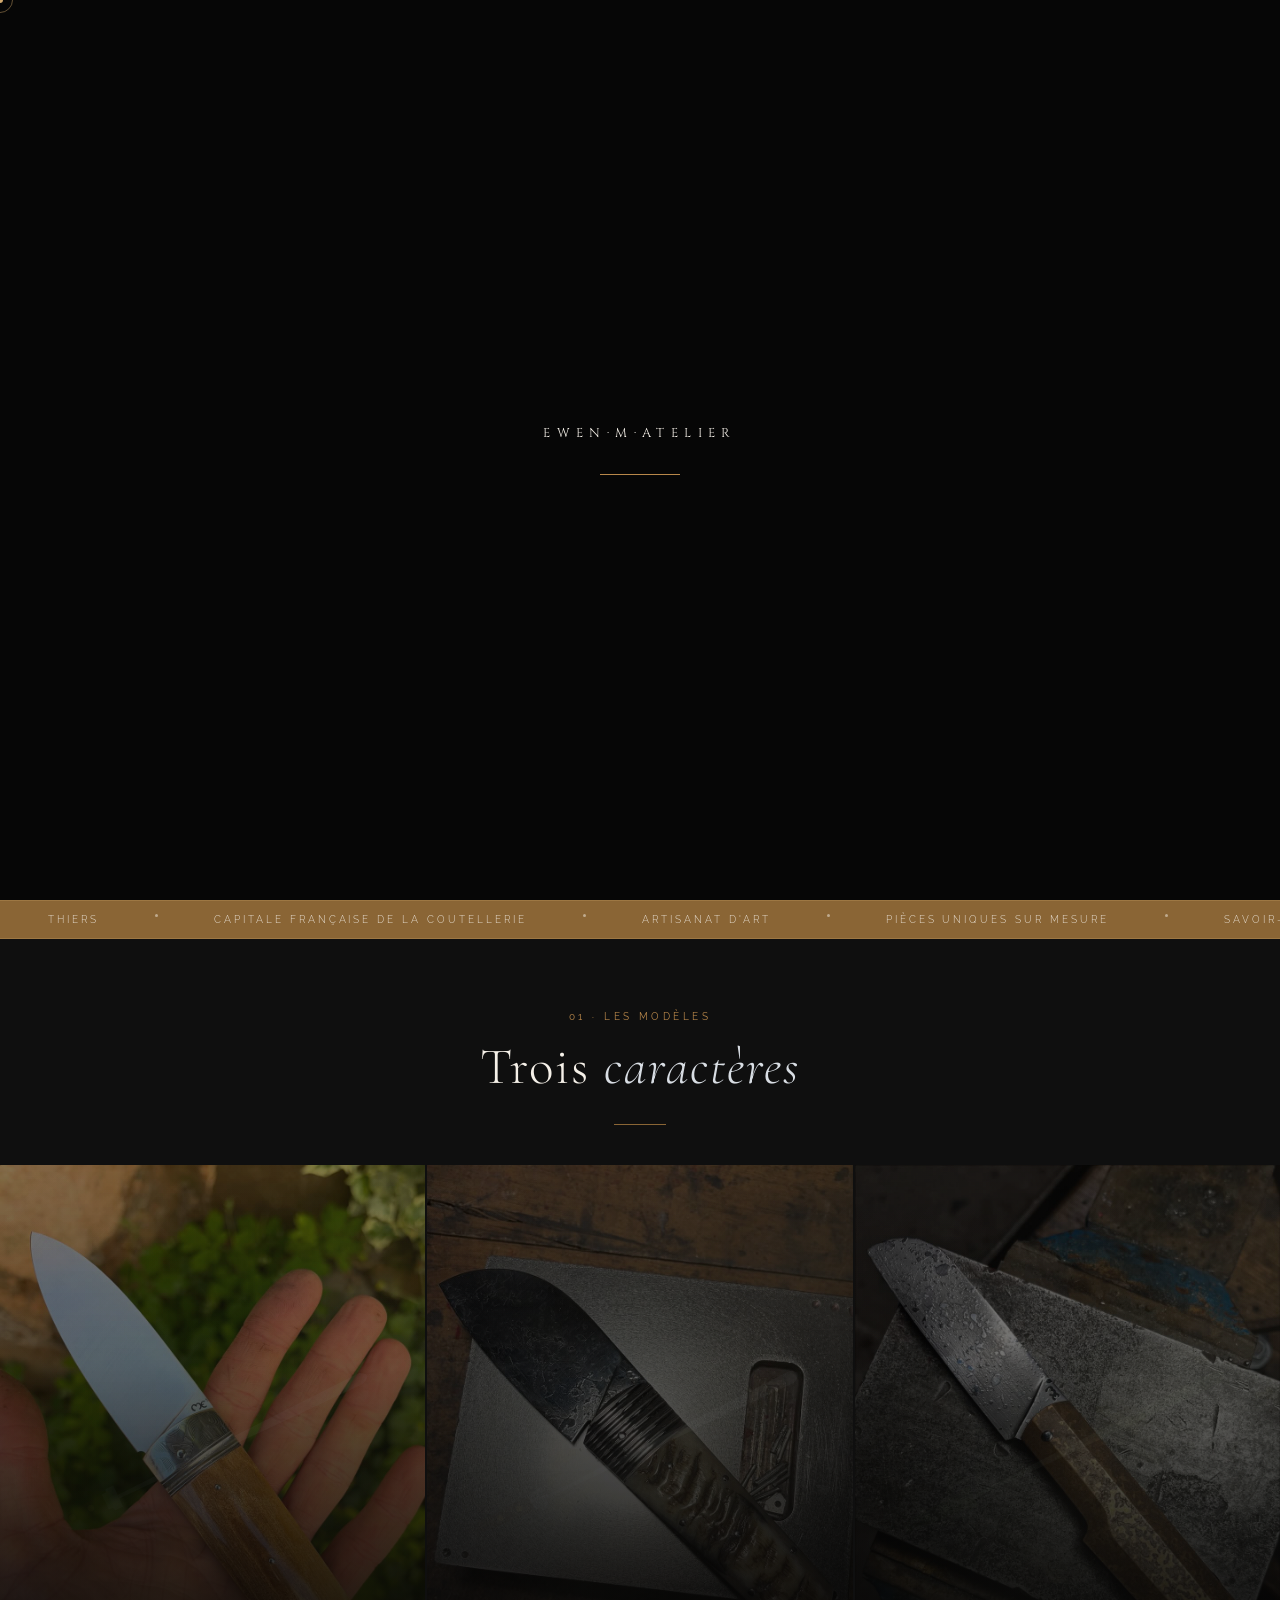
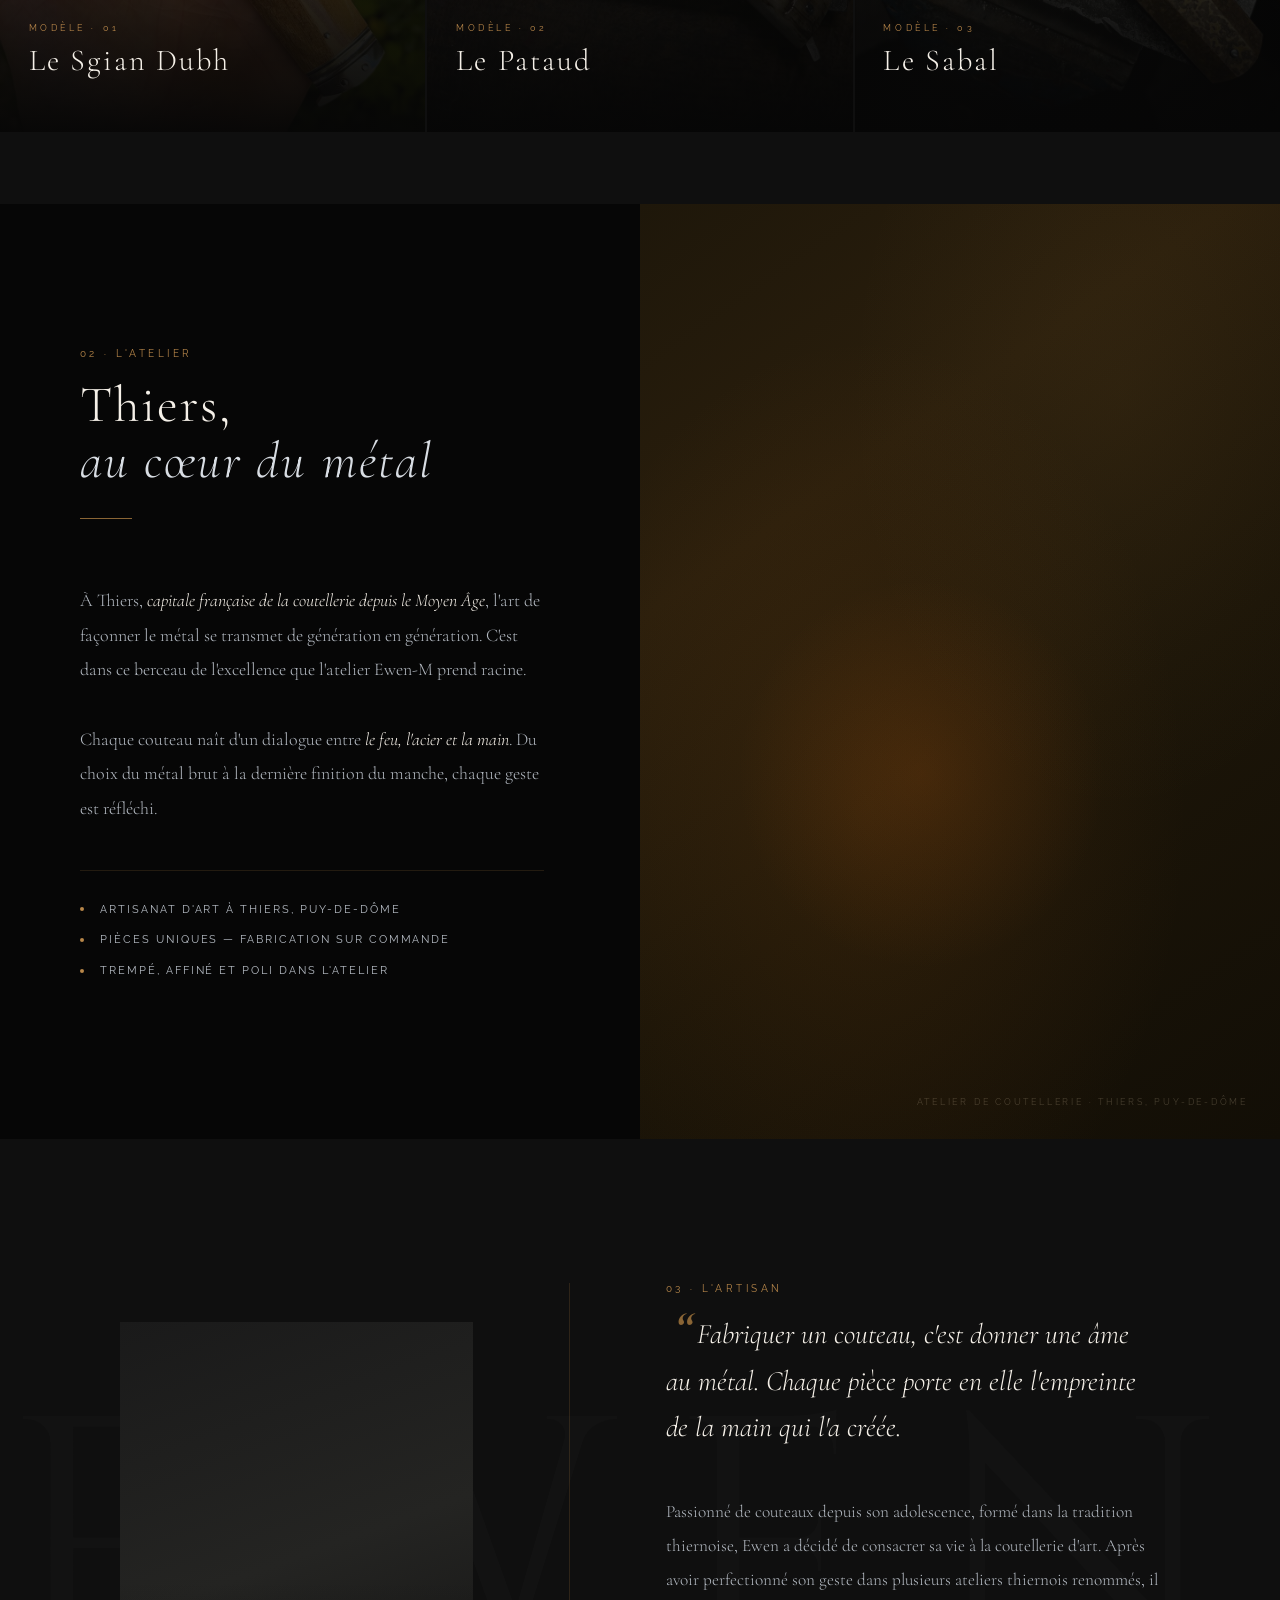
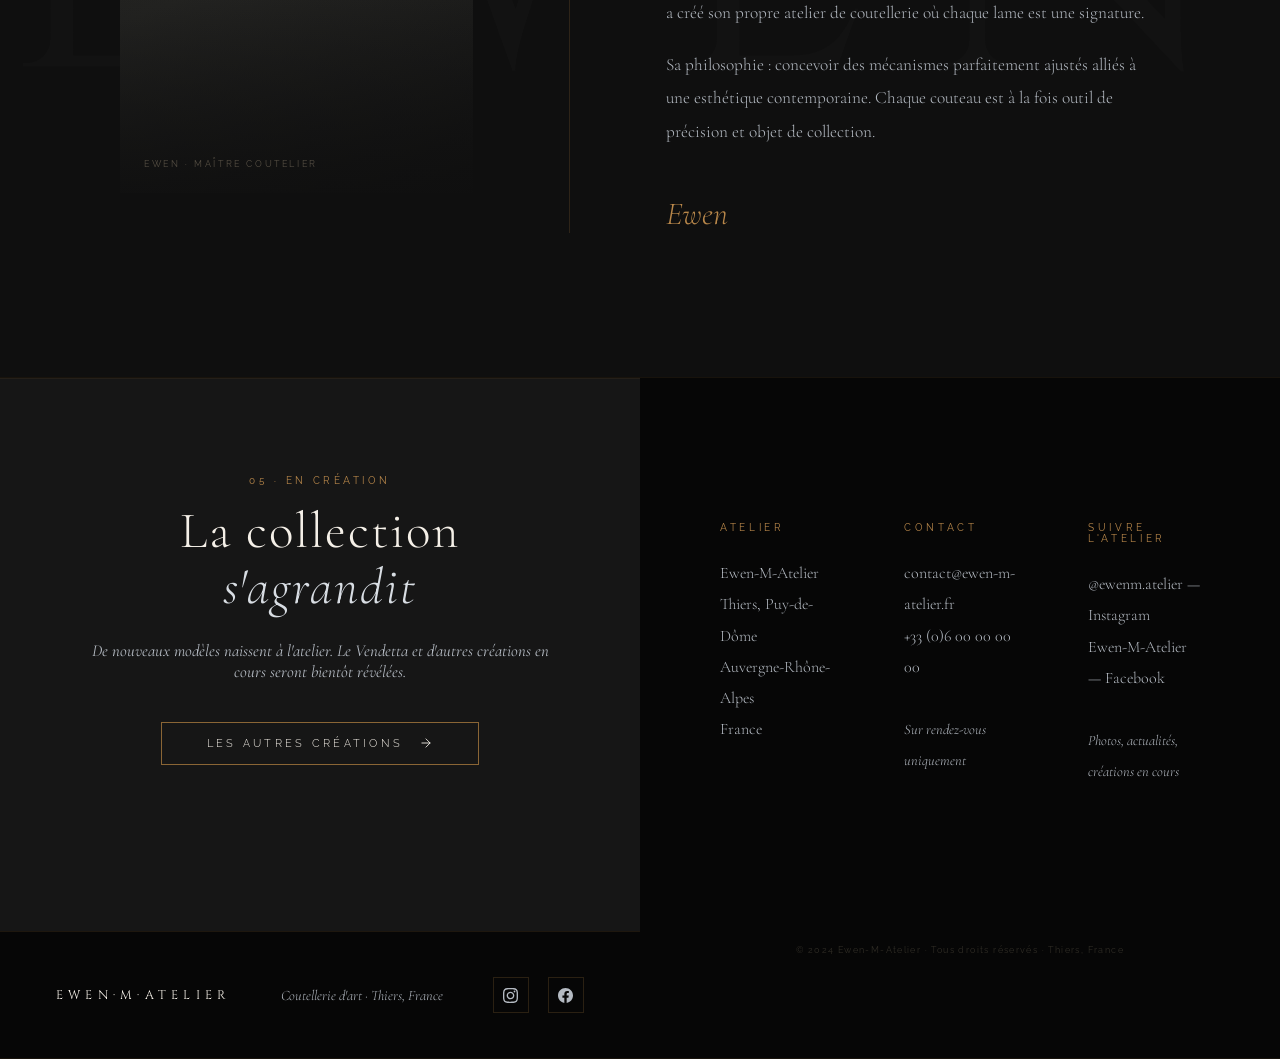
==== index.html @ de6a2438 "mise à jour Mes autres création + couteaux disponibles" ====
<!DOCTYPE html>
<html lang="fr">
<!--
  =====================================================
  index.html — Page d'accueil
  Ewen-M-Atelier · Coutellerie d'Art · Thiers
  =====================================================
  CSS chargés (dans l'ordre) :
    1. base.css    → styles communs à tout le site
    2. index.css   → styles propres à cette page
  JS chargé en fin de page :
    1. main.js     → curseur, loader, nav, reveal
  =====================================================
-->
<head>
  <meta charset="UTF-8">
  <meta name="viewport" content="width=device-width, initial-scale=1.0">
  <title>Ewen-M-Atelier — Coutellerie d'Art · Thiers</title>
  <meta name="description" content="Couteaux d'art fabriqués à la main à Thiers. Pièces uniques, artisanales.">

  <!-- Polices Google Fonts -->
  <link rel="preconnect" href="https://fonts.googleapis.com">
  <link rel="preconnect" href="https://fonts.gstatic.com" crossorigin>
  <link href="https://fonts.googleapis.com/css2?family=Cormorant+Garamond:ital,wght@0,300;0,400;0,500;1,300;1,400;1,500&family=Cinzel:wght@400;500&family=Raleway:wght@200;300;400&display=swap" rel="stylesheet">

  <!-- Feuilles de style -->
  <link rel="stylesheet" href="css/base.css">   <!-- styles communs -->
  <link rel="stylesheet" href="css/index.css">  <!-- styles de cette page -->
</head>
<body>

  <!-- ================================================
       CURSEUR PERSONNALISÉ
       Deux <div> vides positionnés par JavaScript.
       #cur   = le point central
       #curR  = l'anneau qui suit avec retard
  ================================================ -->
  <div id="cur"  class="cur"></div>
  <div id="curR" class="cur-ring"></div>

  <!-- ================================================
       ÉCRAN DE CHARGEMENT (LOADER)
       Recouvre toute la page au démarrage.
       main.js le masque après 2,1 secondes.
  ================================================ -->
  <div id="loader">
    <div class="ld-logo">EWEN·M·ATELIER</div>
    <div class="ld-bar"></div>
  </div>

  <!-- ================================================
       NAVIGATION PRINCIPALE
       id="nav" → main.js ajoute la classe "on" au défilement
  ================================================ -->
  <nav id="nav">
    <a href="index.html" class="nav-logo">EWEN·M·ATELIER</a>
    <ul class="nav-links">
      <li><a href="#modeles">Modèles</a></li>
      <!--li><a href="personnalisation.html">Personnalisation</a></li-->
      <li><a href="#artisan">L'Artisan</a></li>
      <li><a href="autres-modeles.html">Autres créations</a></li>
      <li><a href="couteaux-disponibles.html">Couteaux disponibles</a></li>
      <li><a href="#contact">Contact</a></li>
    </ul>
  </nav>

  <!-- ================================================
       HERO — Section d'entrée plein écran
  ================================================ -->
  <section class="hero">

    <!-- Fond atmosphérique : dégradé + halos -->
    <div class="hero-bg"></div>

    <!-- Couteau SVG en filigrane (quasi-invisible, décoratif) -->
    <svg class="hero-knife" viewBox="0 0 700 130" xmlns="http://www.w3.org/2000/svg" fill="none" aria-hidden="true">
      <defs>
        <linearGradient id="hblade" x1="0%" y1="0%" x2="100%" y2="0%">
          <stop offset="0%"  stop-color="#8a8e96"/>
          <stop offset="45%" stop-color="#c8ccd4"/>
          <stop offset="100%" stop-color="#a0a4ac"/>
        </linearGradient>
      </defs>
      <path d="M22 56 L130 51 L130 79 L22 76 Q14 72 14 66 Q14 60 22 56Z" fill="#5a3820"/>
      <circle cx="52" cy="65" r="5.5" fill="#c4a040"/><circle cx="52" cy="65" r="3" fill="#e0bc60"/>
      <circle cx="90" cy="64" r="5.5" fill="#c4a040"/><circle cx="90" cy="64" r="3" fill="#e0bc60"/>
      <path d="M128 45 L142 45 L142 85 L128 85 Q122 76 122 65 Q122 54 128 45Z" fill="#9aa0aa"/>
      <rect x="118" y="50" width="10" height="30" rx="1.5" fill="#888e98"/>
      <path d="M142 62 L660 46 Q685 57 660 68 L142 68Z" fill="url(#hblade)"/>
      <path d="M160 63 Q420 56 630 58" stroke="rgba(70,75,85,.9)" stroke-width="1.5"/>
    </svg>

    <!-- Texte centré du hero -->
    <div class="hero-content">
      <p class="hero-eyebrow">Thiers · Capitale de la Coutellerie · Artisanat d'Art</p>
      <h1 class="hero-title">L'Art<br><em>du Tranchant</em></h1>
      <p class="hero-sub">Couteaux fabriqués à la main · Pièces uniques</p>
      <!-- Indicateur de défilement -->
      <div class="hero-scroll">
        <span class="scroll-txt">Découvrir</span>
        <div class="scroll-line"></div>
      </div>
    </div>

  </section>

  <!-- ================================================
       MARQUEE — Bandeau de texte défilant en boucle
  ================================================ -->
  <div class="marquee" aria-hidden="true">
    <div class="mq-track">
      <!-- Le texte est dupliqué pour un défilement continu sans saut -->
      <span class="mq-item">Thiers</span><span class="mq-dot"></span>
      <span class="mq-item">Capitale Française de la Coutellerie</span><span class="mq-dot"></span>
      <span class="mq-item">Artisanat d'Art</span><span class="mq-dot"></span>
      <span class="mq-item">Pièces Uniques sur Mesure</span><span class="mq-dot"></span>
      <span class="mq-item">Savoir-Faire Ancestral</span><span class="mq-dot"></span>
      <!-- Copie pour la boucle -->
      <span class="mq-item">Thiers</span><span class="mq-dot"></span>
      <span class="mq-item">Capitale Française de la Coutellerie</span><span class="mq-dot"></span>
      <span class="mq-item">Artisanat d'Art</span><span class="mq-dot"></span>
      <span class="mq-item">Pièces Uniques sur Mesure</span><span class="mq-dot"></span>
      <span class="mq-item">Savoir-Faire Ancestral</span><span class="mq-dot"></span>
    </div>
  </div>

  <!-- ================================================
       LES 3 MODÈLES — Grille cliquable
       Chaque carte pointe vers la page du modèle.
       id="modeles" = ancre du lien de navigation
  ================================================ -->
  <section class="models" id="modeles">

    <div class="models-hd reveal">
      <span class="s-num">01 · Les Modèles</span>
      <h2 class="s-title">Trois <em>caractères</em></h2>
      <div class="deco-line deco-center"></div>
    </div>

    <div class="models-grid">

      <!-- Modèle 01 : Le Sgian Dubh -->
      <a href="sgian-dubh.html" class="mcard">
        <div class="mcard-bg"></div>
        <!-- Couteau SVG en filigrane sur la carte -->
        <svg class="mcard-knife" viewBox="0 0 580 110" xmlns="http://www.w3.org/2000/svg" fill="none" aria-hidden="true">
          <defs><linearGradient id="b1" x1="0%" y1="0%" x2="100%" y2="0%"><stop offset="0%" stop-color="#8a8e96"/><stop offset="50%" stop-color="#d0d4dc"/><stop offset="100%" stop-color="#9ca0a8"/></linearGradient></defs>
          <path d="M20 50 L115 46 L115 72 L20 68 Q12 64 12 59 Q12 54 20 50Z" fill="#4a2e18"/>
          <circle cx="48" cy="59" r="5" fill="#c4a040"/><circle cx="48" cy="59" r="2.5" fill="#e0bc60"/>
          <circle cx="80" cy="58" r="5" fill="#c4a040"/><circle cx="80" cy="58" r="2.5" fill="#e0bc60"/>
          <path d="M113 41 L126 41 L126 77 L113 77 Q108 68 108 59 Q108 50 113 41Z" fill="#9aa0aa"/>
          <rect x="104" y="46" width="9" height="26" rx="1.5" fill="#888e98"/>
          <path d="M126 57 L545 44 Q565 53 543 62 L126 63Z" fill="url(#b1)"/>
        </svg>
        <div class="mcard-ov"></div>
        <!-- Flèche → apparaît au survol -->
        <div class="mcard-arr" aria-hidden="true">
          <svg viewBox="0 0 24 24"><path d="M5 12h14M12 5l7 7-7 7" stroke-linecap="round" stroke-linejoin="round"/></svg>
        </div>
        <div class="mcard-content">
          <span class="mcard-tag">Modèle · 01</span>
          <div class="mcard-name">Le Sgian Dubh</div>
          <div class="mcard-desc">Lame à forte personnalité, pour les esprits affûtés</div>
        </div>
      </a>

      <!-- Modèle 02 : Le Pataud -->
      <a href="pataud.html" class="mcard">
        <div class="mcard-bg"></div>
        <svg class="mcard-knife" viewBox="0 0 600 110" xmlns="http://www.w3.org/2000/svg" fill="none" aria-hidden="true">
          <defs><linearGradient id="b2" x1="0%" y1="0%" x2="100%" y2="0%"><stop offset="0%" stop-color="#7a8088"/><stop offset="50%" stop-color="#c8ccca"/><stop offset="100%" stop-color="#9098a0"/></linearGradient></defs>
          <path d="M20 52 L118 47 L118 74 L20 70 Q12 66 12 61 Q12 56 20 52Z" fill="#3a2410"/>
          <circle cx="50" cy="61" r="5" fill="#b8953a"/><circle cx="50" cy="61" r="2.5" fill="#d4ae58"/>
          <circle cx="84" cy="60" r="5" fill="#b8953a"/><circle cx="84" cy="60" r="2.5" fill="#d4ae58"/>
          <path d="M116 42 L130 42 L130 79 L116 79 Q111 70 111 60 Q111 51 116 42Z" fill="#8a9098"/>
          <rect x="106" y="47" width="10" height="26" rx="1.5" fill="#808890"/>
          <path d="M130 59 L570 43 Q592 52 568 63 L130 64Z" fill="url(#b2)"/>
          <path d="M560 45 Q592 52 568 63 L560 55Z" fill="#a8acb4"/>
        </svg>
        <div class="mcard-ov"></div>
        <div class="mcard-arr" aria-hidden="true">
          <svg viewBox="0 0 24 24"><path d="M5 12h14M12 5l7 7-7 7" stroke-linecap="round" stroke-linejoin="round"/></svg>
        </div>
        <div class="mcard-content">
          <span class="mcard-tag">Modèle · 02</span>
          <div class="mcard-name">Le Pataud</div>
          <div class="mcard-desc">Epure contemporaine, minimalisme brut</div>
        </div>
      </a>

      <!-- Modèle 03 : Le Sabal -->
      <a href="sabal.html" class="mcard">
        <div class="mcard-bg"></div>
        <svg class="mcard-knife" viewBox="0 0 560 110" xmlns="http://www.w3.org/2000/svg" fill="none" aria-hidden="true">
          <defs><linearGradient id="b3" x1="0%" y1="0%" x2="100%" y2="0%"><stop offset="0%" stop-color="#7a8870"/><stop offset="50%" stop-color="#b8c4a0"/><stop offset="100%" stop-color="#909e80"/></linearGradient></defs>
          <path d="M20 51 L112 47 L112 73 L20 69 Q12 65 12 60 Q12 55 20 51Z" fill="#2a3818"/>
          <circle cx="48" cy="60" r="5" fill="#4a6a2a"/><circle cx="48" cy="60" r="2.5" fill="#6a9040"/>
          <circle cx="78" cy="59" r="5" fill="#4a6a2a"/><circle cx="78" cy="59" r="2.5" fill="#6a9040"/>
          <path d="M110 43 L124 43 L124 77 L110 77 Q105 68 105 60 Q105 52 110 43Z" fill="#5a7040"/>
          <rect x="100" y="48" width="10" height="24" rx="1.5" fill="#4e6038"/>
          <path d="M124 58 L530 43 Q552 53 528 63 L124 63Z" fill="url(#b3)"/>
        </svg>
        <div class="mcard-ov"></div>
        <div class="mcard-arr" aria-hidden="true">
          <svg viewBox="0 0 24 24"><path d="M5 12h14M12 5l7 7-7 7" stroke-linecap="round" stroke-linejoin="round"/></svg>
        </div>
        <div class="mcard-content">
          <span class="mcard-tag">Modèle · 03</span>
          <div class="mcard-name">Le Sabal</div>
          <div class="mcard-desc">Hommage à la résilience naturelle</div>
        </div>
      </a>

    </div>
  </section>

  <!-- ================================================
       L'ATELIER — Présentation + image atmosphérique
  ================================================ -->
  <section class="atelier">

    <!-- Colonne texte -->
    <div class="atelier-txt reveal">
      <span class="s-num">02 · L'Atelier</span>
      <h2 class="s-title">Thiers,<br><em>au cœur du métal</em></h2>
      <div class="deco-line"></div>
      <p>À Thiers, <span class="hl">capitale française de la coutellerie depuis le Moyen Âge</span>, l'art de façonner le métal se transmet de génération en génération. C'est dans ce berceau de l'excellence que l'atelier Ewen-M prend racine.</p>
      <p>Chaque couteau naît d'un dialogue entre <span class="hl">le feu, l'acier et la main</span>. Du choix du métal brut à la dernière finition du manche, chaque geste est réfléchi.</p>
      <div class="atelier-facts">
        <div class="fact"><div class="fact-dot"></div><span class="fact-txt">Artisanat d'art à Thiers, Puy-de-Dôme</span></div>
        <div class="fact"><div class="fact-dot"></div><span class="fact-txt">Pièces uniques — fabrication sur commande</span></div>
        <div class="fact"><div class="fact-dot"></div><span class="fact-txt">Trempé, affiné et poli dans l'atelier</span></div>
      </div>
    </div>

    <!-- Colonne image : fond atelier animé
         → Remplacer par une vraie photo :
         <img src="images/atelier.jpg" alt="Atelier de coutellerie à Thiers"> -->
    <div class="atelier-img">
      <div class="forge"></div><!-- lueur animée -->
      <span class="atelier-img-lbl">Atelier de coutellerie · Thiers, Puy-de-Dôme</span>
    </div>

  </section>

  <!-- ================================================
       L'ARTISAN — Portrait et biographie
       id="artisan" = ancre du lien de navigation
  ================================================ -->
  <section class="artisan" id="artisan">
    <div class="artisan-inner">

      <!-- Portrait : remplacer le fond par une vraie photo
           <img src="images/ewen-portrait.jpg" alt="Ewen, maître coutelier"> -->
      <div class="artisan-portrait reveal">
        <span class="portrait-lbl">Ewen · Maître Coutelier</span>
      </div>

      <!-- Séparateur vertical -->
      <div class="artisan-div" aria-hidden="true"></div>

      <!-- Texte biographie -->
      <div class="artisan-txt reveal r2">
        <span class="s-num">03 · L'Artisan</span>
        <blockquote class="artisan-quote">
          Fabriquer un couteau, c'est donner une âme au métal. Chaque pièce porte en elle l'empreinte de la main qui l'a créée.
        </blockquote>
        <p class="artisan-bio">Passionné de couteaux depuis son adolescence, formé dans la tradition thiernoise, Ewen a décidé de consacrer sa vie à la coutellerie d'art. Après avoir perfectionné son geste dans plusieurs ateliers thiernois renommés, il a créé son propre atelier de coutellerie où chaque lame est une signature.</p>
        <p class="artisan-bio" style="margin-top:1.1rem">Sa philosophie :  concevoir des mécanismes parfaitement ajustés alliés à une esthétique contemporaine. Chaque couteau est à la fois outil de précision et objet de collection.</p>
        <div class="artisan-sig">Ewen</div>
      </div>

    </div>
  </section>

  <!-- ================================================
       TEASER PERSONNALISATION
  ================================================ -->
  <section class="perso">
    <div class="perso-inner">

      <!-- Image gauche -->
      <!--div class="perso-img">
        <svg class="perso-img-knife" viewBox="0 0 600 110" xmlns="http://www.w3.org/2000/svg" fill="none" aria-hidden="true">
          <defs><linearGradient id="pb" x1="0%" y1="0%" x2="100%" y2="0%"><stop offset="0%" stop-color="#6a7070"/><stop offset="50%" stop-color="#b8bcc0"/><stop offset="100%" stop-color="#8090a0"/></linearGradient></defs>
          <path d="M20 52 L118 47 L118 73 L20 69 Q12 65 12 60 Q12 55 20 52Z" fill="#5a3820"/>
          <circle cx="50" cy="60" r="5" fill="#a07030"/><circle cx="50" cy="60" r="2.5" fill="#c09050"/>
          <circle cx="84" cy="59" r="5" fill="#a07030"/><circle cx="84" cy="59" r="2.5" fill="#c09050"/>
          <path d="M116 42 L130 42 L130 79 L116 79 Q111 70 111 60 Q111 51 116 42Z" fill="#907850"/>
          <rect x="106" y="47" width="10" height="26" rx="1.5" fill="#806840"/>
          <path d="M130 59 L565 43 Q588 52 563 63 L130 64Z" fill="url(#pb)"/>
        </svg>
      </div>

      <!-- Texte droite -->
      <!--div class="perso-txt reveal">
        <span class="s-num">04 · Sur Mesure</span>
        <h2 class="s-title">Chaque couteau<br><em>est unique</em></h2>
        <div class="deco-line"></div>
        <p>Du choix de l'acier à la finition du manche, chaque paramètre peut être personnalisé. Aciers exotiques, bois précieux, mitres bronze ou damas, ressort guilloché — votre sensibilité est l'unique limite.</p>
        <a href="personnalisation.html" class="btn">
          Explorer les personnalisations
          <svg viewBox="0 0 24 24"><path d="M5 12h14M12 5l7 7-7 7" stroke-linecap="round" stroke-linejoin="round"/></svg>
        </a>
      </div>

    </div>
  </section-->

  <!-- ================================================
       TEASER AUTRES CRÉATIONS
  ================================================ -->
  <section class="autres-teaser">
    <div class="reveal">
      <span class="s-num" style="text-align:center;display:block">05 · En Création</span>
      <h2 class="s-title">La collection<br><em>s'agrandit</em></h2>
      <p>De nouveaux modèles naissent à l'atelier. Le Vendetta et d'autres créations en cours seront bientôt révélées.</p>
      <a href="autres-modeles.html" class="btn">
        Les autres créations
        <svg viewBox="0 0 24 24"><path d="M5 12h14M12 5l7 7-7 7" stroke-linecap="round" stroke-linejoin="round"/></svg>
      </a>
    </div>
  </section>

  <!-- ================================================
       CONTACT — 3 colonnes d'information
       id="contact" = ancre du lien de navigation
  ================================================ -->
  <section class="contact" id="contact">
    <div class="c-block reveal">
      <div class="c-block-title">Atelier</div>
      <p>Ewen-M-Atelier<br>Thiers, Puy-de-Dôme<br>Auvergne-Rhône-Alpes<br>France</p>
    </div>
    <div class="c-block reveal r1">
      <div class="c-block-title">Contact</div>
      <p>
        <a href="mailto:contact@ewen-m-atelier.fr">contact@ewen-m-atelier.fr</a><br>
        <a href="tel:+33600000000">+33 (0)6 00 00 00 00</a><br><br>
        <em style="font-style:italic;font-size:.9rem">Sur rendez-vous uniquement</em>
      </p>
    </div>
    <div class="c-block reveal r2">
      <div class="c-block-title">Suivre l'Atelier</div>
      <p>
        <a href="https://instagram.com/ewenm.atelier" target="_blank" rel="noopener">@ewenm.atelier</a> — Instagram<br>
        <a href="https://facebook.com/ewenmatelier" target="_blank" rel="noopener">Ewen-M-Atelier</a> — Facebook<br><br>
        <em style="font-style:italic;font-size:.9rem">Photos, actualités, créations en cours</em>
      </p>
    </div>
  </section>

  <!-- ================================================
       FOOTER
  ================================================ -->
  <footer>
    <div class="f-logo">EWEN·M·ATELIER</div>
    <div class="f-tag">Coutellerie d'art · Thiers, France</div>
    <div class="f-social">
      <a href="https://instagram.com/ewenm.atelier" target="_blank" rel="noopener" aria-label="Instagram">
        <svg viewBox="0 0 24 24"><path d="M12 2.163c3.204 0 3.584.012 4.85.07 3.252.148 4.771 1.691 4.919 4.919.058 1.265.069 1.645.069 4.849 0 3.205-.012 3.584-.069 4.849-.149 3.225-1.664 4.771-4.919 4.919-1.266.058-1.644.07-4.85.07-3.204 0-3.584-.012-4.849-.07-3.26-.149-4.771-1.699-4.919-4.92-.058-1.265-.07-1.644-.07-4.849 0-3.204.013-3.583.07-4.849.149-3.227 1.664-4.771 4.919-4.919 1.266-.057 1.645-.069 4.849-.069zm0-2.163c-3.259 0-3.667.014-4.947.072-4.358.2-6.78 2.618-6.98 6.98-.059 1.281-.073 1.689-.073 4.948 0 3.259.014 3.668.072 4.948.2 4.358 2.618 6.78 6.98 6.98 1.281.058 1.689.072 4.948.072 3.259 0 3.668-.014 4.948-.072 4.354-.2 6.782-2.618 6.979-6.98.059-1.28.073-1.689.073-4.948 0-3.259-.014-3.667-.072-4.947-.196-4.354-2.617-6.78-6.979-6.98-1.281-.059-1.69-.073-4.949-.073zm0 5.838c-3.403 0-6.162 2.759-6.162 6.162s2.759 6.163 6.162 6.163 6.162-2.759 6.162-6.163c0-3.403-2.759-6.162-6.162-6.162zm0 10.162c-2.209 0-4-1.79-4-4 0-2.209 1.791-4 4-4s4 1.791 4 4c0 2.21-1.791 4-4 4zm6.406-11.845c-.796 0-1.441.645-1.441 1.44s.645 1.44 1.441 1.44c.795 0 1.439-.645 1.439-1.44s-.644-1.44-1.439-1.44z"/></svg>
      </a>
      <a href="https://facebook.com/ewenmatelier" target="_blank" rel="noopener" aria-label="Facebook">
        <svg viewBox="0 0 24 24"><path d="M24 12.073c0-6.627-5.373-12-12-12s-12 5.373-12 12c0 5.99 4.388 10.954 10.125 11.854v-8.385H7.078v-3.47h3.047V9.43c0-3.007 1.792-4.669 4.533-4.669 1.312 0 2.686.235 2.686.235v2.953H15.83c-1.491 0-1.956.925-1.956 1.874v2.25h3.328l-.532 3.47h-2.796v8.385C19.612 23.027 24 18.062 24 12.073z"/></svg>
      </a>
    </div>
  </footer>
  <div class="f-copy">© 2024 Ewen-M-Atelier · Tous droits réservés · Thiers, France</div>

  <!-- Script commun (curseur, loader, nav, reveal) -->
  <script src="js/main.js"></script>

</body>
</html>
---- css/base.css ----
/* =====================================================
   base.css — Styles communs à TOUTES les pages
   Ewen-M-Atelier · Coutellerie d'art · Thiers
   =====================================================

   Ce fichier est chargé EN PREMIER dans chaque page HTML.
   Il contient :
     1. Les variables de couleurs et de polices (:root)
     2. Le reset (annulation des styles par défaut des navigateurs)
     3. Les styles de base (html, body)
     4. Le curseur personnalisé
     5. L'écran de chargement
     6. La barre de navigation
     7. Le footer
     8. Les animations d'apparition (reveal)
     9. Les classes utilitaires réutilisables
    10. Les media queries communes (responsive)

   Comment l'inclure dans une page HTML :
     <link rel="stylesheet" href="css/base.css">
===================================================== */


/* -------------------------------------------------------
   1. VARIABLES CSS (PALETTE ET TYPOGRAPHIE)
   -------------------------------------------------------
   Les variables CSS (préfixées par --) sont définies une
   seule fois ici et réutilisées dans tous les fichiers CSS.
   Pour changer une couleur sur tout le site, il suffit de
   la modifier ici.

   :root = la racine du document HTML (équivalent de html)
   C'est là où l'on déclare les variables globales.
------------------------------------------------------- */

:root {
    /* --- Couleurs principales --- */
    --void:          #060606;   /* noir profond : fond général du site */
    --charbon:       #0f0f0f;   /* noir légèrement moins profond : sections alternées */
    --surface:       #161616;   /* gris très foncé : surfaces secondaires */
    --acier:         #b4bac2;   /* gris acier clair : textes secondaires */
    --acier-vif:     #d8dde3;   /* gris acier lumineux : textes en italique */
    --bronze:        #8a6535;   /* bronze foncé : ligne décorative, bordures */
    --bronze-clair:  #b8874a;   /* bronze clair : labels, accents */
    --or:            #d4aa6e;   /* dorée : curseur, icônes actives */
    --bois:          #3a2518;   /* brun bois foncé : référence bois de manche */
    --bois-clair:    #6b4226;   /* brun bois clair */
    --creme:         #f5f0e8;   /* crème : textes principaux sur fond noir */
    --blanc:         #faf8f5;   /* blanc cassé */

    /* --- Polices (chargées depuis Google Fonts dans le HTML) ---
       --fd : Cinzel        → titres de marque, numéros, logo
       --fb : Cormorant Garamond → textes éditoriaux, corps, citations
       --fu : Raleway       → labels, navigation, éléments d'interface */
    --fd: 'Cinzel', serif;
    --fb: 'Cormorant Garamond', serif;
    --fu: 'Raleway', sans-serif;

    /* --- Hauteur de la navigation (utilisée pour les éléments sticky) ---
       Recalculée en JavaScript dans les pages qui en ont besoin */
    --nav-h: 83px;
}


/* -------------------------------------------------------
   2. RESET — Remise à zéro des styles par défaut
   -------------------------------------------------------
   Chaque navigateur applique ses propres marges et paddings
   par défaut. Ce reset les annule pour partir d'une base
   identique sur tous les navigateurs.

   box-sizing: border-box = la largeur/hauteur inclut le
   padding et la bordure (plus intuitif pour le calcul des tailles).
------------------------------------------------------- */

*, *::before, *::after {
    margin: 0;
    padding: 0;
    box-sizing: border-box;
}


/* -------------------------------------------------------
   3. BASE — Styles fondamentaux de la page
------------------------------------------------------- */

html {
    font-size: 16px;           /* 1rem = 16px sur tout le site */
    scroll-behavior: smooth;   /* défilement animé lors des liens ancres (#) */
}

body {
    background: var(--void);   /* fond noir profond */
    color: var(--creme);       /* texte crème par défaut */
    font-family: var(--fb);    /* Cormorant Garamond par défaut */
    overflow-x: hidden;        /* empêche le défilement horizontal accidentel */
    cursor: none;              /* masque le curseur natif (remplacé plus bas) */
}


/* -------------------------------------------------------
   4. CURSEUR PERSONNALISÉ
   -------------------------------------------------------
   Deux éléments <div> dans le HTML jouent le rôle du curseur :
     #cur   → petit point doré, réagit immédiatement
     #curR  → anneau qui suit avec un léger retard (voir main.js)

   position:fixed   = reste à l'écran même quand on défile
   transform        = déplace l'élément de moitié sur X et Y
                      pour que le centre du point soit sur la souris
   pointer-events:none = le curseur ne bloque pas les clics
   z-index: 9999    = au-dessus de tout le reste de la page
------------------------------------------------------- */

.cur, .cur-ring {
    position: fixed;
    border-radius: 50%;          /* forme ronde */
    pointer-events: none;
    z-index: 9999;
    transform: translate(-50%, -50%);  /* centrage sur la position de la souris */
}

/* Le point central — petit et plein */
.cur {
    width: 6px;
    height: 6px;
    background: var(--or);       /* couleur dorée */
    transition: width .2s, height .2s;
}

/* L'anneau extérieur — creux avec bordure */
.cur-ring {
    width: 26px;
    height: 26px;
    border: 1px solid rgba(212, 170, 110, .45);  /* bronze semi-transparent */
    transition: width .3s, height .3s, border-color .3s;
}

/* Agrandissement de l'anneau au survol d'un lien ou bouton */
body:has(a:hover) .cur-ring,
body:has(button:hover) .cur-ring {
    width: 40px;
    height: 40px;
    border-color: var(--or);
}


/* -------------------------------------------------------
   5. ÉCRAN DE CHARGEMENT (LOADER)
   -------------------------------------------------------
   Recouvre toute la page au démarrage.
   Le JavaScript ajoute la classe "out" après 2,1 secondes
   → la transition CSS fait disparaître l'écran progressivement.
------------------------------------------------------- */

#loader {
    position: fixed;
    inset: 0;                    /* couvre toute la fenêtre (top/right/bottom/left:0) */
    background: var(--void);
    z-index: 9998;               /* juste sous le curseur (9999), au-dessus de tout */
    display: flex;
    flex-direction: column;
    align-items: center;
    justify-content: center;
    gap: 2rem;
    transition: opacity .9s ease, visibility .9s ease;
}

/* Classe ajoutée par main.js : rend l'écran invisible */
#loader.out {
    opacity: 0;
    visibility: hidden;          /* retire aussi l'élément des interactions */
}

/* Le nom de l'atelier qui apparaît dans le loader */
.ld-logo {
    font-family: var(--fd);
    font-size: .8rem;
    letter-spacing: .5em;
    color: var(--creme);
    opacity: 0;
    animation: fdIn .5s ease .4s forwards;  /* apparaît 0,4s après le chargement */
}

/* La ligne qui s'étend sous le logo */
.ld-bar {
    width: 0;
    height: 1px;
    background: var(--bronze-clair);
    animation: grow 1.4s cubic-bezier(.4, 0, .2, 1) .6s forwards;
}

/* Animation : apparition par opacité */
@keyframes fdIn { to { opacity: 1; } }

/* Animation : la barre s'étend de gauche à droite (de 0 à 80px) */
@keyframes grow  { to { width: 80px; } }


/* -------------------------------------------------------
   6. NAVIGATION
   -------------------------------------------------------
   La barre de navigation est fixée en haut de l'écran
   (position:fixed) et reste visible lors du défilement.

   Au départ, elle est transparente (fond:transparent,
   bordure:transparent) pour se fondre dans le hero.
   Quand l'utilisateur défile (classe "on" ajoutée par JS),
   elle acquiert un fond sombre semi-transparent.
------------------------------------------------------- */

nav {
    position: fixed;
    top: 0;
    left: 0;
    right: 0;
    z-index: 100;                /* au-dessus du contenu, sous le curseur */
    padding: 2rem 3.5rem;
    display: flex;
    align-items: center;
    justify-content: space-between;
    /* Transitions pour rendre le changement de style fluide */
    transition: background .5s, padding .4s, border-color .5s;
    border-bottom: 1px solid transparent;
}

/* État actif de la nav (après défilement) */
nav.on {
    background: rgba(6, 6, 6, .94);    /* fond noir presque opaque */
    backdrop-filter: blur(14px);        /* flou de l'arrière-plan (effet verre) */
    padding: 1.2rem 3.5rem;            /* padding réduit : la nav rétrécit */
    border-bottom-color: rgba(138, 101, 53, .18);  /* fine ligne bronze */
}

/* Le logo de l'atelier dans la nav (lien cliquable) */
.nav-logo {
    font-family: var(--fd);
    font-size: .78rem;
    letter-spacing: .42em;
    color: var(--creme);
    text-decoration: none;
}

/* La liste des liens de navigation */
.nav-links {
    display: flex;
    gap: 2.5rem;
    list-style: none;  /* supprime les puces de liste */
}

/* Chaque lien de navigation */
.nav-links a {
    font-family: var(--fu);
    font-size: .67rem;
    font-weight: 300;
    letter-spacing: .22em;
    color: var(--acier);
    text-decoration: none;
    text-transform: uppercase;
    position: relative;          /* nécessaire pour positionner le ::after */
    transition: color .3s;
}

/* Ligne soulignée qui apparaît au survol (élément pseudo) */
.nav-links a::after {
    content: '';
    position: absolute;
    bottom: -3px;
    left: 0;
    width: 0;                    /* invisible au départ */
    height: 1px;
    background: var(--bronze-clair);
    transition: width .35s;      /* s'étend lors du survol */
}

.nav-links a:hover { color: var(--creme); }
.nav-links a:hover::after { width: 100%; }   /* la ligne atteint 100% au survol */

/* Lien actif (page courante) */
.nav-links a.active { color: var(--or); }


/* -------------------------------------------------------
   7. FOOTER
------------------------------------------------------- */

footer {
    border-top: 1px solid rgba(138, 101, 53, .18);
    padding: 2.8rem 3.5rem;
    display: flex;
    align-items: center;
    justify-content: space-between;
    background: var(--void);
}

/* Logo dans le footer */
.f-logo {
    font-family: var(--fd);
    font-size: .78rem;
    letter-spacing: .42em;
    color: var(--creme);
}

/* Tagline "Coutellerie d'art · Thiers" */
.f-tag {
    font-family: var(--fb);
    font-size: .9rem;
    font-style: italic;
    color: var(--acier);
    font-weight: 300;
}

/* Groupe des icônes réseaux sociaux */
.f-social {
    display: flex;
    gap: 1.2rem;
    align-items: center;
}

/* Chaque icône sociale (carré avec bordure) */
.f-social a {
    width: 36px;
    height: 36px;
    border: 1px solid rgba(138, 101, 53, .28);
    display: flex;
    align-items: center;
    justify-content: center;
    transition: border-color .3s, background .3s;
    cursor: none;
}

.f-social a:hover {
    border-color: var(--bronze-clair);
    background: rgba(138, 101, 53, .1);
}

/* Les SVG des icônes (Instagram, Facebook) */
.f-social svg {
    width: 15px;
    height: 15px;
    fill: var(--acier);
    transition: fill .3s;
}

.f-social a:hover svg { fill: var(--bronze-clair); }

/* Ligne de copyright sous le footer */
.f-copy {
    font-family: var(--fu);
    font-size: .58rem;
    letter-spacing: .15em;
    color: rgba(196, 180, 150, .22);
    text-align: center;
    padding: .8rem 3.5rem 1.6rem;
    background: var(--void);
}


/* -------------------------------------------------------
   8. ANIMATIONS D'APPARITION (REVEAL)
   -------------------------------------------------------
   Tous les éléments avec la classe "reveal" partent :
     - invisibles (opacity: 0)
     - décalés vers le bas (translateY: 28px)
   Quand le JavaScript ajoute la classe "vis", une
   transition CSS les ramène à leur position normale.

   Les classes r1, r2, r3 ajoutent un délai croissant,
   utile pour faire apparaître plusieurs éléments en cascade.
------------------------------------------------------- */

.reveal {
    opacity: 0;
    transform: translateY(28px);
    transition: opacity .85s ease, transform .85s ease;
}

.reveal.vis {
    opacity: 1;
    transform: none;  /* translateY(0) */
}

/* Délais en cascade pour les groupes d'éléments */
.r1 { transition-delay: .1s; }
.r2 { transition-delay: .2s; }
.r3 { transition-delay: .3s; }


/* -------------------------------------------------------
   9. CLASSES UTILITAIRES RÉUTILISABLES
   -------------------------------------------------------
   Ces classes sont utilisées sur plusieurs pages.
------------------------------------------------------- */

/* Numéro de section (ex : "01 · Les Modèles") */
.s-num {
    font-family: var(--fu);
    font-size: .62rem;
    letter-spacing: .35em;
    color: var(--bronze-clair);
    text-transform: uppercase;
    display: block;
    margin-bottom: 1.1rem;
}

/* Titre de section principal */
.s-title {
    font-family: var(--fb);
    font-size: clamp(2.1rem, 4vw, 3.6rem);  /* s'adapte à la taille de l'écran */
    font-weight: 300;
    color: var(--creme);
    letter-spacing: .04em;
    line-height: 1.1;
}

/* Les <em> dans les titres sont en italique et légèrement différents */
.s-title em { font-style: italic; color: var(--acier-vif); }

/* Ligne décorative bronze (séparateur visuel) */
.deco-line {
    width: 52px;
    height: 1px;
    background: var(--bronze);
    margin: 1.8rem 0;
}

/* Variante centrée de la ligne décorative */
.deco-center { margin: 1.8rem auto; }

/* Alias court utilisé dans les pages modèles */
.deco {
    width: 52px;
    height: 1px;
    background: var(--bronze);
    margin: 1.8rem 0;
}

/* Bouton principal (lien stylisé en bouton) */
.btn {
    display: inline-flex;
    align-items: center;
    gap: 1rem;
    padding: .85rem 2.8rem;
    border: 1px solid var(--bronze);
    font-family: var(--fu);
    font-size: .68rem;
    font-weight: 300;
    letter-spacing: .3em;
    color: var(--creme);
    text-decoration: none;
    text-transform: uppercase;
    transition: background .4s, color .4s;
    cursor: none;
}

.btn:hover {
    background: var(--bronze);
    color: var(--void);  /* texte noir sur fond bronze */
}

/* Icône flèche à l'intérieur du bouton */
.btn svg {
    width: 14px;
    height: 14px;
    stroke: currentColor;  /* hérite la couleur du texte du bouton */
    fill: none;
    stroke-width: 1.5;
    transition: transform .3s;
}

/* La flèche glisse vers la droite au survol */
.btn:hover svg { transform: translateX(4px); }

/* Variante transparente du bouton (contour seulement) */
.btn-outline { border-color: rgba(138, 101, 53, .4); }


/* -------------------------------------------------------
   10. MEDIA QUERIES — Responsive commun
   -------------------------------------------------------
   Ces règles s'appliquent sur tous les petits écrans.
   Les media queries spécifiques à chaque page sont dans
   leurs fichiers CSS respectifs.

   max-width: 768px = tablettes et téléphones
------------------------------------------------------- */

@media (max-width: 768px) {
    /* La nav rétrécit sur mobile */
    nav     { padding: 1.4rem 1.5rem; }
    nav.on  { padding: 1rem 1.5rem; }

    /* Les liens de nav disparaissent (menu hamburger à implémenter si besoin) */
    .nav-links { display: none; }

    /* Le footer passe en colonne sur mobile */
    footer {
        flex-direction: column;
        gap: 1.8rem;
        padding: 2rem 1.5rem;
        text-align: center;
    }
}
---- css/index.css ----
/* =====================================================
   index.css — Styles spécifiques à la page d'accueil
   Ewen-M-Atelier · Coutellerie d'art · Thiers
   =====================================================
   Ce fichier est chargé APRÈS base.css.
   Il contient uniquement les styles propres à index.html :
     - Hero (section plein écran d'entrée)
     - Bandeau défilant (marquee)
     - Grille des 3 modèles
     - Section "L'Atelier"
     - Section "L'Artisan"
     - Teaser personnalisation
     - Teaser autres créations
     - Section contact
===================================================== */


/* -------------------------------------------------------
   HERO — Section plein écran d'entrée
   -------------------------------------------------------
   Occupe toute la hauteur de la fenêtre (100vh).
   Contient : un fond dégradé, un SVG de couteau en filigrane,
   et le texte centré "L'Art du Tranchant".
------------------------------------------------------- */

.hero {
    height: 100vh;               /* toute la hauteur de la fenêtre */
    position: relative;
    display: flex;
    flex-direction: column;
    align-items: center;
    justify-content: flex-end;   /* le texte est en bas */
    padding-bottom: 9rem;
    overflow: hidden;            /* cache ce qui dépasse */
}

/* Fond du hero : dégradé sombre avec reflet chaud */
.hero-bg {
    position: absolute;
    inset: 0;
    background: linear-gradient(160deg, #090909 0%, #111009 40%, #0c0b08 70%, #070707 100%);
}

/* Halo doré/bronze en bas à gauche */
.hero-bg::before {
    content: '';
    position: absolute;
    inset: 0;
    background: radial-gradient(ellipse at 25% 55%, rgba(138,101,53,.1) 0%, transparent 55%);
}

/* Dégradé de haut en bas pour assombrir les bords */
.hero-bg::after {
    content: '';
    position: absolute;
    inset: 0;
    background: linear-gradient(to bottom, rgba(6,6,6,.25) 0%, transparent 30%, rgba(6,6,6,.75) 85%, rgba(6,6,6,1) 100%);
}

/* SVG du couteau en arrière-plan (très transparent, décoratif) */
.hero-knife {
    position: absolute;
    top: 50%; left: 50%;
    transform: translate(-50%, -50%) rotate(-12deg);
    width: 80%;
    max-width: 900px;
    opacity: .04;       /* quasi-invisible : effet de texture */
    z-index: 1;
    pointer-events: none;
}

/* Contenu textuel du hero (au-dessus du fond) */
.hero-content {
    text-align: center;
    position: relative;
    z-index: 2;         /* au-dessus du fond et du SVG */
}

/* Petit texte au-dessus du titre "Thiers · Artisanat d'Art" */
.hero-eyebrow {
    font-family: var(--fu);
    font-size: .67rem;
    letter-spacing: .45em;
    color: var(--bronze-clair);
    text-transform: uppercase;
    margin-bottom: 1.8rem;
    opacity: 0;
    animation: up .7s ease 1.9s forwards;  /* apparaît après 1,9s */
}

/* Titre principal "L'Art du Tranchant" */
.hero-title {
    font-family: var(--fb);
    /* clamp(min, préféré, max) : la taille s'adapte entre 3,8rem et 7,5rem */
    font-size: clamp(3.8rem, 8.5vw, 7.5rem);
    font-weight: 300;
    line-height: .92;
    color: var(--creme);
    letter-spacing: .02em;
    margin-bottom: 1.6rem;
    opacity: 0;
    animation: up .7s ease 2.1s forwards;
}
.hero-title em { font-style: italic; color: var(--acier-vif); }

/* Sous-titre "Couteaux forgés à la main · Pièces uniques" */
.hero-sub {
    font-family: var(--fu);
    font-size: .68rem;
    letter-spacing: .32em;
    color: var(--acier);
    text-transform: uppercase;
    opacity: 0;
    animation: up .7s ease 2.3s forwards;
}

/* Indicateur de défilement (texte + ligne verticale) */
.hero-scroll {
    display: flex;
    flex-direction: column;
    align-items: center;
    gap: .8rem;
    margin-top: 3rem;
    opacity: 0;
    animation: up .7s ease 2.6s forwards;
}

/* La ligne verticale qui pulse doucement */
.scroll-line {
    width: 1px;
    height: 54px;
    background: linear-gradient(to bottom, var(--bronze), transparent);
    animation: pulse 2.5s ease-in-out infinite 3s;
}

.scroll-txt {
    font-family: var(--fu);
    font-size: .58rem;
    letter-spacing: .3em;
    color: rgba(180,186,194,.45);
    text-transform: uppercase;
}

/* Animation : glissement vers le haut avec apparition */
@keyframes up {
    from { opacity: 0; transform: translateY(18px); }
    to   { opacity: 1; transform: none; }
}

/* Animation : pulsation de la ligne de défilement */
@keyframes pulse {
    0%, 100% { opacity: .6; }
    50%       { opacity: 1; }
}


/* -------------------------------------------------------
   MARQUEE — Bandeau de texte défilant
   -------------------------------------------------------
   Bande bronze avec du texte qui défile en boucle de
   droite à gauche. Crée deux copies du texte dans le HTML
   pour que le défilement soit continu sans saut.
------------------------------------------------------- */

.marquee {
    background: var(--bronze);
    padding: .8rem 0;
    overflow: hidden;  /* cache le texte qui sort des bords */
    border-top: 1px solid rgba(212,170,110,.25);
    border-bottom: 1px solid rgba(212,170,110,.25);
}

/* Le conteneur qui se déplace (animation CSS) */
.mq-track {
    display: flex;
    animation: mq 28s linear infinite;  /* 28 secondes, boucle infinie */
    white-space: nowrap;                 /* empêche le retour à la ligne */
    width: max-content;                  /* largeur = contenu */
}

.mq-item {
    font-family: var(--fu);
    font-size: .62rem;
    font-weight: 300;
    letter-spacing: .3em;
    color: var(--creme);
    padding: 0 3rem;
    text-transform: uppercase;
    opacity: .88;
}

/* Point séparateur entre les éléments */
.mq-dot {
    display: inline-block;
    width: 3px; height: 3px;
    background: var(--creme);
    border-radius: 50%;
    vertical-align: middle;
    opacity: .5;
    margin: 0 .5rem;
}

/* Le défilement : déplace le track de 0% à -50% de sa largeur.
   Comme le texte est dupliqué, à -50% on revient visuellement au début. */
@keyframes mq {
    from { transform: translateX(0); }
    to   { transform: translateX(-50%); }
}


/* -------------------------------------------------------
   SECTION MODÈLES — Grille des 3 couteaux
------------------------------------------------------- */

.models {
    padding: 4.5rem 0;  /* était 9rem — réduit pour tenir sur un seul écran */
    background: var(--charbon);
}

/* En-tête centré de la section */
.models-hd {
    text-align: center;
    padding: 0 4rem;
    margin-bottom: 2.5rem;  /* était 5rem — réduit */
}

/* Grille : 3 colonnes égales séparées par 2px */
.models-grid {
    display: grid;
    grid-template-columns: repeat(3, 1fr);
    gap: 2px;
    max-width: 1400px;   /* empêche les cartes de devenir trop larges (donc trop hautes) sur grand écran */
    margin: 0 auto;
}

/* Chaque carte de modèle (lien cliquable) */
.mcard {
    position: relative;
    overflow: hidden;
    aspect-ratio: 3/4;   /* format paysage (était 3/4 portrait) — cartes bien moins hautes */
    text-decoration: none;
    display: block;
}

/* Fond de la carte (image ou dégradé + zoom au survol) */
.mcard-bg {
    position: absolute;
    inset: 0;
    transition: transform .9s cubic-bezier(.25,.46,.45,.94);
}

/* Couleur de fond par carte si pas d'image (fallback) */
.mcard:nth-child(1) .mcard-bg {
    background:
        linear-gradient(rgba(0,0,0,.45), rgba(0,0,0,.65)),
        url("../images/sgian-dubh.jpg") center/cover no-repeat;
}
.mcard:nth-child(2) .mcard-bg {
    background:
        linear-gradient(rgba(0,0,0,.45), rgba(0,0,0,.65)),
        url("../images/pataud.jpg") center/cover no-repeat;
}
.mcard:nth-child(3) .mcard-bg {
    background:
        linear-gradient(rgba(0,0,0,.45), rgba(0,0,0,.65)),
        url("../images/sabal.jpg") center/cover no-repeat;
}

/* Reflet métallique diagonal sur le fond */
.mcard-bg::after {
    content: '';
    position: absolute;
    inset: 0;
    background: linear-gradient(125deg, transparent 0%, rgba(196,180,150,.035) 45%, rgba(196,180,150,.07) 55%, transparent 100%);
}

/* Zoom du fond au survol */
.mcard:hover .mcard-bg { transform: scale(1.06); }

/* Dégradé du bas vers le haut pour que le texte soit lisible */
.mcard-ov {
    position: absolute;
    inset: 0;
    background: linear-gradient(to top, rgba(6,6,6,.97) 0%, rgba(6,6,6,.45) 38%, rgba(6,6,6,.1) 65%, transparent 100%);
    z-index: 1;
}

/* SVG du couteau en filigrane dans la carte */
.mcard-knife {
    position: absolute;
    top: 50%; left: 50%;
    transform: translate(-50%,-50%) rotate(-25deg);
    width: 88%;
    opacity: .055;
    z-index: 1;
    transition: opacity .6s, transform .9s;
}
.mcard:hover .mcard-knife {
    opacity: .11;
    transform: translate(-50%,-53%) rotate(-25deg) scale(1.04);
}

/* Zone de texte en bas de la carte */
.mcard-content {
    position: absolute;
    bottom: 0; left: 0; right: 0;
    padding: 1.6rem 1.8rem 1.9rem;  /* réduit (était 2.5rem 2.5rem 3rem) pour des cartes plus basses */
    z-index: 2;
}

/* Label "Modèle · 01" */
.mcard-tag {
    font-family: var(--fu);
    font-size: .58rem;
    letter-spacing: .38em;
    color: var(--bronze-clair);
    text-transform: uppercase;
    margin-bottom: .8rem;
    display: block;
}

/* Nom du modèle ("Le Sgian Dubh") */
.mcard-name {
    font-family: var(--fb);
    font-size: 1.9rem;  /* réduit (était 2.4rem) pour des cartes plus compactes */
    font-weight: 300;
    color: var(--creme);
    letter-spacing: .07em;
    line-height: 1;
    margin-bottom: .5rem;
}

/* Description courte : invisible, apparaît au survol */
.mcard-desc {
    font-family: var(--fb);
    font-size: .95rem;
    font-style: italic;
    color: var(--acier);
    font-weight: 300;
    opacity: 0;
    transform: translateY(7px);
    transition: opacity .45s, transform .45s;
}
.mcard:hover .mcard-desc { opacity: 1; transform: none; }

/* Flèche en haut à droite : invisible, apparaît au survol */
.mcard-arr {
    position: absolute;
    top: 2.5rem; right: 2.5rem;
    width: 34px; height: 34px;
    border: 1px solid rgba(212,170,110,.28);
    display: flex;
    align-items: center;
    justify-content: center;
    z-index: 2;
    opacity: 0;
    transform: scale(.8);
    transition: opacity .4s, transform .4s, border-color .3s;
}
.mcard-arr svg { width: 13px; height: 13px; stroke: var(--or); fill: none; stroke-width: 1.5; }
.mcard:hover .mcard-arr { opacity: 1; transform: scale(1); border-color: rgba(212,170,110,.65); }


/* -------------------------------------------------------
   SECTION ATELIER — Présentation de l'atelier à Thiers
   -------------------------------------------------------
   Disposition en 2 colonnes : texte à gauche, image à droite
------------------------------------------------------- */

.atelier {
    display: grid;
    grid-template-columns: 1fr 1fr;
    min-height: 82vh;
}

/* Colonne texte */
.atelier-txt {
    padding: 9rem 6rem 9rem 5rem;
    display: flex;
    flex-direction: column;
    justify-content: center;
    background: var(--void);
}

.atelier-txt p {
    font-family: var(--fb);
    font-size: 1.12rem;
    font-weight: 300;
    line-height: 1.92;
    color: var(--acier);
    margin-top: 2.2rem;
}

/* Mots mis en valeur dans le texte (blanc + italique) */
.atelier-txt .hl { color: var(--creme); font-style: italic; }

/* Liste des 4 points forts de l'atelier */
.atelier-facts {
    margin-top: 2.8rem;
    padding-top: 2rem;
    border-top: 1px solid rgba(138,101,53,.22);
}

/* Chaque point fort (point + texte) */
.fact { display: flex; align-items: center; gap: 1rem; margin-bottom: 1.1rem; }
.fact-dot { width: 4px; height: 4px; background: var(--bronze-clair); border-radius: 50%; flex-shrink: 0; }
.fact-txt { font-family: var(--fu); font-size: .68rem; letter-spacing: .18em; color: var(--acier); text-transform: uppercase; }

/* Colonne image : fond dégradé chaud (ambiance forge) */
.atelier-img {
    position: relative;
    background: linear-gradient(145deg, #1e170a 0%, #2a1e0c 30%, #1c1508 60%, #120e06 100%);
    overflow: hidden;
}

/* Halos lumineux simulant la chaleur de la forge */
.atelier-img::before {
    content: '';
    position: absolute;
    inset: 0;
    background:
        radial-gradient(ellipse at 35% 65%, rgba(160,90,20,.15) 0%, transparent 55%),
        radial-gradient(ellipse at 75% 20%, rgba(180,140,70,.06) 0%, transparent 40%);
}

/* Lueur animée de la forge (scintillement) */
.forge {
    position: absolute;
    bottom: 18%; left: 15%;
    width: 58%; height: 42%;
    background: radial-gradient(ellipse, rgba(195,95,15,.16) 0%, transparent 70%);
    animation: flicker 4.5s ease-in-out infinite;
}

/* Animation de scintillement irrégulier */
@keyframes flicker {
    0%,100% { opacity: .7;  transform: scale(1); }
    25%      { opacity: 1;   transform: scale(1.06); }
    55%      { opacity: .5;  transform: scale(.94); }
    75%      { opacity: .88; transform: scale(1.02); }
}

/* Légende discrète en bas à droite de l'image */
.atelier-img-lbl {
    position: absolute;
    bottom: 2rem; right: 2rem;
    font-family: var(--fu);
    font-size: .58rem;
    letter-spacing: .3em;
    color: rgba(196,180,150,.28);
    text-transform: uppercase;
}


/* -------------------------------------------------------
   SECTION ARTISAN — Portrait et biographie d'Ewen
------------------------------------------------------- */

.artisan {
    padding: 9rem 0;
    background: var(--charbon);
    position: relative;
    overflow: hidden;
}

/* "EWEN" en très grand en arrière-plan (presque invisible) */
.artisan::before {
    content: 'EWEN';
    position: absolute;
    top: 50%; left: 50%;
    transform: translate(-50%, -50%);
    font-family: var(--fd);
    font-size: 28vw;
    color: rgba(255,255,255,.013);
    letter-spacing: .15em;
    pointer-events: none;
    user-select: none;  /* non-sélectionnable par l'utilisateur */
    white-space: nowrap;
}

/* Grille 3 colonnes : portrait | séparateur | texte */
.artisan-inner {
    max-width: 1200px;
    margin: 0 auto;
    padding: 0 5rem;
    display: grid;
    grid-template-columns: 5fr 1px 7fr;  /* portrait plus petit que le texte */
    gap: 6rem;
    align-items: center;
}

/* Zone portrait (fond sombre avec image à insérer) */
.artisan-portrait {
    position: relative;
    aspect-ratio: 3/4;   /* format portrait */
    background: linear-gradient(160deg, #1a1a1a 0%, #242422 50%, #111111 100%);
    overflow: hidden;
}

/* Dégradé en bas du portrait pour fondre l'image */
.artisan-portrait::after {
    content: '';
    position: absolute;
    inset: 0;
    background: linear-gradient(to bottom, transparent 55%, rgba(15,15,15,.85) 100%);
}

/* Légende "Ewen · Maître Coutelier" en bas à gauche du portrait */
.portrait-lbl {
    position: absolute;
    bottom: 1.5rem; left: 1.5rem;
    z-index: 2;
    font-family: var(--fu);
    font-size: .58rem;
    letter-spacing: .28em;
    color: rgba(196,180,150,.38);
    text-transform: uppercase;
}

/* Ligne séparatrice verticale entre portrait et texte */
.artisan-div {
    background: rgba(138,101,53,.25);
    align-self: stretch;  /* s'étire sur toute la hauteur de la ligne */
}

.artisan-txt { position: relative; z-index: 2; }

/* Citation d'Ewen en grand italique */
.artisan-quote {
    font-family: var(--fb);
    font-size: clamp(1.4rem, 2.2vw, 2rem);
    font-weight: 300;
    font-style: italic;
    color: var(--creme);
    line-height: 1.65;
    margin-bottom: 2.8rem;
}

/* Guillemet ouvrant décoratif avant la citation */
.artisan-quote::before {
    content: '\201C';          /* caractère " (guillemet courbe) */
    font-family: var(--fd);
    font-size: 3.8rem;
    color: var(--bronze);
    line-height: 0;
    vertical-align: -1.1rem;
    margin-right: .25rem;
}

.artisan-bio {
    font-family: var(--fb);
    font-size: 1.08rem;
    font-weight: 300;
    line-height: 1.95;
    color: var(--acier);
}

/* Signature manuscrite d'Ewen */
.artisan-sig {
    margin-top: 2.8rem;
    font-family: var(--fb);
    font-size: 2rem;
    font-style: italic;
    color: var(--bronze-clair);
    font-weight: 300;
}


/* -------------------------------------------------------
   TEASER PERSONNALISATION — Section "Chaque couteau est unique"
------------------------------------------------------- */

.perso {
    padding: 0;
    background: var(--void);
    border-top: 1px solid rgba(138,101,53,.14);
    border-bottom: 1px solid rgba(138,101,53,.14);
}

/* Deux colonnes : image à gauche, texte à droite */
.perso-inner {
    display: grid;
    grid-template-columns: 1fr 1fr;
    min-height: 56vh;
}

/* Colonne image (fond chaud avec SVG couteau) */
.perso-img {
    background: linear-gradient(155deg, #2a1c06 0%, #3a2810 35%, #2c2010 65%, #1a1406 100%);
    position: relative;
    overflow: hidden;
}

/* Halo lumineux sur l'image de gauche */
.perso-img::before {
    content: '';
    position: absolute;
    inset: 0;
    background: radial-gradient(ellipse at 42% 52%, rgba(175,115,35,.14) 0%, transparent 58%);
}

/* SVG couteau en filigrane sur l'image */
.perso-img-knife {
    position: absolute;
    top: 50%; left: 50%;
    transform: translate(-50%,-50%) rotate(-20deg);
    width: 90%;
    opacity: .07;
    pointer-events: none;
}

/* Colonne texte */
.perso-txt {
    padding: 6rem;
    display: flex;
    flex-direction: column;
    justify-content: center;
}

.perso-txt p {
    font-family: var(--fb);
    font-size: 1.1rem;
    font-weight: 300;
    line-height: 1.9;
    color: var(--acier);
    margin-top: 2rem;
}


/* -------------------------------------------------------
   TEASER AUTRES CRÉATIONS — Section "La collection s'agrandit"
------------------------------------------------------- */

.autres-teaser {
    padding: 6rem 5rem;
    background: var(--surface);
    text-align: center;
    border-top: 1px solid rgba(138,101,53,.12);
}

.autres-teaser p {
    font-family: var(--fb);
    font-size: 1.05rem;
    font-style: italic;
    color: var(--acier);
    margin-top: 1.5rem;
    max-width: 600px;
    margin-left: auto;
    margin-right: auto;
}

/* Le bouton est centré dans cette section */
.autres-teaser .btn { margin: 2.5rem auto 0; }


/* -------------------------------------------------------
   SECTION CONTACT — 3 blocs d'informations
------------------------------------------------------- */

.contact {
    max-width: 1200px;
    margin: 0 auto;
    padding: 9rem 5rem;
    display: grid;
    grid-template-columns: repeat(3, 1fr);
    gap: 4.5rem;
}

/* Titre de chaque bloc (Atelier, Contact, Réseaux) */
.c-block-title {
    font-family: var(--fu);
    font-size: .6rem;
    letter-spacing: .38em;
    color: var(--bronze-clair);
    text-transform: uppercase;
    margin-bottom: 1.6rem;
}

.c-block p {
    font-family: var(--fb);
    font-size: 1rem;
    font-weight: 300;
    color: var(--acier);
    line-height: 1.95;
}

.c-block a { color: var(--acier); text-decoration: none; transition: color .3s; }
.c-block a:hover { color: var(--bronze-clair); }

/* Bloc des icônes réseaux sociaux sur la page (séparé du footer) */
.social {
    display: flex;
    justify-content: center;
    gap: 1.5rem;
    padding: 1rem 0 2rem;
}

.social a {
    font-size: 1.8rem;
    color: var(--acier);
    transition: color .3s;
    text-decoration: none;
}

.social a:hover { color: var(--bronze-clair); }


/* -------------------------------------------------------
   RESPONSIVE — Adaptations pour écrans moyens et petits
------------------------------------------------------- */

/* Tablettes et écrans moyens */
@media (max-width: 1100px) {
    /* Les cartes modèles passent en colonne */
    .models-grid { grid-template-columns: 1fr; }
    .mcard { aspect-ratio: 16/7; }  /* format paysage sur mobile */

    /* L'atelier passe en colonne */
    .atelier { grid-template-columns: 1fr; }
    .atelier-img { min-height: 50vw; }

    /* L'artisan : portrait en pleine largeur */
    .artisan-inner { grid-template-columns: 1fr; padding: 0 2rem; }
    .artisan-div { display: none; }  /* pas de séparateur vertical sur mobile */
    .artisan-portrait { aspect-ratio: 16/9; }

    /* La teaser perso passe en colonne */
    .perso-inner { grid-template-columns: 1fr; }
    .perso-img { min-height: 45vw; }

    /* Le contact passe en colonne */
    .contact { grid-template-columns: 1fr; gap: 3rem; padding: 6rem 2.5rem; }
}

/* Mobile */
@media (max-width: 768px) {
    .hero { padding-bottom: 6rem; }
    .atelier-txt { padding: 5rem 2rem; }
    .perso-txt { padding: 4rem 2rem; }
    .autres-teaser { padding: 5rem 2rem; }
}
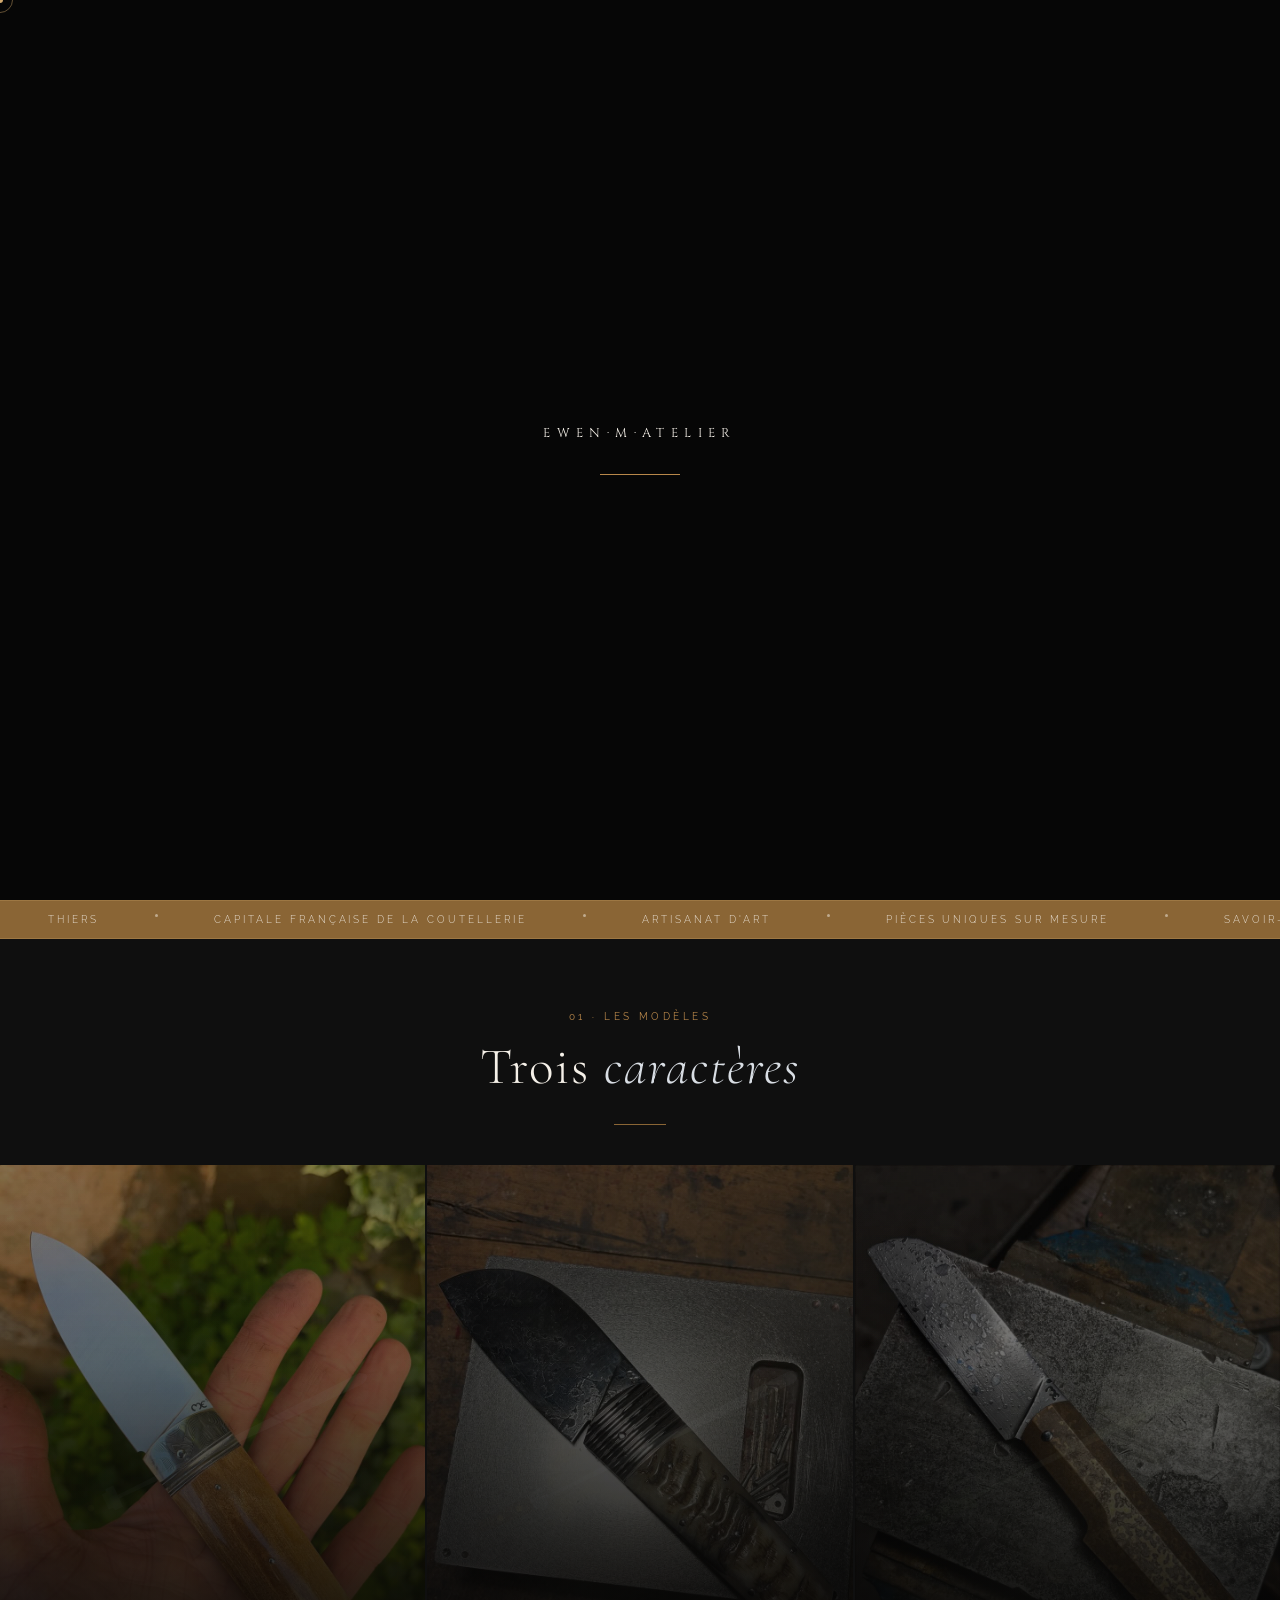
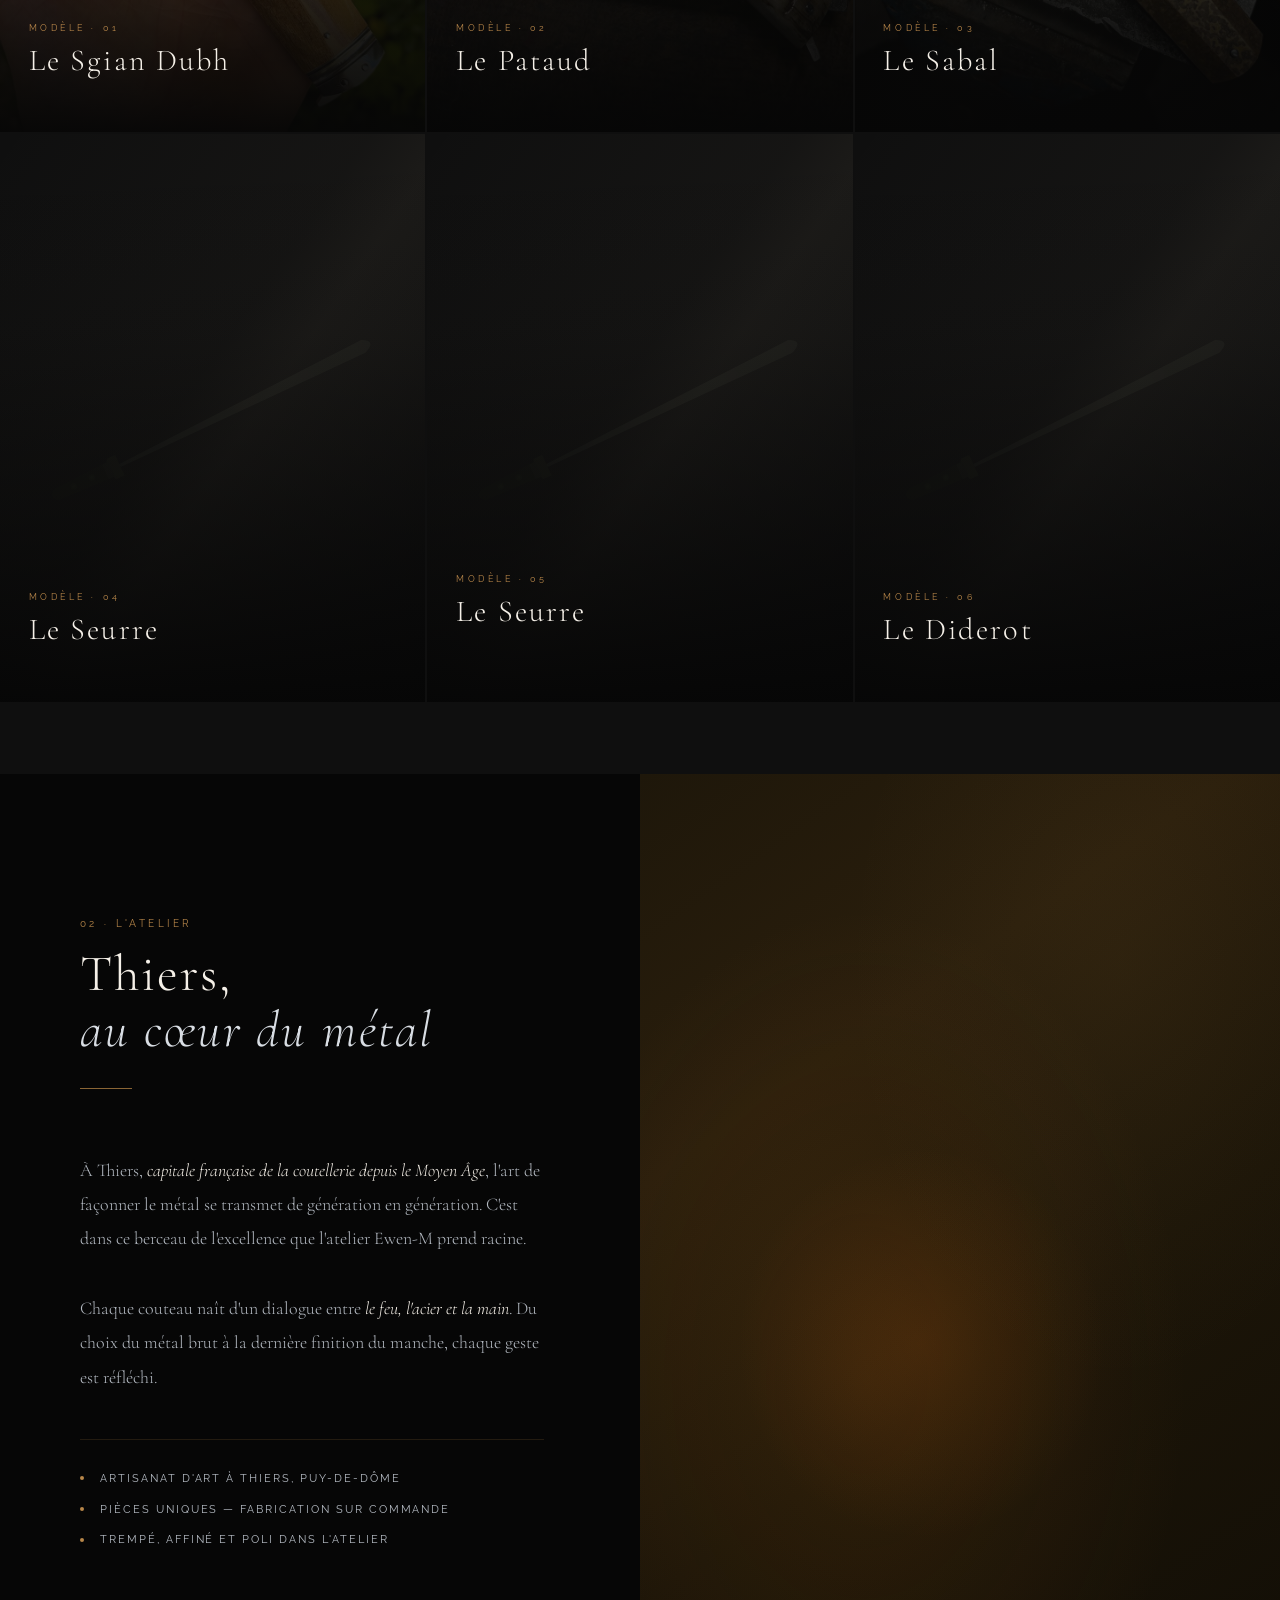
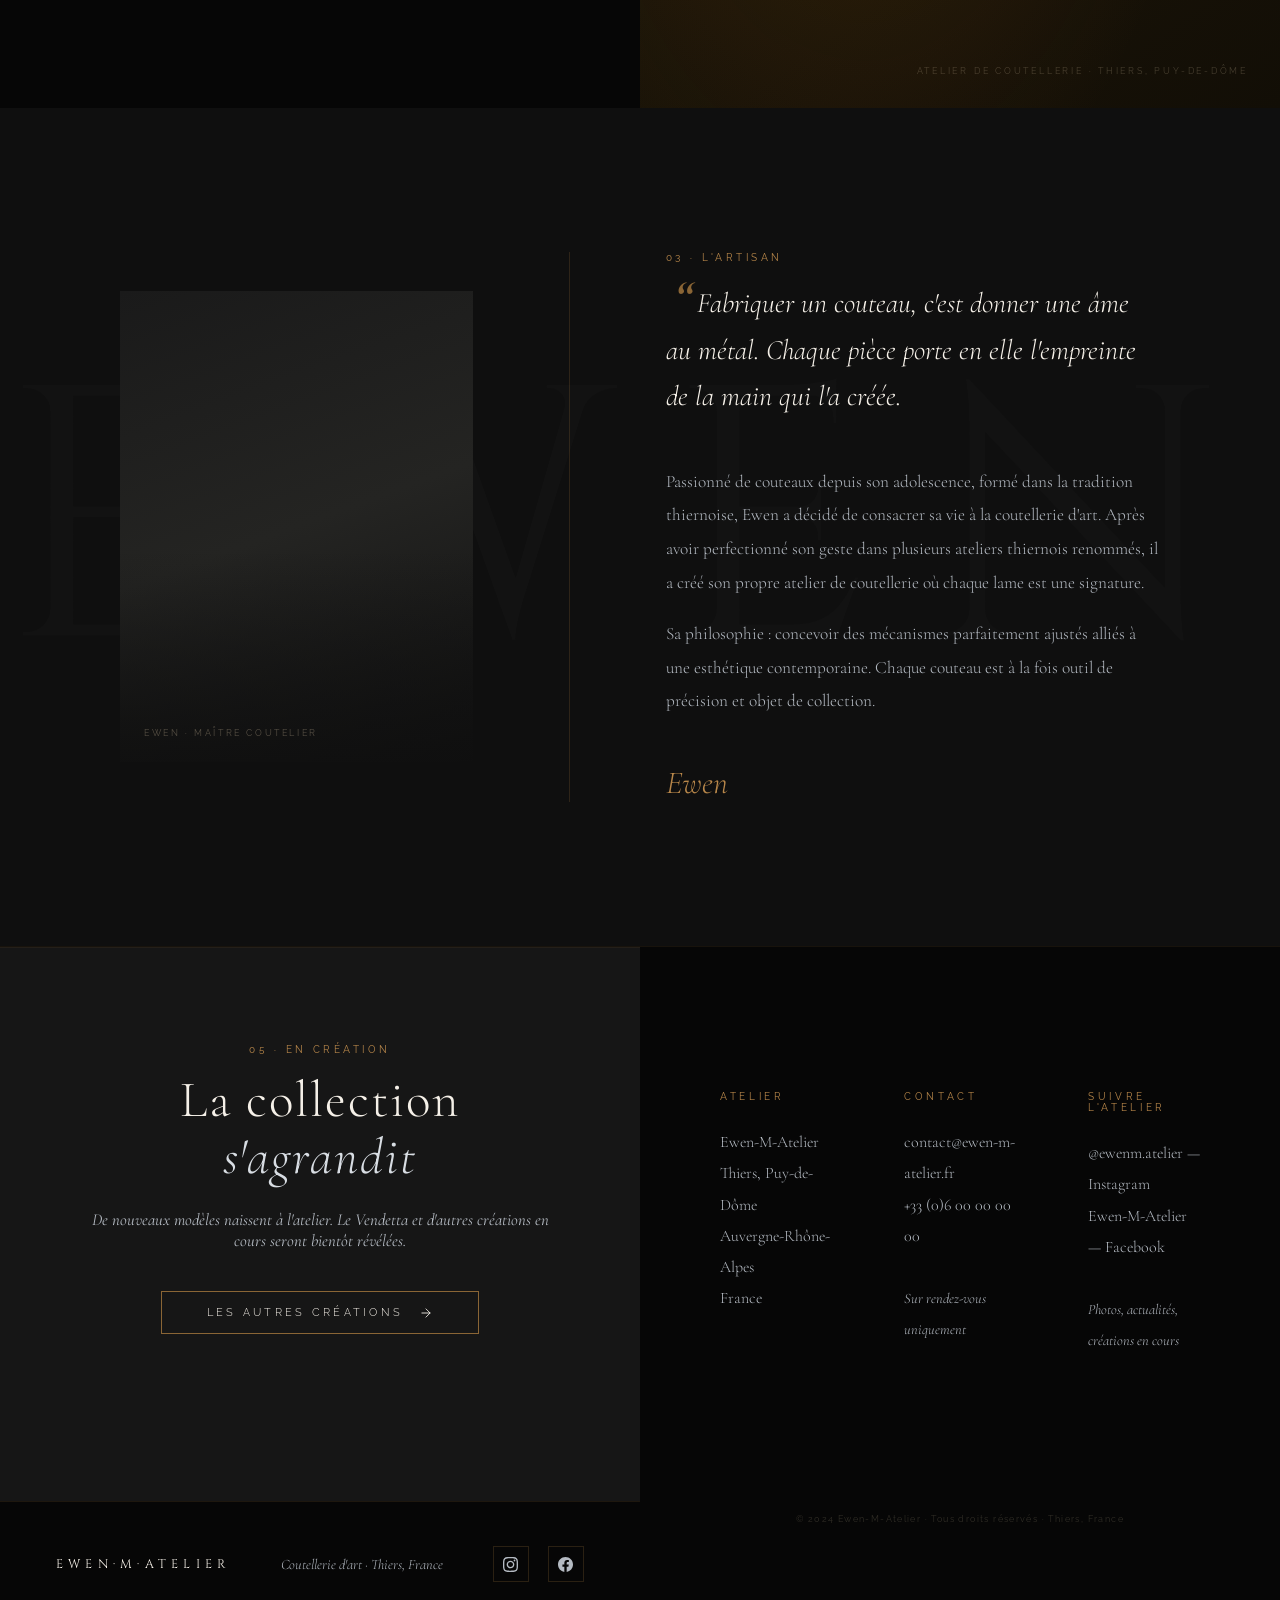
==== commit 47ee844b: "Ajout 3 nouveaux modèles" ====
--- a/index.html
+++ b/index.html
@@ -211,6 +211,75 @@
         </div>
       </a>
 
+      <!-- Modèle 04 : Le Seurre -->
+      <a href="seurre.html" class="mcard">
+        <div class="mcard-bg"></div>
+        <svg class="mcard-knife" viewBox="0 0 560 110" xmlns="http://www.w3.org/2000/svg" fill="none" aria-hidden="true">
+          <defs><linearGradient id="b3" x1="0%" y1="0%" x2="100%" y2="0%"><stop offset="0%" stop-color="#7a8870"/><stop offset="50%" stop-color="#b8c4a0"/><stop offset="100%" stop-color="#909e80"/></linearGradient></defs>
+          <path d="M20 51 L112 47 L112 73 L20 69 Q12 65 12 60 Q12 55 20 51Z" fill="#2a3818"/>
+          <circle cx="48" cy="60" r="5" fill="#4a6a2a"/><circle cx="48" cy="60" r="2.5" fill="#6a9040"/>
+          <circle cx="78" cy="59" r="5" fill="#4a6a2a"/><circle cx="78" cy="59" r="2.5" fill="#6a9040"/>
+          <path d="M110 43 L124 43 L124 77 L110 77 Q105 68 105 60 Q105 52 110 43Z" fill="#5a7040"/>
+          <rect x="100" y="48" width="10" height="24" rx="1.5" fill="#4e6038"/>
+          <path d="M124 58 L530 43 Q552 53 528 63 L124 63Z" fill="url(#b3)"/>
+        </svg>
+        <div class="mcard-ov"></div>
+        <div class="mcard-arr" aria-hidden="true">
+          <svg viewBox="0 0 24 24"><path d="M5 12h14M12 5l7 7-7 7" stroke-linecap="round" stroke-linejoin="round"/></svg>
+        </div>
+        <div class="mcard-content">
+          <span class="mcard-tag">Modèle · 04</span>
+          <div class="mcard-name">Le Seurre</div>
+          <div class="mcard-desc">Ma réinterprétation du modèle traditionnel bourgignon</div>
+        </div>
+      </a>
+
+      <!-- Modèle 05 : Le Solognot -->
+      <a href="solognot.html" class="mcard">
+        <div class="mcard-bg"></div>
+        <svg class="mcard-knife" viewBox="0 0 560 110" xmlns="http://www.w3.org/2000/svg" fill="none" aria-hidden="true">
+          <defs><linearGradient id="b3" x1="0%" y1="0%" x2="100%" y2="0%"><stop offset="0%" stop-color="#7a8870"/><stop offset="50%" stop-color="#b8c4a0"/><stop offset="100%" stop-color="#909e80"/></linearGradient></defs>
+          <path d="M20 51 L112 47 L112 73 L20 69 Q12 65 12 60 Q12 55 20 51Z" fill="#2a3818"/>
+          <circle cx="48" cy="60" r="5" fill="#4a6a2a"/><circle cx="48" cy="60" r="2.5" fill="#6a9040"/>
+          <circle cx="78" cy="59" r="5" fill="#4a6a2a"/><circle cx="78" cy="59" r="2.5" fill="#6a9040"/>
+          <path d="M110 43 L124 43 L124 77 L110 77 Q105 68 105 60 Q105 52 110 43Z" fill="#5a7040"/>
+          <rect x="100" y="48" width="10" height="24" rx="1.5" fill="#4e6038"/>
+          <path d="M124 58 L530 43 Q552 53 528 63 L124 63Z" fill="url(#b3)"/>
+        </svg>
+        <div class="mcard-ov"></div>
+        <div class="mcard-arr" aria-hidden="true">
+          <svg viewBox="0 0 24 24"><path d="M5 12h14M12 5l7 7-7 7" stroke-linecap="round" stroke-linejoin="round"/></svg>
+        </div>
+        <div class="mcard-content">
+          <span class="mcard-tag">Modèle · 05</span>
+          <div class="mcard-name">Le Seurre</div>
+          <div class="mcard-desc">Ma réinterprétation du Châtellerault Solognot traditionnel du XIXe siècle</div>
+        </div>
+      </a>
+
+      <!-- Modèle 06 : Le Diderot -->
+      <a href="diderot.html" class="mcard">
+        <div class="mcard-bg"></div>
+        <svg class="mcard-knife" viewBox="0 0 560 110" xmlns="http://www.w3.org/2000/svg" fill="none" aria-hidden="true">
+          <defs><linearGradient id="b3" x1="0%" y1="0%" x2="100%" y2="0%"><stop offset="0%" stop-color="#7a8870"/><stop offset="50%" stop-color="#b8c4a0"/><stop offset="100%" stop-color="#909e80"/></linearGradient></defs>
+          <path d="M20 51 L112 47 L112 73 L20 69 Q12 65 12 60 Q12 55 20 51Z" fill="#2a3818"/>
+          <circle cx="48" cy="60" r="5" fill="#4a6a2a"/><circle cx="48" cy="60" r="2.5" fill="#6a9040"/>
+          <circle cx="78" cy="59" r="5" fill="#4a6a2a"/><circle cx="78" cy="59" r="2.5" fill="#6a9040"/>
+          <path d="M110 43 L124 43 L124 77 L110 77 Q105 68 105 60 Q105 52 110 43Z" fill="#5a7040"/>
+          <rect x="100" y="48" width="10" height="24" rx="1.5" fill="#4e6038"/>
+          <path d="M124 58 L530 43 Q552 53 528 63 L124 63Z" fill="url(#b3)"/>
+        </svg>
+        <div class="mcard-ov"></div>
+        <div class="mcard-arr" aria-hidden="true">
+          <svg viewBox="0 0 24 24"><path d="M5 12h14M12 5l7 7-7 7" stroke-linecap="round" stroke-linejoin="round"/></svg>
+        </div>
+        <div class="mcard-content">
+          <span class="mcard-tag">Modèle · 06</span>
+          <div class="mcard-name">Le Diderot</div>
+          <div class="mcard-desc">Ma réinterprétation du couteau hommage au célèbre encyclopédiste</div>
+        </div>
+      </a>
+
     </div>
   </section>
 
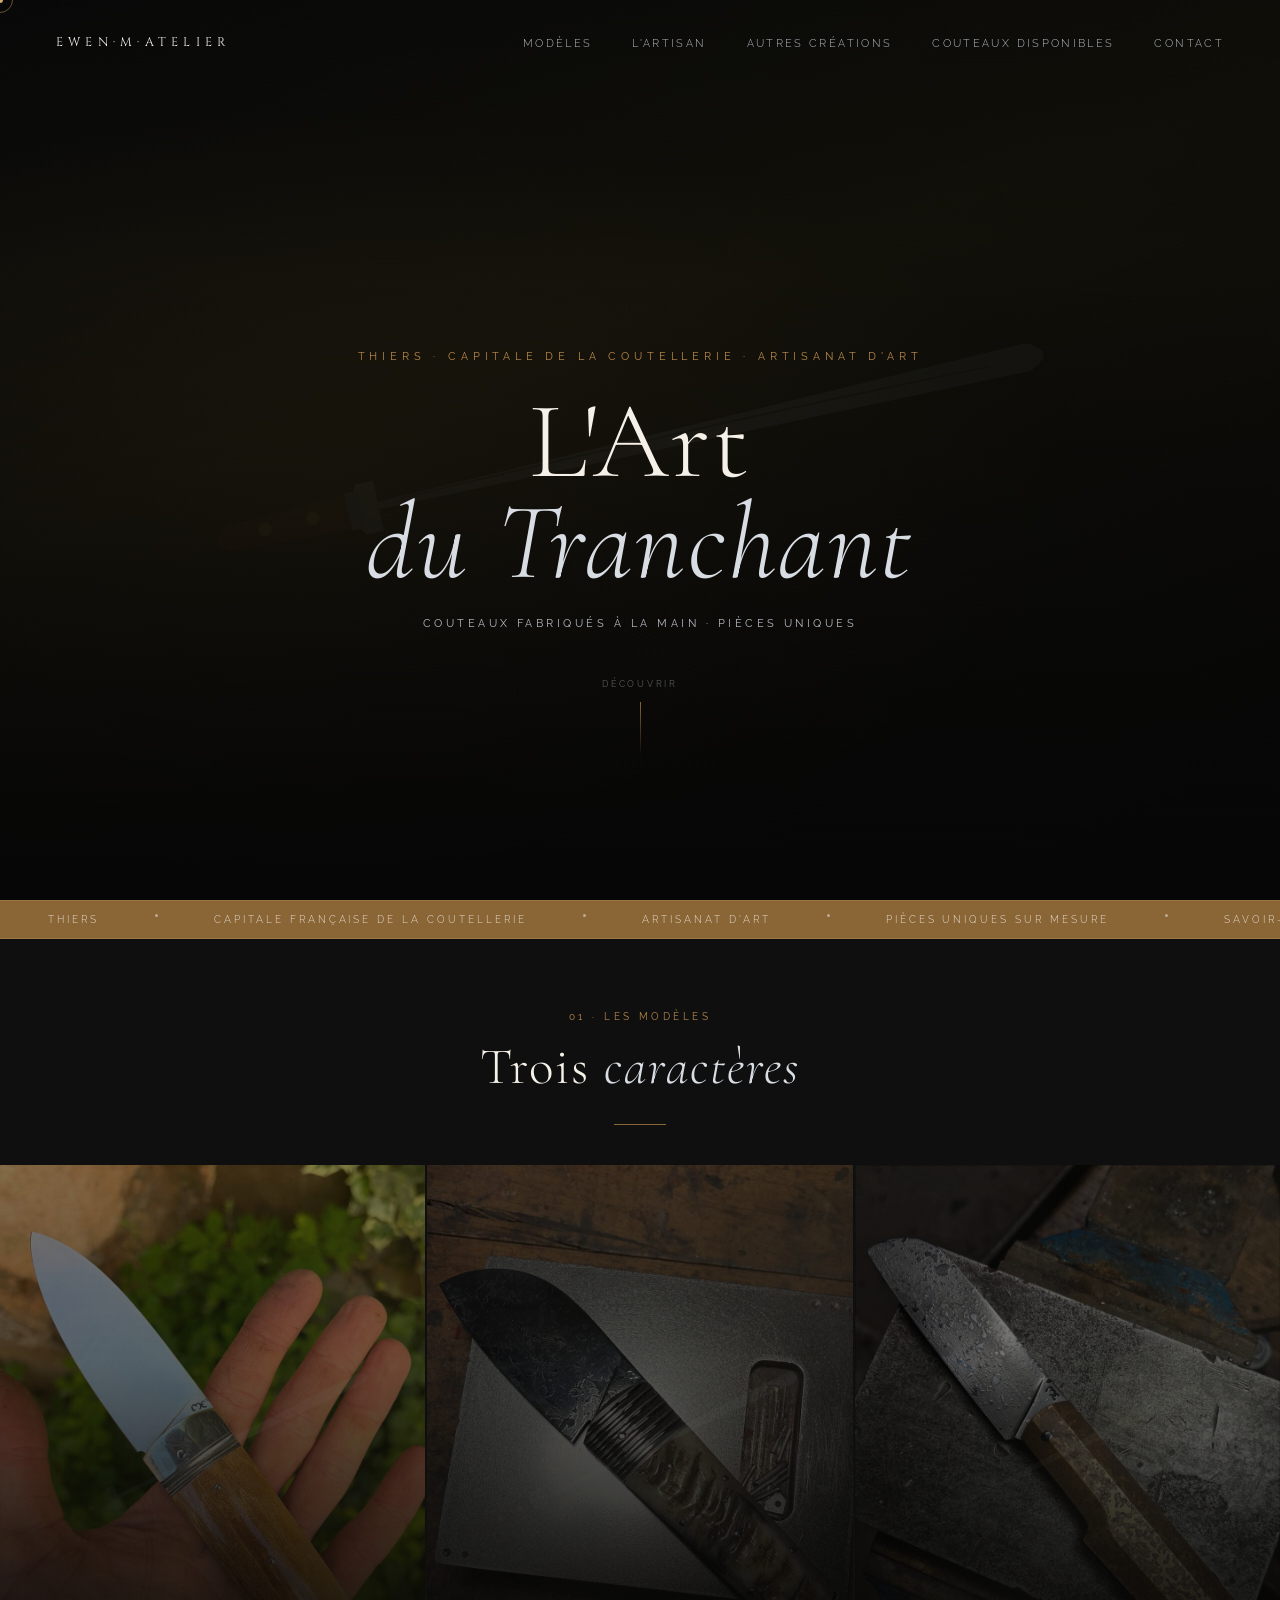
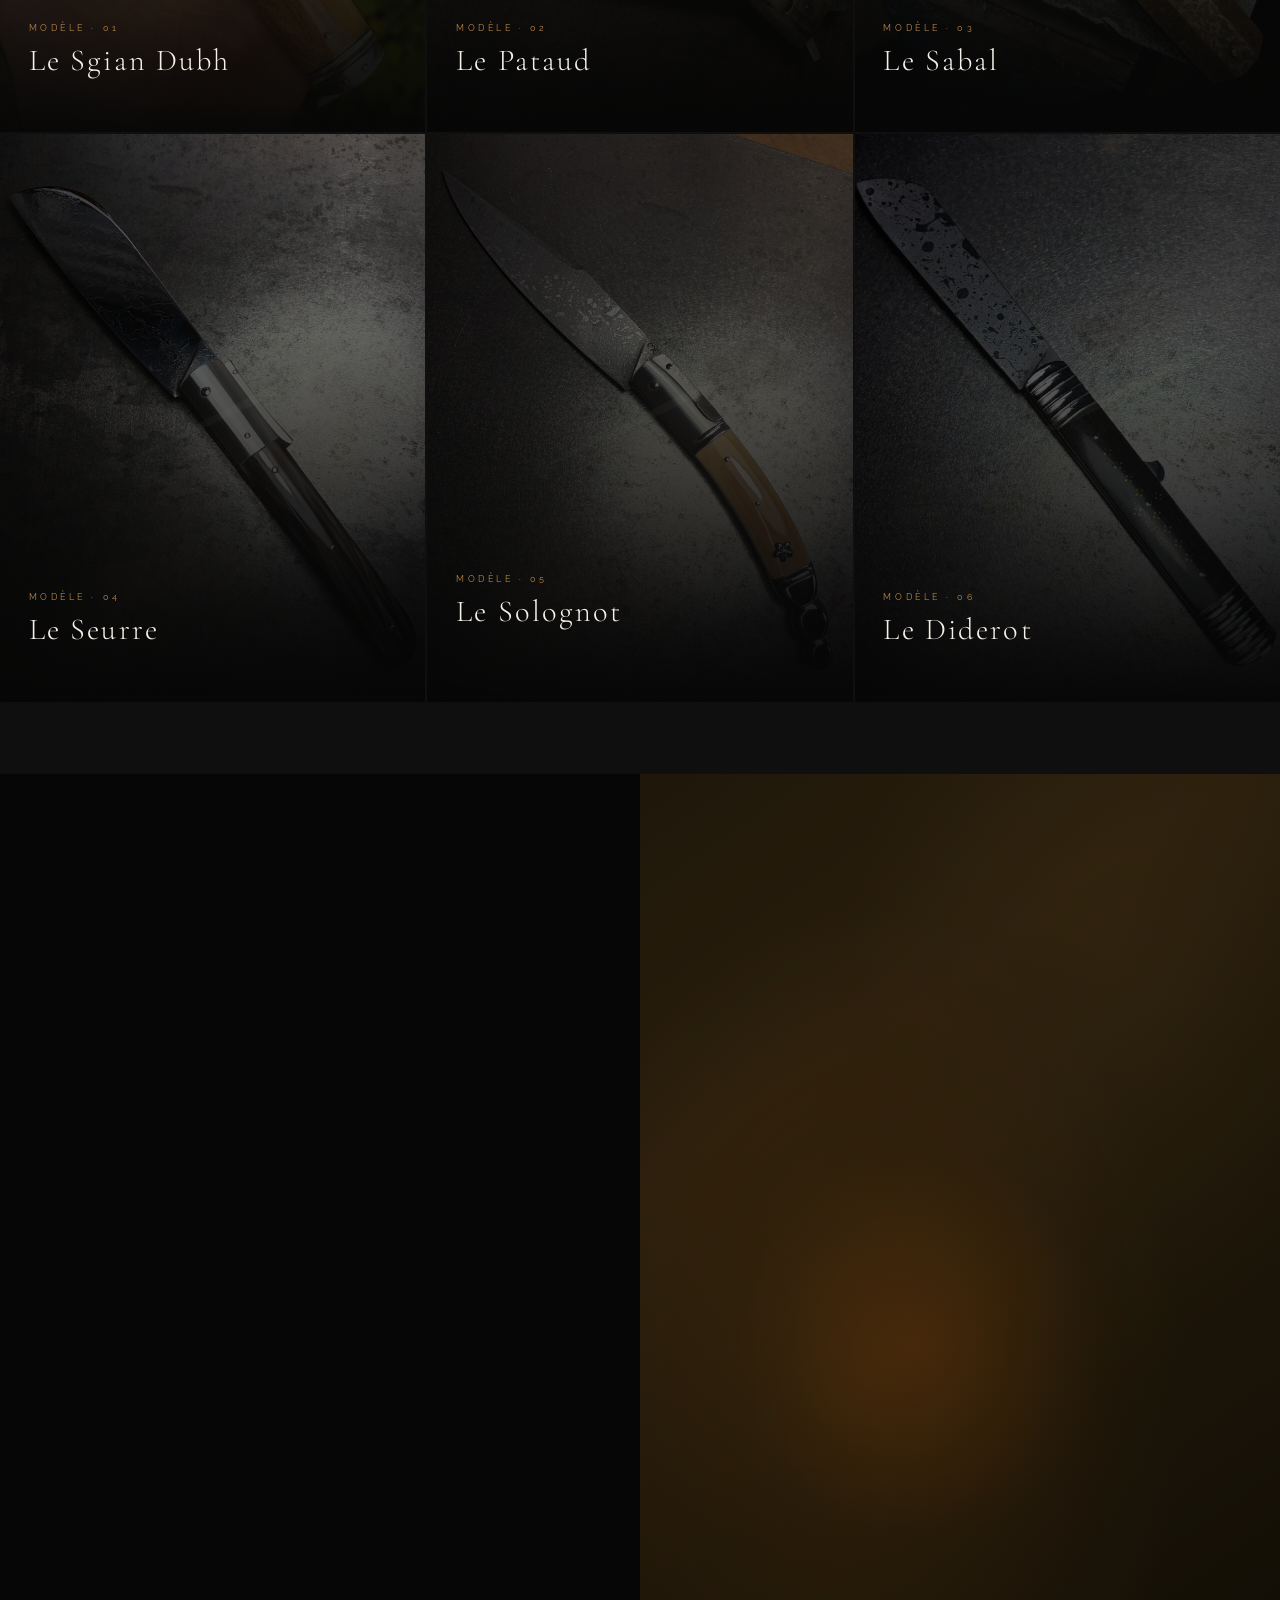
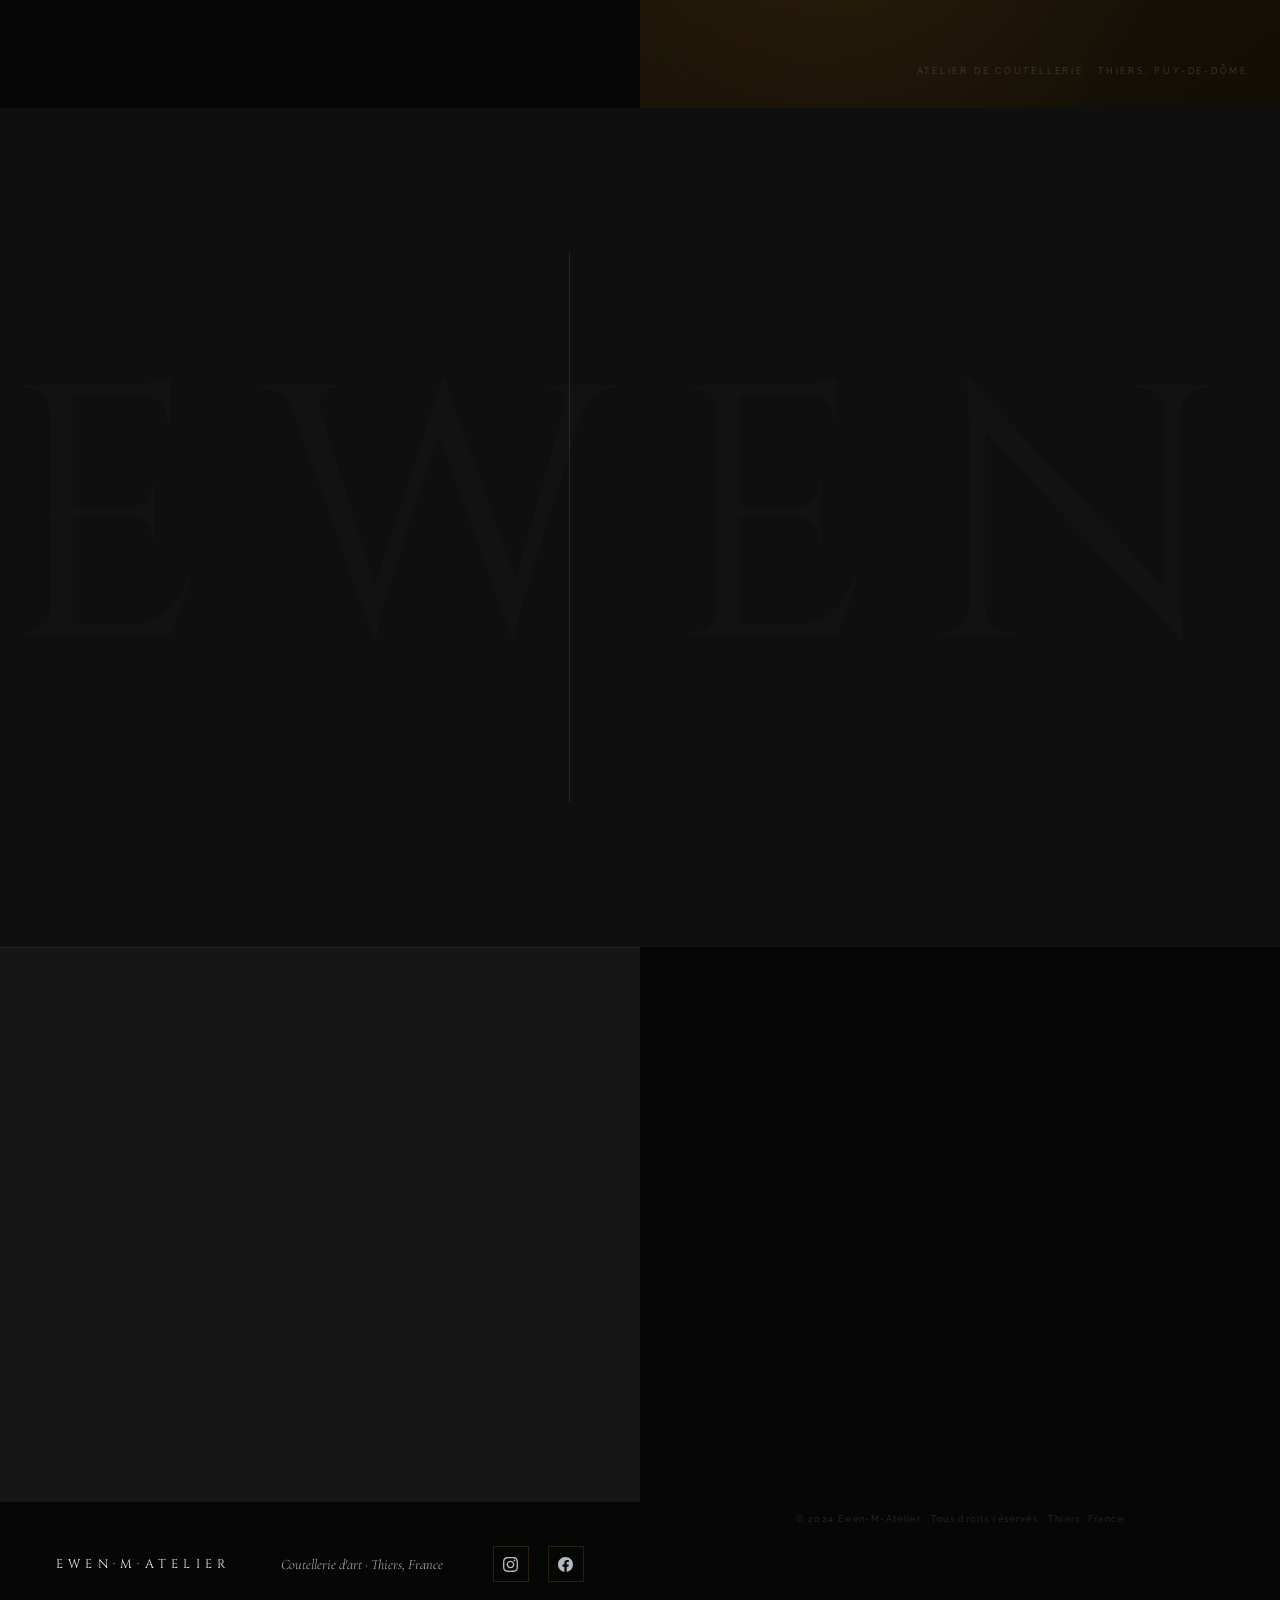
==== commit b25366f0: "mise à jour des photos de l'index" ====
--- a/index.html
+++ b/index.html
@@ -252,7 +252,7 @@
         </div>
         <div class="mcard-content">
           <span class="mcard-tag">Modèle · 05</span>
-          <div class="mcard-name">Le Seurre</div>
+          <div class="mcard-name">Le Solognot</div>
           <div class="mcard-desc">Ma réinterprétation du Châtellerault Solognot traditionnel du XIXe siècle</div>
         </div>
       </a>
--- a/css/index.css
+++ b/css/index.css
@@ -253,17 +253,32 @@
 .mcard:nth-child(1) .mcard-bg {
     background:
         linear-gradient(rgba(0,0,0,.45), rgba(0,0,0,.65)),
-        url("../images/sgian-dubh.jpg") center/cover no-repeat;
+        url("../photos-sgian-dubh/sgian-dubh-pour-index.jpg") center/cover no-repeat;
 }
 .mcard:nth-child(2) .mcard-bg {
     background:
         linear-gradient(rgba(0,0,0,.45), rgba(0,0,0,.65)),
-        url("../images/pataud.jpg") center/cover no-repeat;
+        url("../photos-pataud/pataud-pour-index.jpg") center/cover no-repeat;
 }
 .mcard:nth-child(3) .mcard-bg {
     background:
         linear-gradient(rgba(0,0,0,.45), rgba(0,0,0,.65)),
-        url("../images/sabal.jpg") center/cover no-repeat;
+        url("../photos-sabal/sabal-pour-index.jpg") center/cover no-repeat;
+}
+.mcard:nth-child(4) .mcard-bg {
+    background:
+        linear-gradient(rgba(0,0,0,.45), rgba(0,0,0,.65)),
+        url("../photos-seurre/seurre-pour-index.jpg") center/cover no-repeat;
+}
+.mcard:nth-child(5) .mcard-bg {
+    background:
+        linear-gradient(rgba(0,0,0,.45), rgba(0,0,0,.65)),
+        url("../photos-solognot/solognot-pour-index.jpg") center/cover no-repeat;
+}
+.mcard:nth-child(6) .mcard-bg {
+    background:
+        linear-gradient(rgba(0,0,0,.45), rgba(0,0,0,.65)),
+        url("../photos-diderot/diderot-pour-index.jpg") center/cover no-repeat;
 }
 
 /* Reflet métallique diagonal sur le fond */
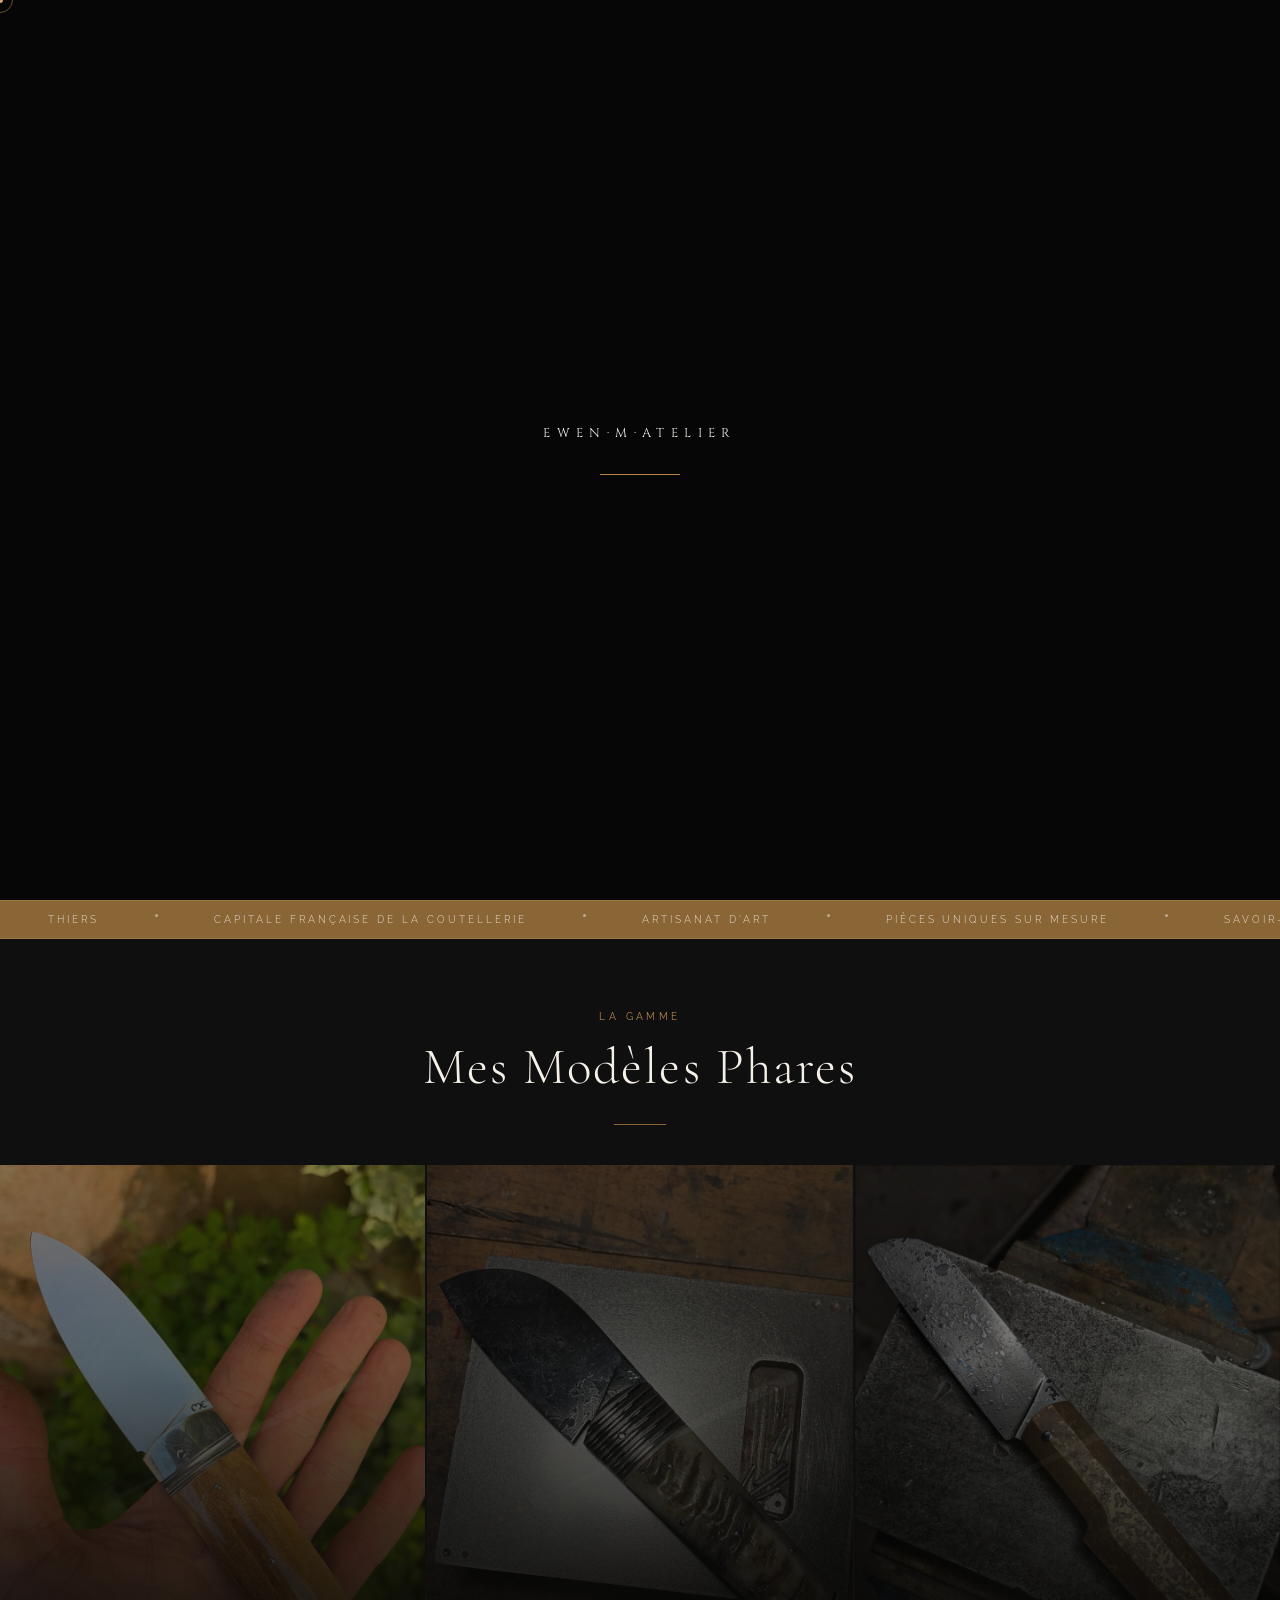
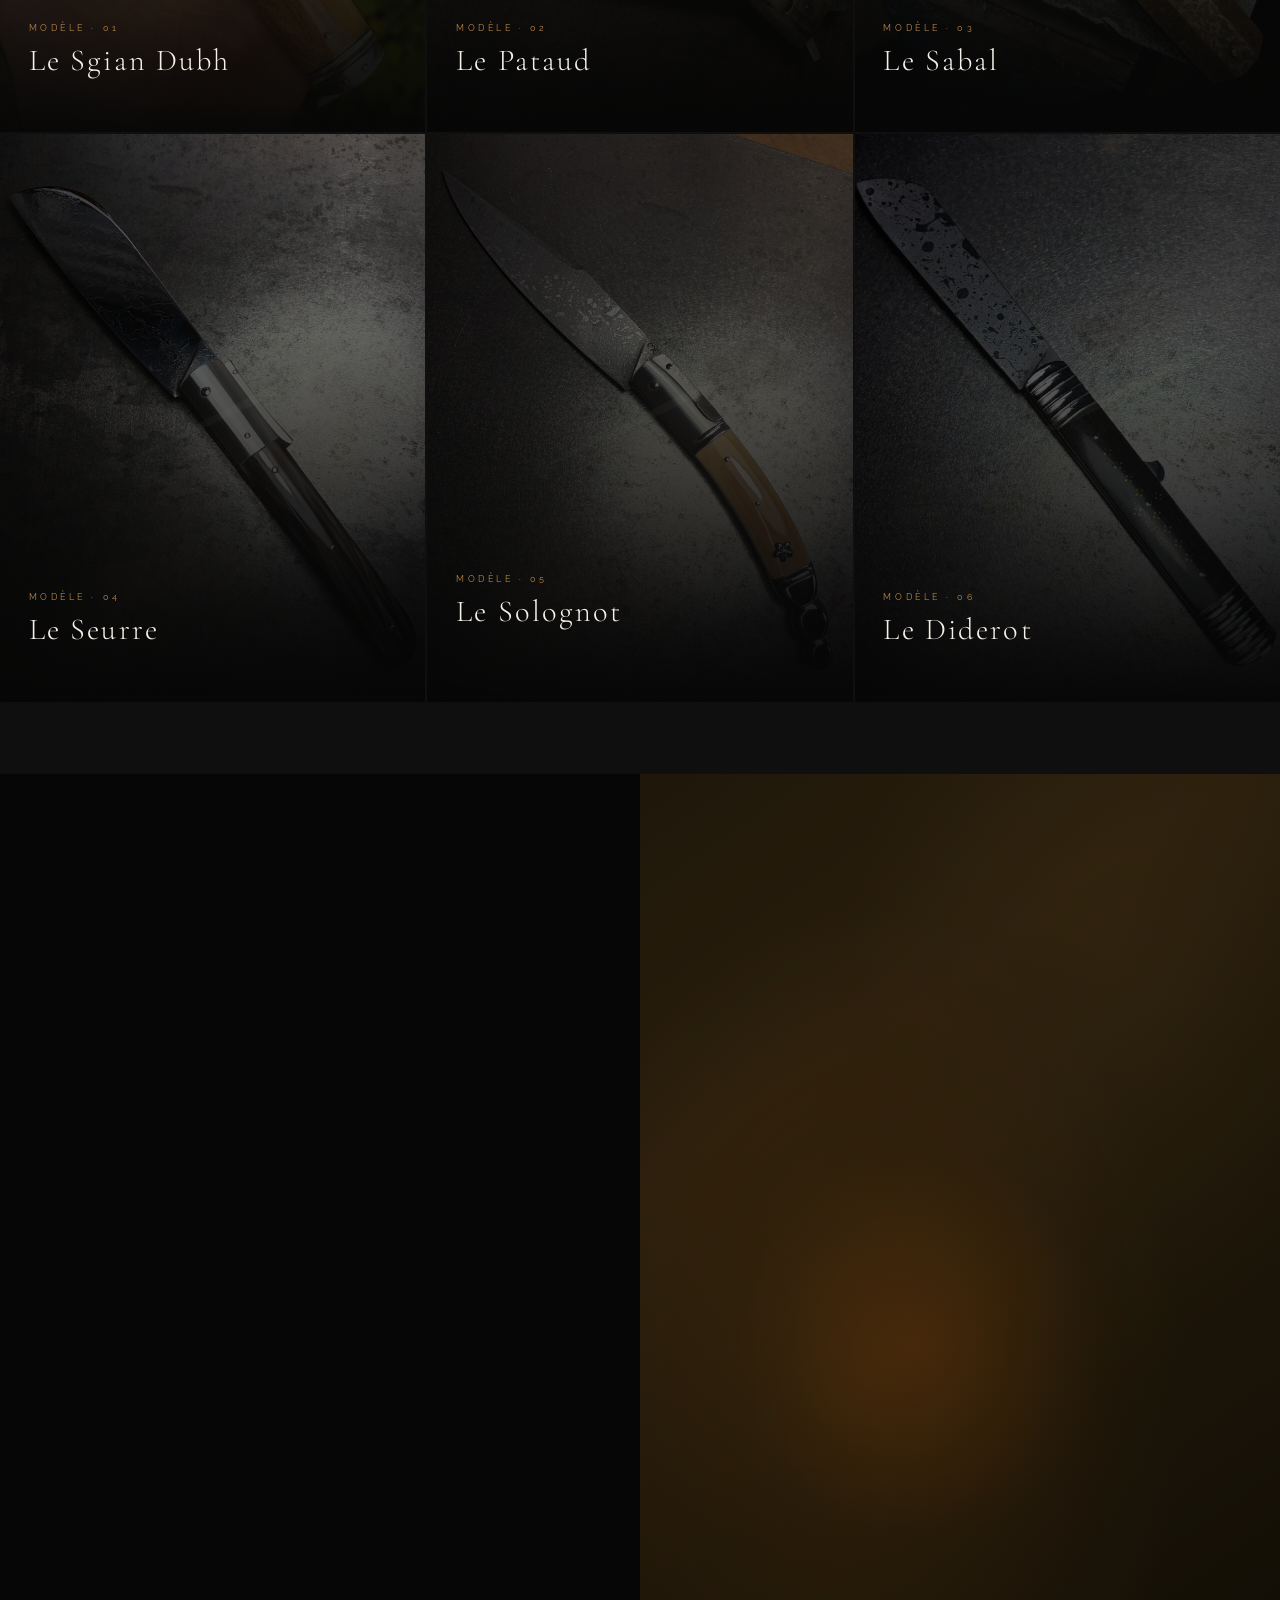
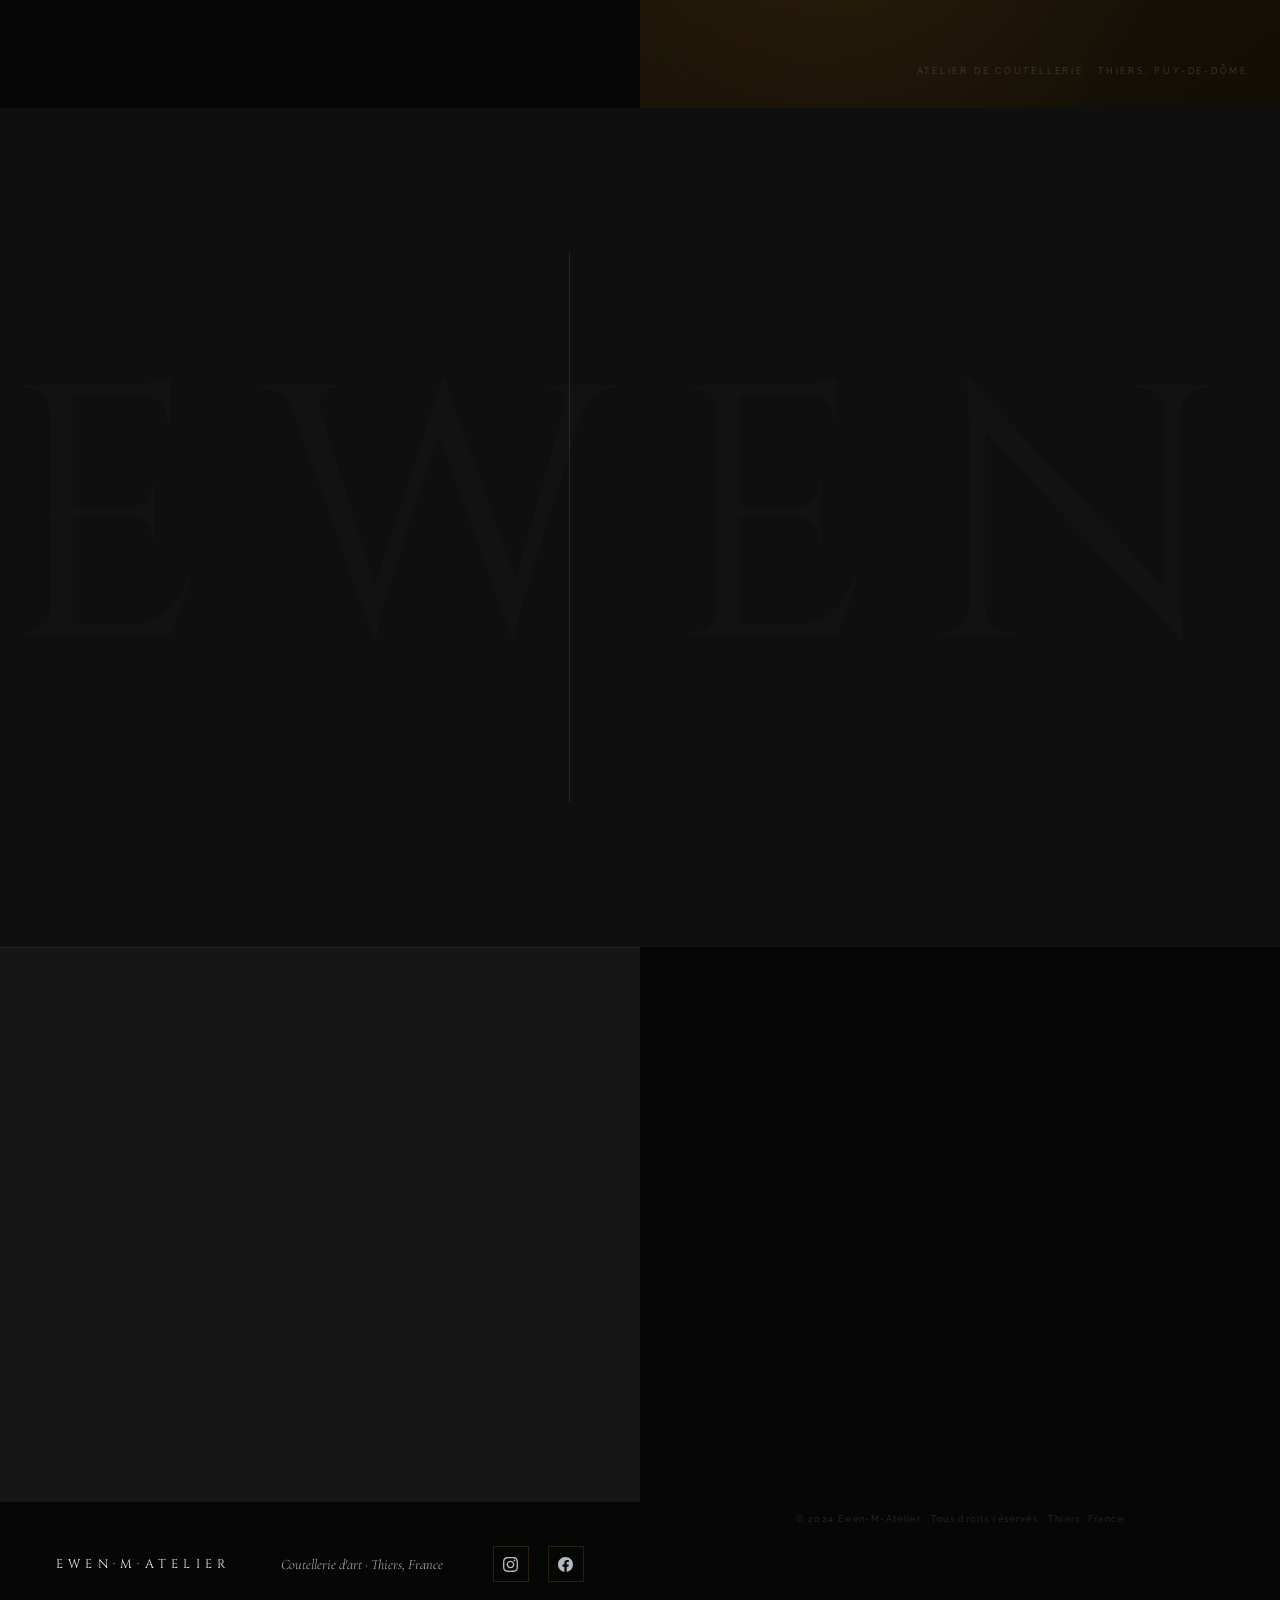
==== commit 403e71d7: "Simplification Diderot" ====
--- a/index.html
+++ b/index.html
@@ -132,8 +132,8 @@
   <section class="models" id="modeles">
 
     <div class="models-hd reveal">
-      <span class="s-num">01 · Les Modèles</span>
-      <h2 class="s-title">Trois <em>caractères</em></h2>
+      <span class="s-num">La Gamme</span>
+      <h2 class="s-title">Mes Modèles Phares</h2>
       <div class="deco-line deco-center"></div>
     </div>
 
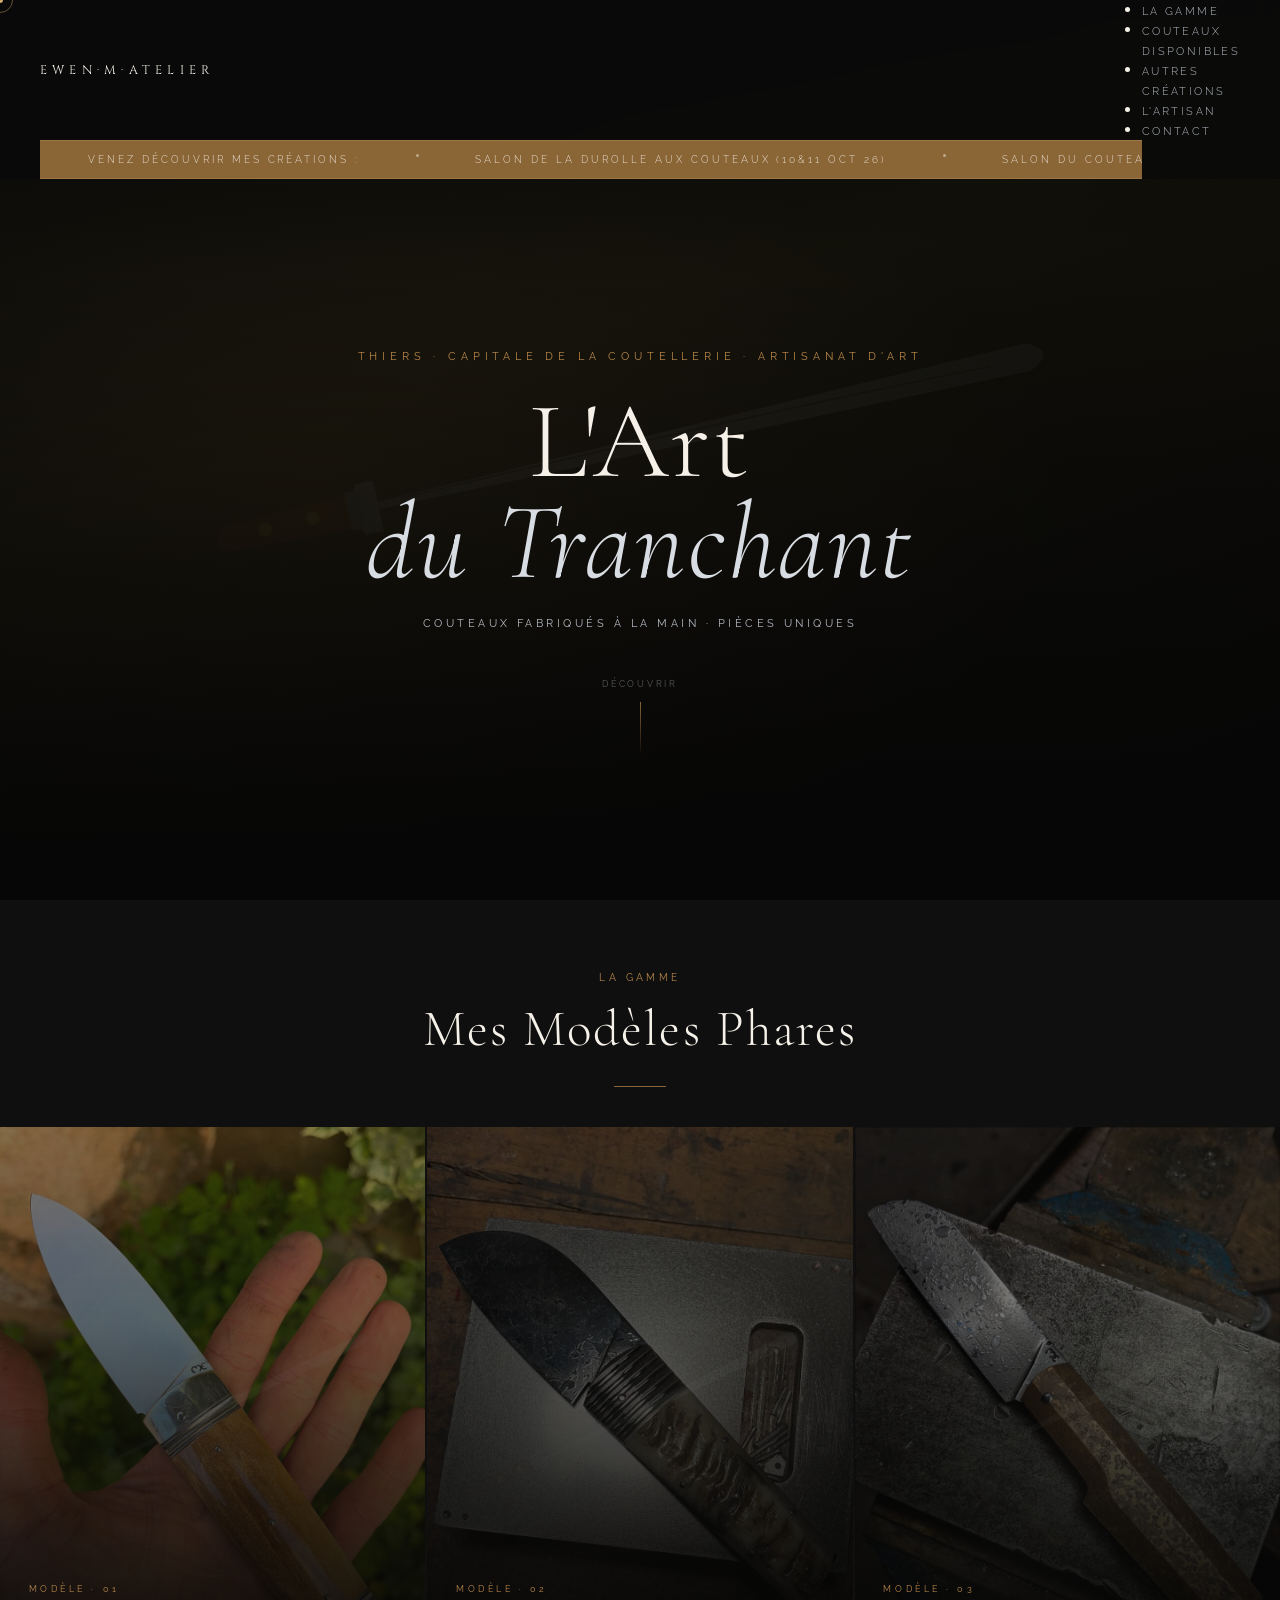
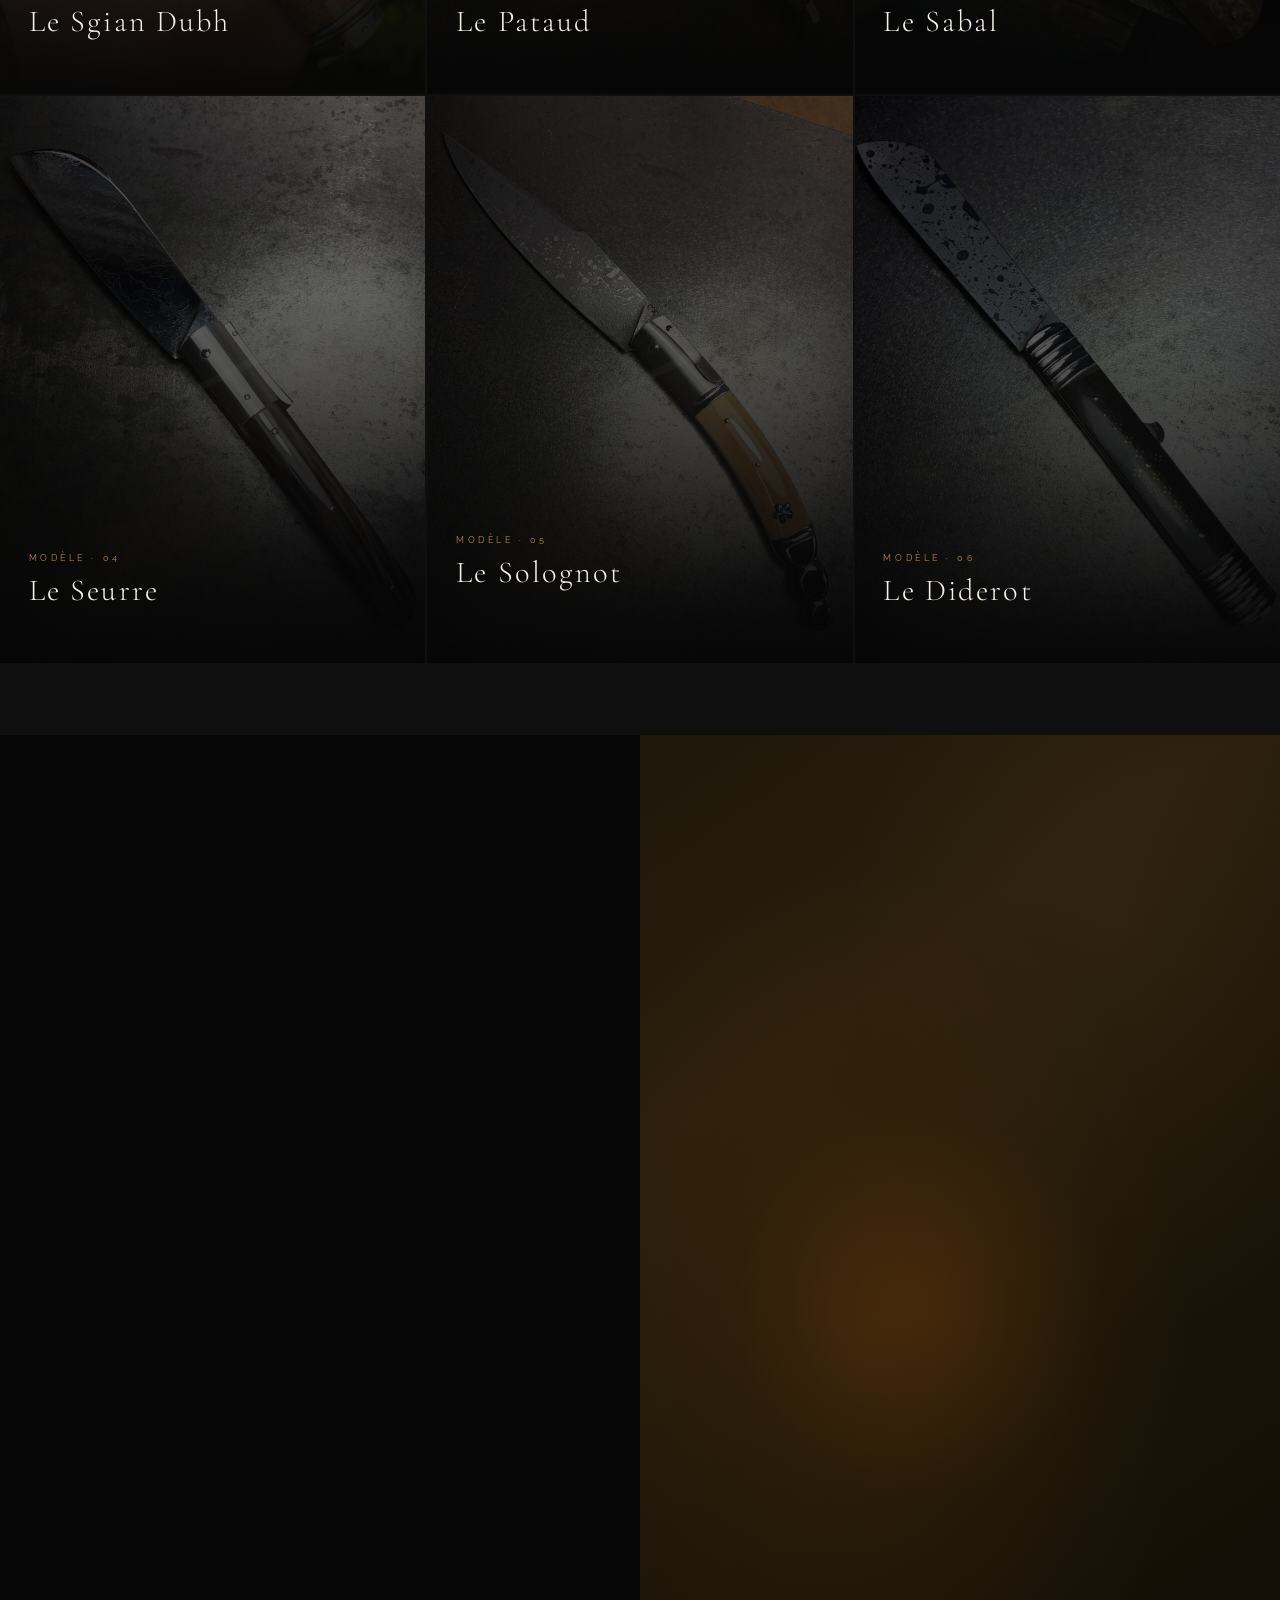
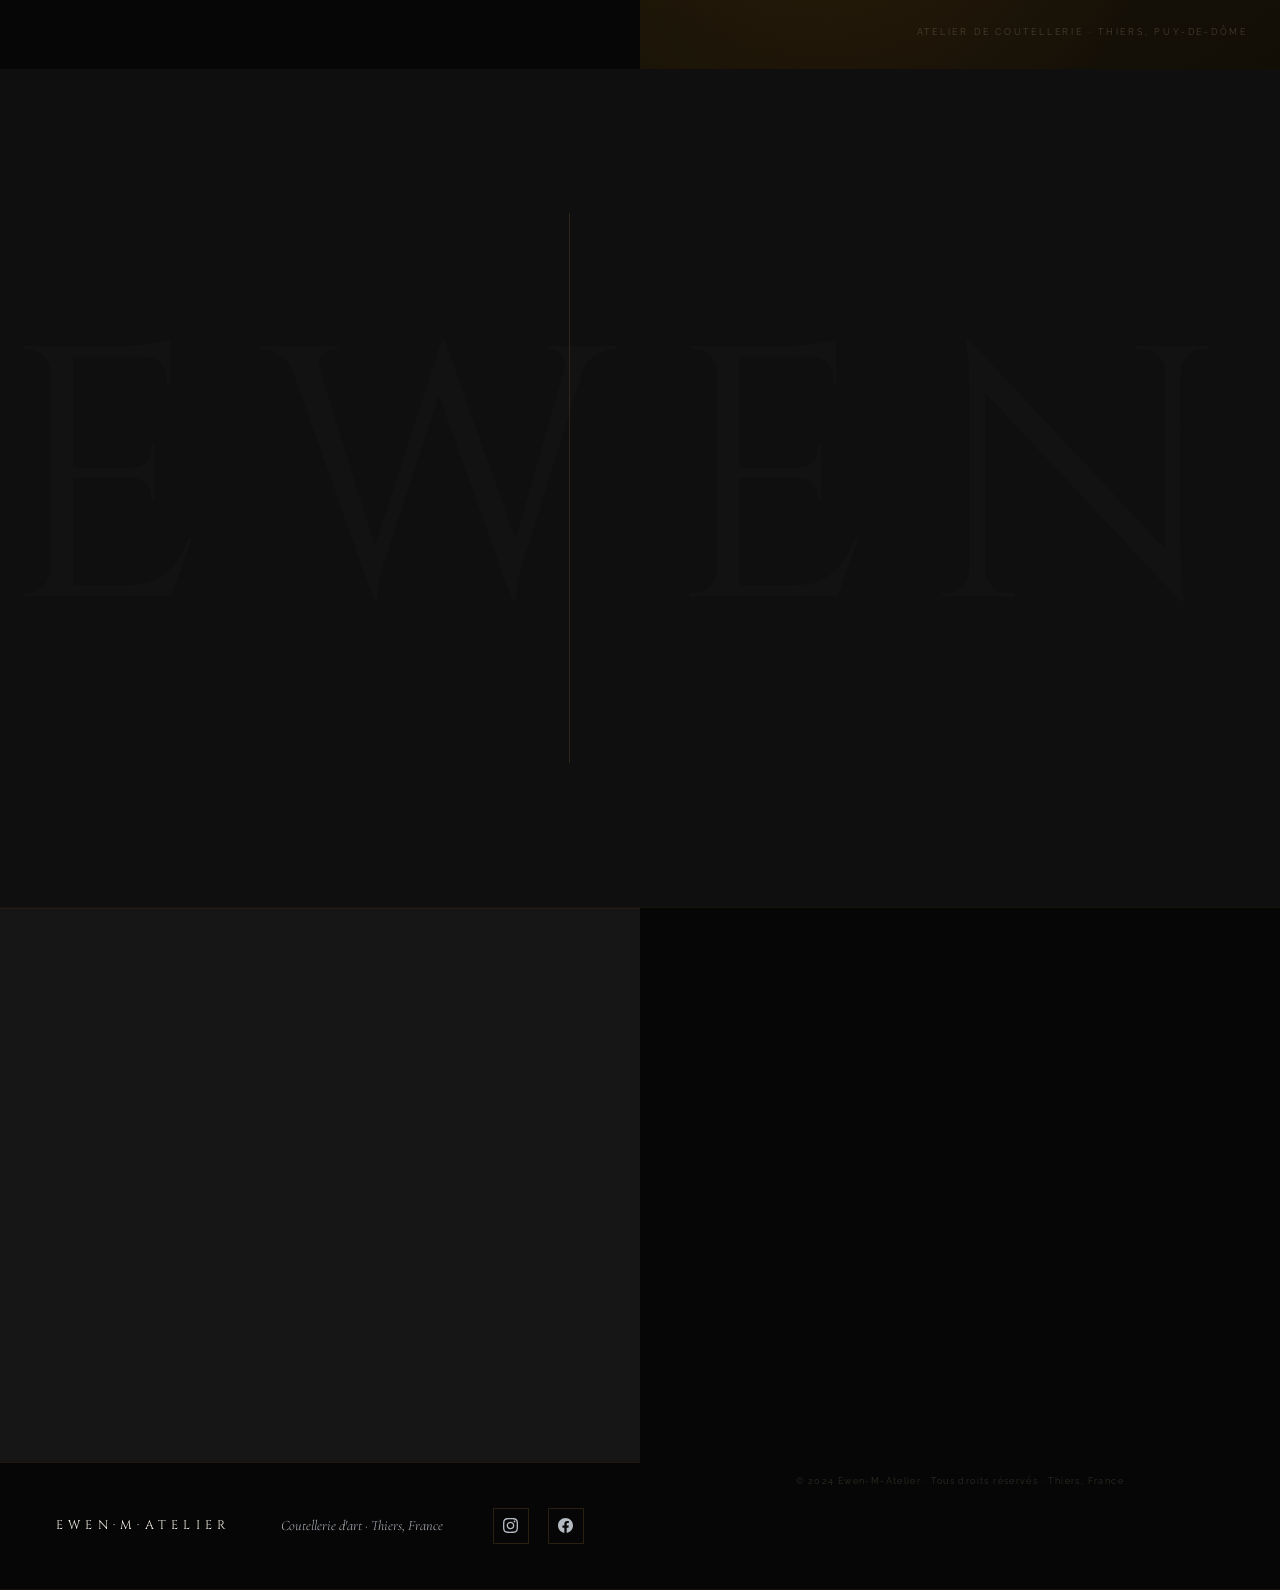
==== commit 09c27332: "mise à jour du bandeau" ====
--- a/index.html
+++ b/index.html
@@ -53,16 +53,39 @@
        id="nav" → main.js ajoute la classe "on" au défilement
   ================================================ -->
   <nav id="nav">
-    <a href="index.html" class="nav-logo">EWEN·M·ATELIER</a>
+    <a href="index.html" class="nav-logo">
+      EWEN·M·ATELIER
+    </a>
+    
     <ul class="nav-links">
-      <li><a href="#modeles">Modèles</a></li>
+      <li><a href="#modeles">La Gamme</a></li>
+      <li><a href="couteaux-disponibles.html">Couteaux Disponibles</a></li>
+      <li><a href="autres-modeles.html">Autres Créations</a></li>
+      <li><a href="#artisan">L'Artisan</a></li>
+      <li><a href="#contact">Contact</a></li>
       <!--li><a href="personnalisation.html">Personnalisation</a></li-->
-      <li><a href="#artisan">L'Artisan</a></li>
-      <li><a href="autres-modeles.html">Autres créations</a></li>
-      <li><a href="couteaux-disponibles.html">Couteaux disponibles</a></li>
-      <li><a href="#contact">Contact</a></li>
     </ul>
+
+    <!-- ================================================
+       MARQUEE — Bandeau de texte défilant en boucle
+  ================================================ -->
+  <div class="marquee" aria-hidden="true">
+    <div class="mq-track">
+      <!-- Le texte est dupliqué pour un défilement continu sans saut -->
+      <span class="mq-item">Venez découvrir mes créations : </span><span class="mq-dot"></span>
+      <span class="mq-item">Salon de la Durolle aux couteaux (10&11 Oct 26)</span><span class="mq-dot"></span>
+      <span class="mq-item">Salon du couteau d'art d'Annecy (29 Nov 26)</span><span class="mq-dot"></span>
+      <span class="mq-item">Euro Knife Show (13&14 Fev 27)</span><span class="mq-dot"></span>
+      <!-- Copie pour la boucle -->
+      <span class="mq-item">Venez découvrir mes créations : </span><span class="mq-dot"></span>
+      <span class="mq-item">Salon de la Durolle aux couteaux (10&11 Oct 26)</span><span class="mq-dot"></span>
+      <span class="mq-item">Salon du couteau d'art d'Annecy (29 Nov 26)</span><span class="mq-dot"></span>
+      <span class="mq-item">Euro Knife Show (13&14 Fev 27)</span><span class="mq-dot"></span>
+    </div>
+  </div>
   </nav>
+
+  
 
   <!-- ================================================
        HERO — Section d'entrée plein écran
@@ -104,26 +127,7 @@
 
   </section>
 
-  <!-- ================================================
-       MARQUEE — Bandeau de texte défilant en boucle
-  ================================================ -->
-  <div class="marquee" aria-hidden="true">
-    <div class="mq-track">
-      <!-- Le texte est dupliqué pour un défilement continu sans saut -->
-      <span class="mq-item">Thiers</span><span class="mq-dot"></span>
-      <span class="mq-item">Capitale Française de la Coutellerie</span><span class="mq-dot"></span>
-      <span class="mq-item">Artisanat d'Art</span><span class="mq-dot"></span>
-      <span class="mq-item">Pièces Uniques sur Mesure</span><span class="mq-dot"></span>
-      <span class="mq-item">Savoir-Faire Ancestral</span><span class="mq-dot"></span>
-      <!-- Copie pour la boucle -->
-      <span class="mq-item">Thiers</span><span class="mq-dot"></span>
-      <span class="mq-item">Capitale Française de la Coutellerie</span><span class="mq-dot"></span>
-      <span class="mq-item">Artisanat d'Art</span><span class="mq-dot"></span>
-      <span class="mq-item">Pièces Uniques sur Mesure</span><span class="mq-dot"></span>
-      <span class="mq-item">Savoir-Faire Ancestral</span><span class="mq-dot"></span>
-    </div>
-  </div>
-
+  
   <!-- ================================================
        LES 3 MODÈLES — Grille cliquable
        Chaque carte pointe vers la page du modèle.
--- a/css/base.css
+++ b/css/base.css
@@ -209,19 +209,41 @@
    elle acquiert un fond sombre semi-transparent.
 ------------------------------------------------------- */
 
-nav {
+/*04-10 nav {
     position: fixed;
     top: 0;
     left: 0;
     right: 0;
     z-index: 100;                /* au-dessus du contenu, sous le curseur */
-    padding: 2rem 3.5rem;
+    /*padding: 2rem 3.5rem;
     display: flex;
     align-items: center;
     justify-content: space-between;
     /* Transitions pour rendre le changement de style fluide */
-    transition: background .5s, padding .4s, border-color .5s;
+    /*transition: background .5s, padding .4s, border-color .5s;
     border-bottom: 1px solid transparent;
+}*/
+nav {
+    position: fixed;
+    top: 0;
+    left: 0;
+    width: 100%;
+    z-index: 1000;
+
+    display: grid;
+    grid-template-columns: auto 1fr;
+    grid-template-areas:
+        "logo links"
+        "marquee marquee";
+
+    align-items: center;
+
+    padding: 0 40px;
+
+    background: rgba(10, 10, 10, 0.92);
+    backdrop-filter: blur(10px);
+
+    box-sizing: border-box;
 }
 
 /* État actif de la nav (après défilement) */
@@ -234,6 +256,8 @@
 
 /* Le logo de l'atelier dans la nav (lien cliquable) */
 .nav-logo {
+    grid-area: logo; /* 04-10*/
+
     font-family: var(--fd);
     font-size: .78rem;
     letter-spacing: .42em;
@@ -242,10 +266,29 @@
 }
 
 /* La liste des liens de navigation */
-.nav-links {
+/* 04-10  .nav-links {
     display: flex;
     gap: 2.5rem;
-    list-style: none;  /* supprime les puces de liste */
+    list-style: none;
+}
+
+#nav .nav-links { /* 04-10*/
+    grid-area: links;
+
+    display: flex;
+    justify-content: flex-end;
+    align-items: center;
+    gap: 30px;
+    list-style: none;
+
+    margin: 0;
+    padding: 0;
+}
+
+#nav .marquee { /* 04-10*/
+    grid-area: marquee;
+
+    width: 100%;
 }
 
 /* Chaque lien de navigation */
--- a/css/index.css
+++ b/css/index.css
@@ -749,7 +749,11 @@
 
 /* Mobile */
 @media (max-width: 768px) {
-    .hero { padding-bottom: 6rem; }
+    .hero { /* 04-10 */
+        padding-top: 105px;
+        box-sizing: border-box;
+        padding-bottom: 6rem;
+     }
     .atelier-txt { padding: 5rem 2rem; }
     .perso-txt { padding: 4rem 2rem; }
     .autres-teaser { padding: 5rem 2rem; }
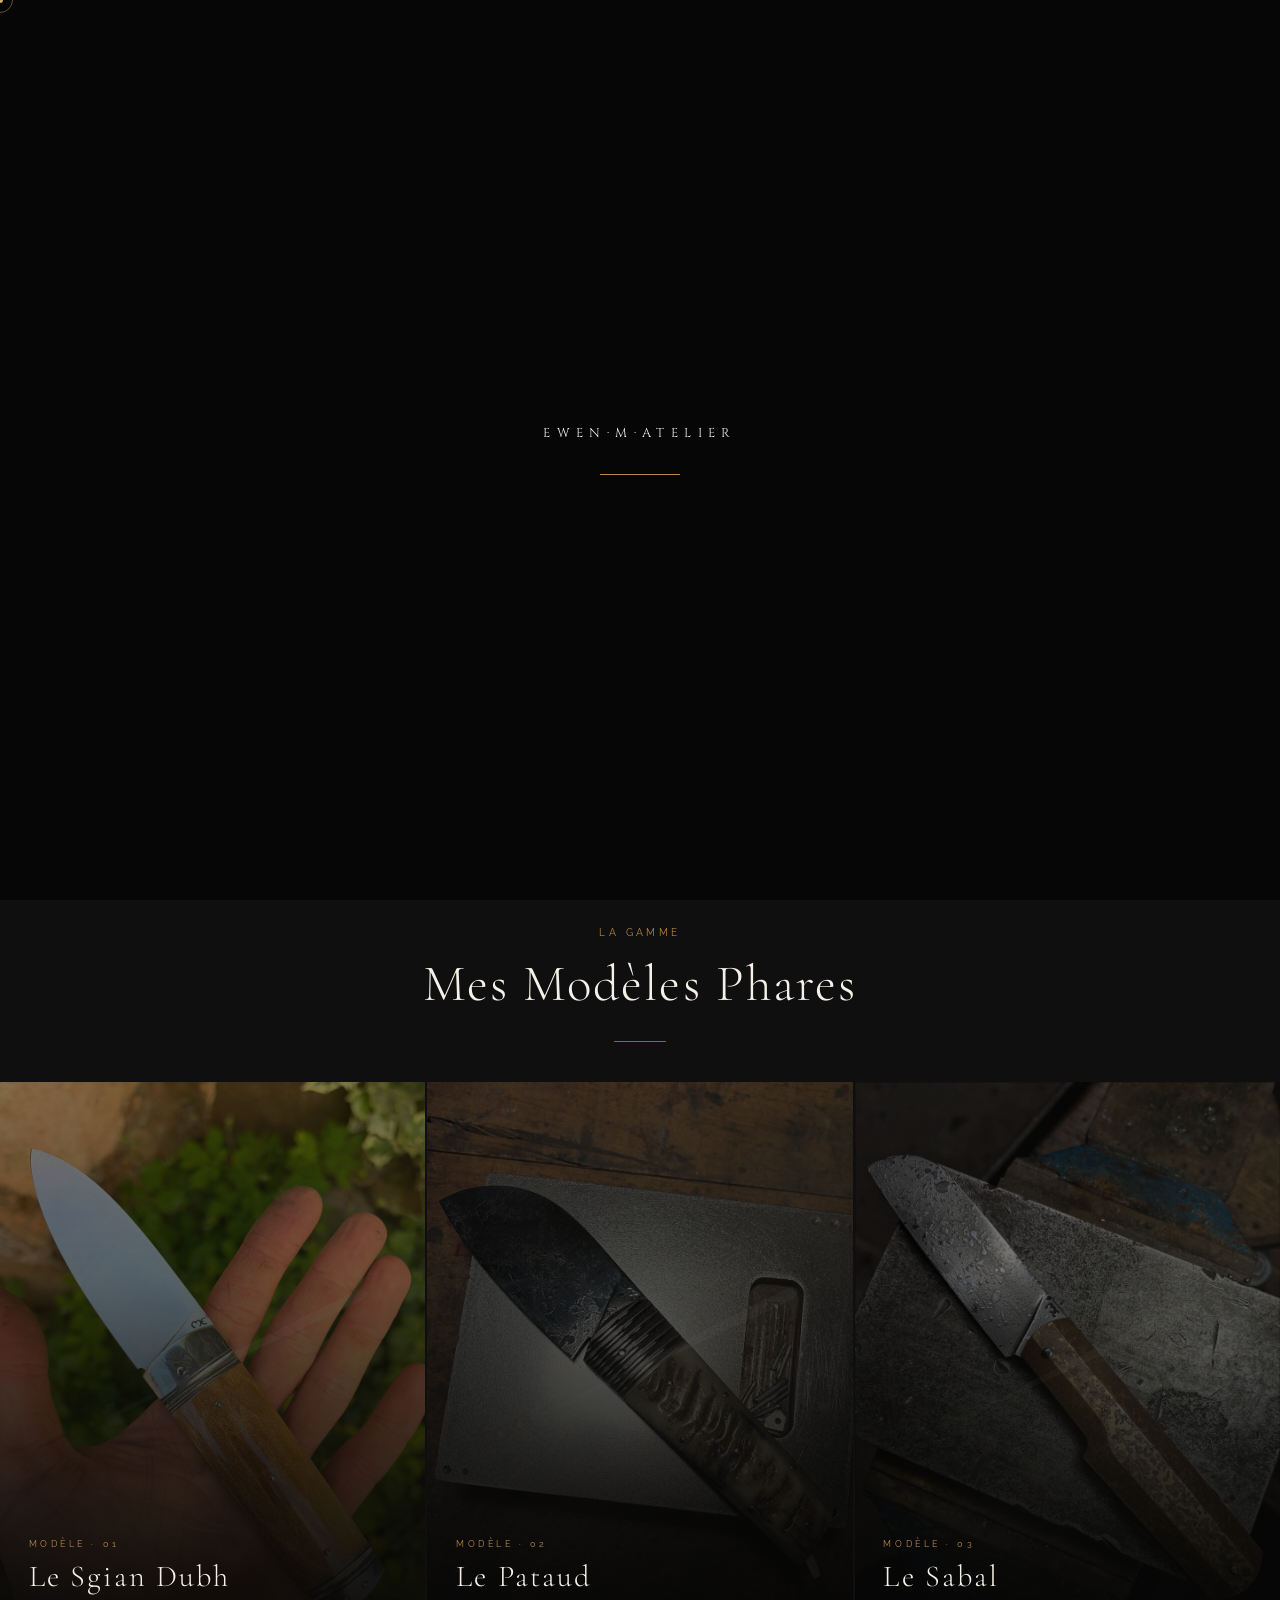
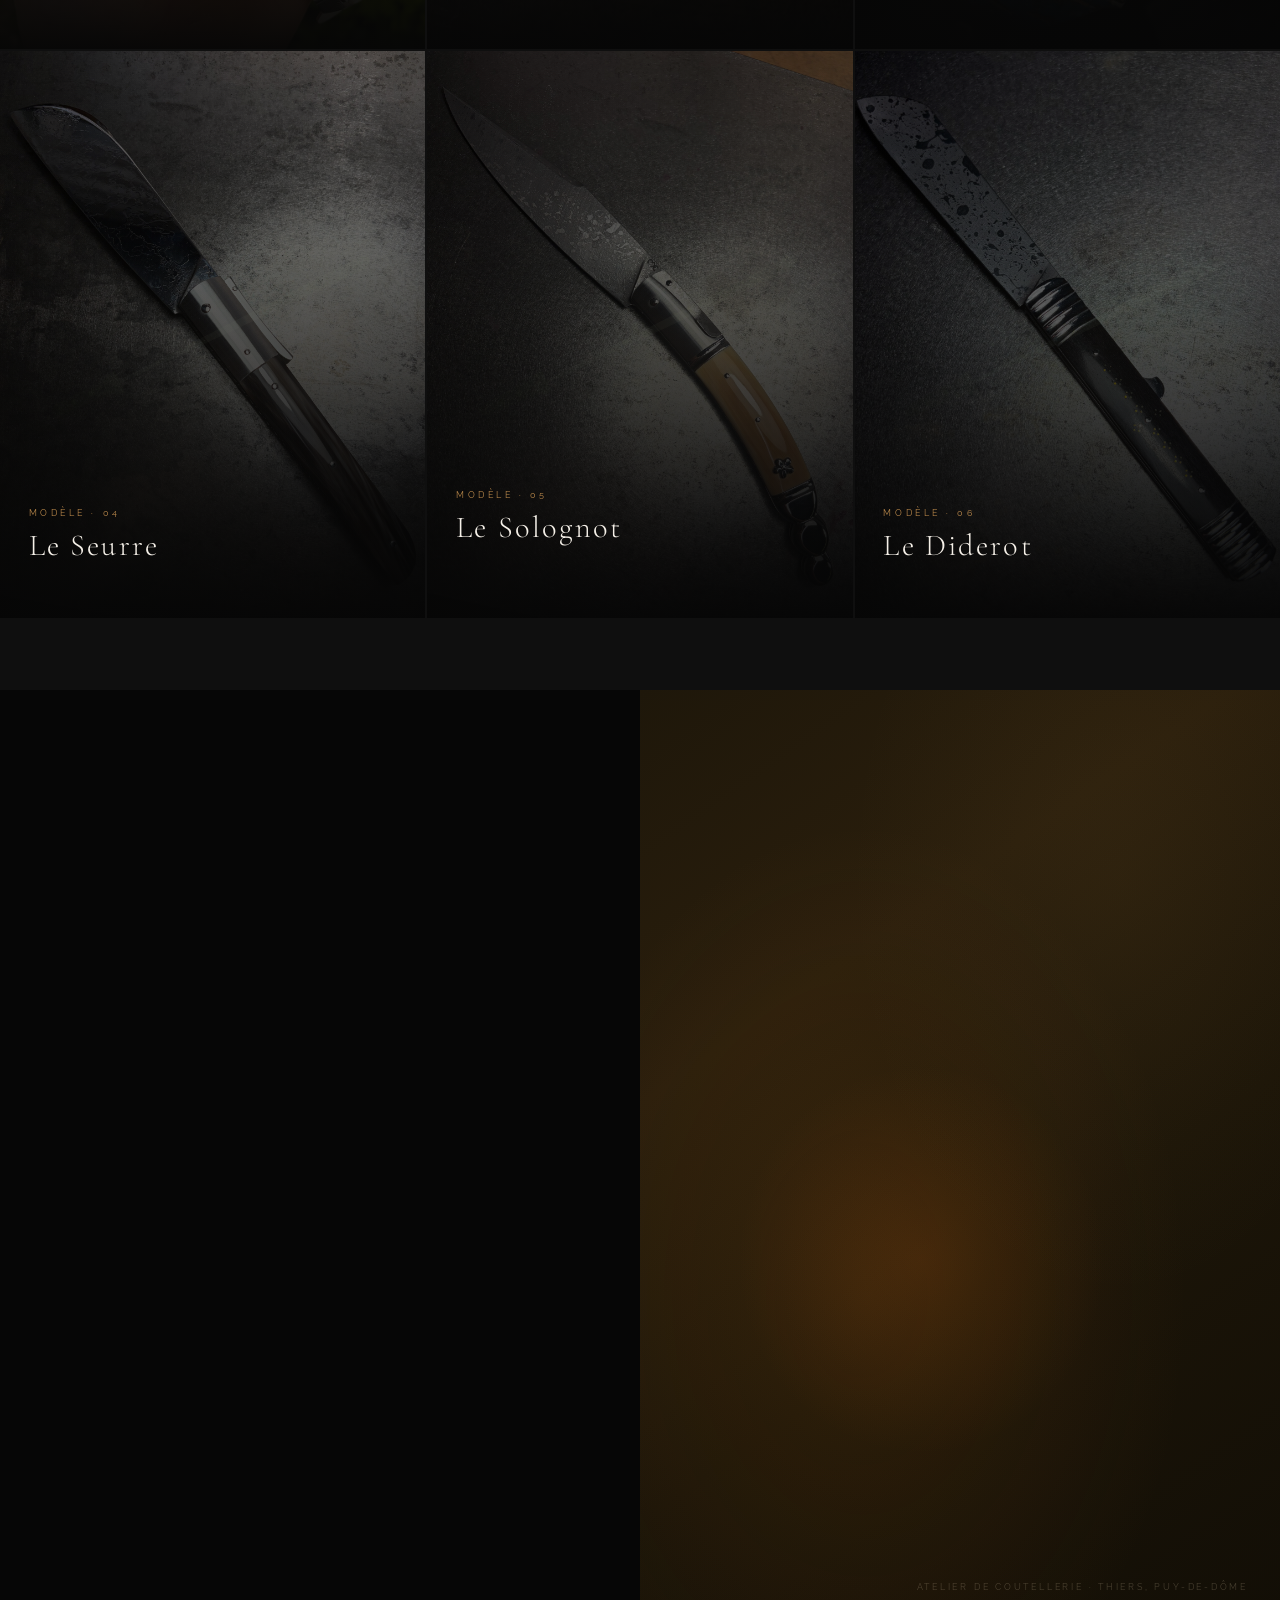
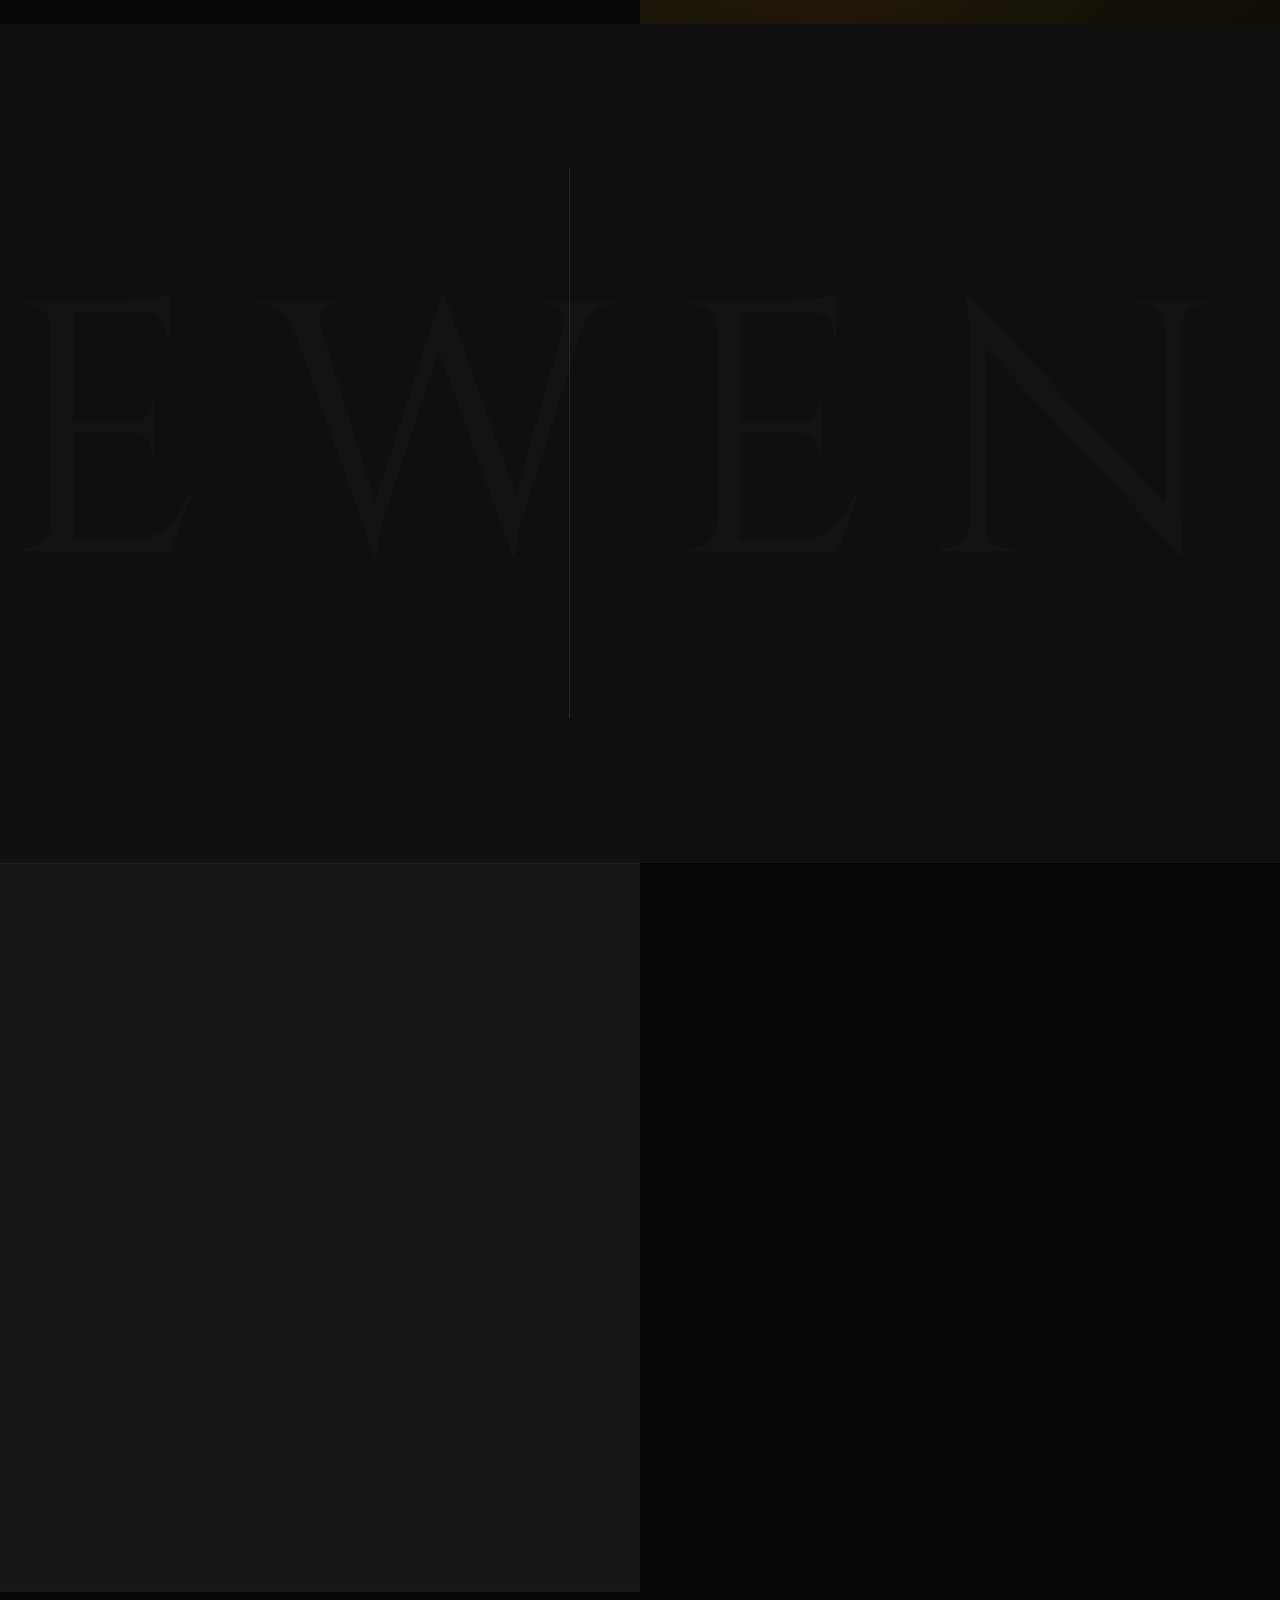
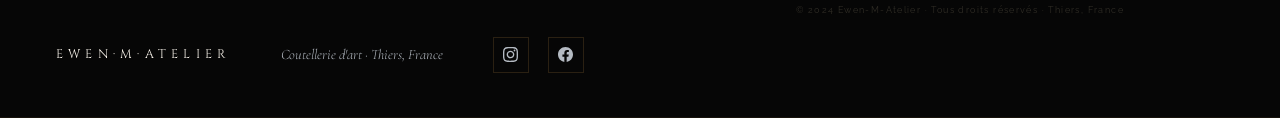
==== commit c91e8d3e: "Ca avance" ====
--- a/index.html
+++ b/index.html
@@ -129,7 +129,7 @@
 
   
   <!-- ================================================
-       LES 3 MODÈLES — Grille cliquable
+       LES MODÈLES — Grille cliquable
        Chaque carte pointe vers la page du modèle.
        id="modeles" = ancre du lien de navigation
   ================================================ -->
@@ -402,14 +402,14 @@
   <section class="contact" id="contact">
     <div class="c-block reveal">
       <div class="c-block-title">Atelier</div>
-      <p>Ewen-M-Atelier<br>Thiers, Puy-de-Dôme<br>Auvergne-Rhône-Alpes<br>France</p>
+      <p>Ewen-M-Atelier<br>3 impasse du 29 juillet<br>(1 min à pied du Musée de la Coutellerie)<br>Thiers, Puy-de-Dôme, France<br></p>
+      <em style="font-style:italic;font-size:.9rem">Sur rendez-vous uniquement</em>
     </div>
     <div class="c-block reveal r1">
       <div class="c-block-title">Contact</div>
       <p>
-        <a href="mailto:contact@ewen-m-atelier.fr">contact@ewen-m-atelier.fr</a><br>
-        <a href="tel:+33600000000">+33 (0)6 00 00 00 00</a><br><br>
-        <em style="font-style:italic;font-size:.9rem">Sur rendez-vous uniquement</em>
+        <a href="mailto:ewen.maillard@gmail.com">ewen.maillard@gmail.com</a><br>
+        <a href="tel:+33671126088">+33 (0)6 71 12 60 88</a><br><br>
       </p>
     </div>
     <div class="c-block reveal r2">
--- a/css/base.css
+++ b/css/base.css
@@ -270,9 +270,9 @@
     display: flex;
     gap: 2.5rem;
     list-style: none;
-}
-
-#nav .nav-links { /* 04-10*/
+}*/
+
+.nav-links { /* 04-10*/
     grid-area: links;
 
     display: flex;
--- a/css/index.css
+++ b/css/index.css
@@ -24,7 +24,8 @@
 ------------------------------------------------------- */
 
 .hero {
-    height: 100vh;               /* toute la hauteur de la fenêtre */
+    /*height: 100vh;               /* toute la hauteur de la fenêtre */
+    height: 95vh;               /* toute la hauteur de la fenêtre */
     position: relative;
     display: flex;
     flex-direction: column;
@@ -647,11 +648,19 @@
 ------------------------------------------------------- */
 
 .autres-teaser {
-    padding: 6rem 5rem;
+    adding: 6rem 5rem;
+    max-width: 800px;
+    margin: 0 auto;
+    padding: 3rem 2rem;
     background: var(--surface);
     text-align: center;
     border-top: 1px solid rgba(138,101,53,.12);
 }
+
+/*.autres-teaser > .reveal {
+    max-width: 800px;
+    margin: 0 auto;
+}*/
 
 .autres-teaser p {
     font-family: var(--fb);
@@ -663,6 +672,12 @@
     margin-left: auto;
     margin-right: auto;
 }
+.autres-teaser > .reveal {
+    max-width: 800px;
+    margin: 0 auto;
+}
+
+
 
 /* Le bouton est centré dans cette section */
 .autres-teaser .btn { margin: 2.5rem auto 0; }
@@ -671,9 +686,18 @@
 /* -------------------------------------------------------
    SECTION CONTACT — 3 blocs d'informations
 ------------------------------------------------------- */
-
 .contact {
-    max-width: 1200px;
+    max-width: 1700px;
+    margin: 0 auto;
+    padding: 9rem 5rem;
+    display: grid;
+    grid-template-columns: repeat(3, 1fr);
+    gap: 4.5rem;
+}
+
+/*.contact {
+    /*max-width: 1200px; 04-10
+    max-width: 1800px;
     margin: 0 auto;
     padding: 9rem 5rem;
     display: grid;
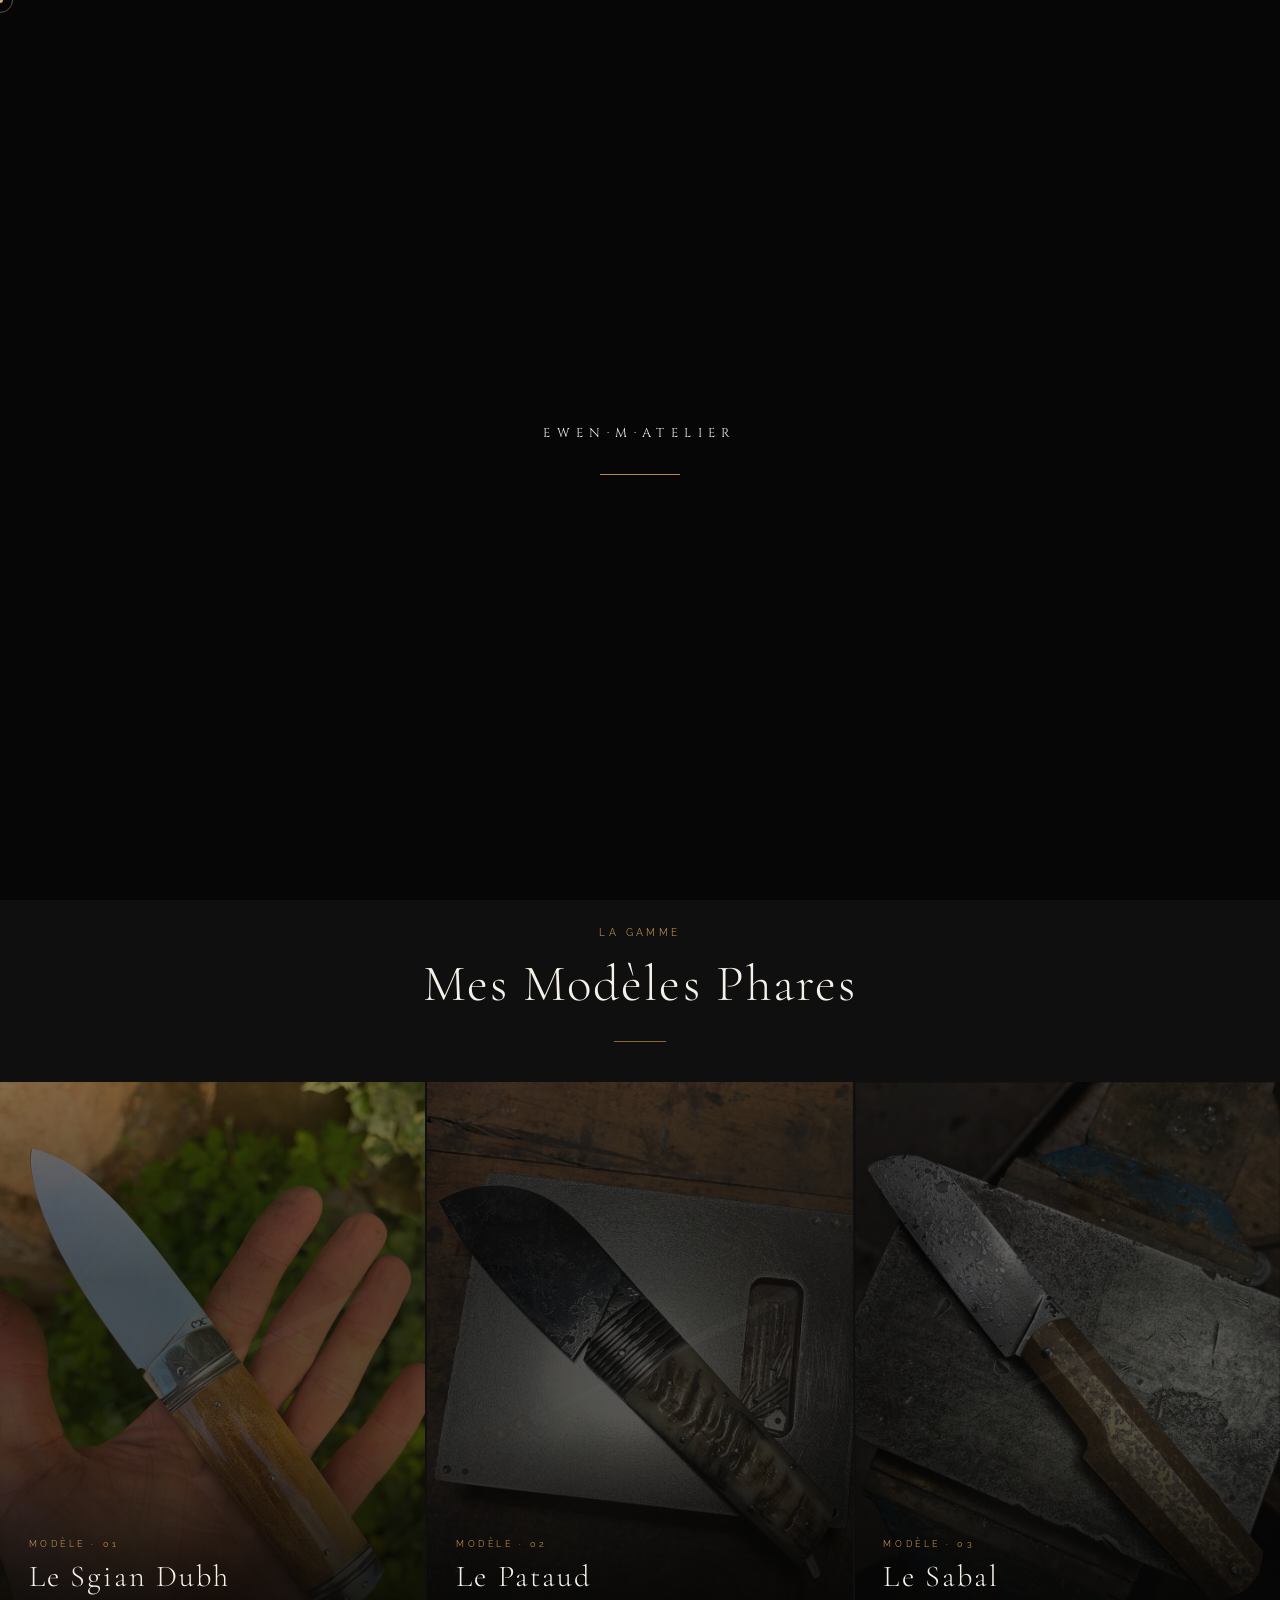
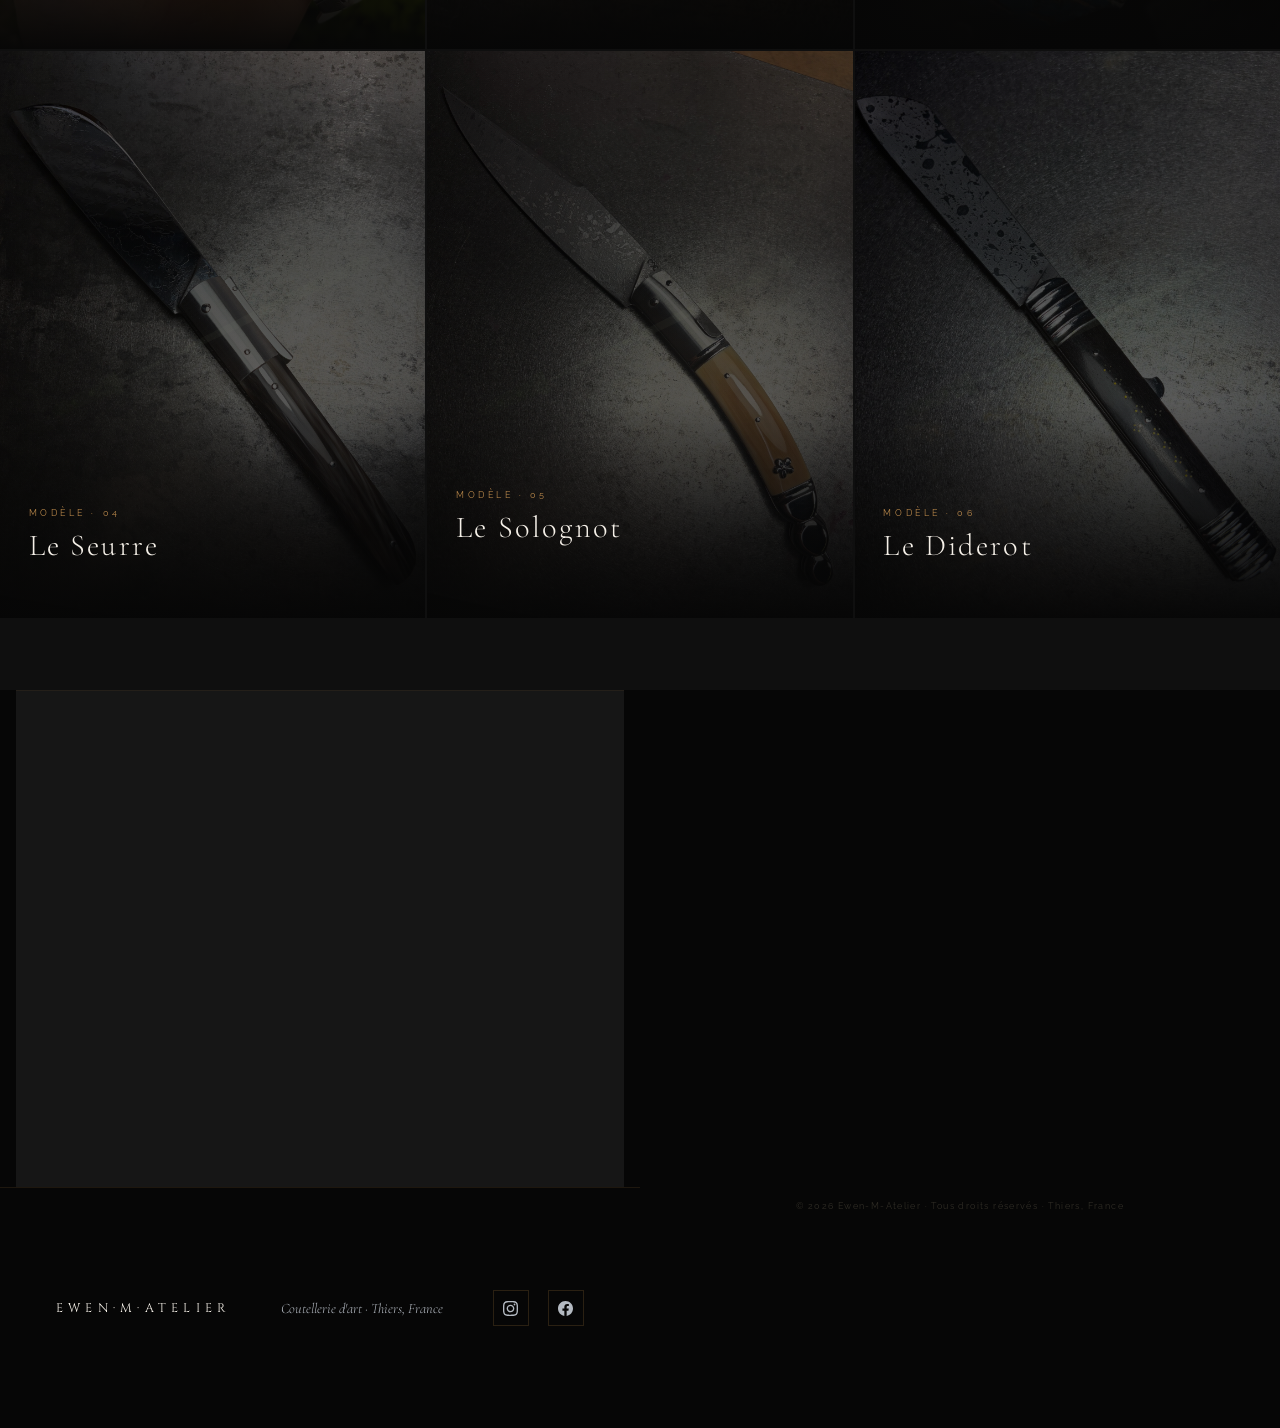
==== commit 9690b61c: "Simplification" ====
--- a/index.html
+++ b/index.html
@@ -293,7 +293,7 @@
   <section class="atelier">
 
     <!-- Colonne texte -->
-    <div class="atelier-txt reveal">
+    <!--div class="atelier-txt reveal">
       <span class="s-num">02 · L'Atelier</span>
       <h2 class="s-title">Thiers,<br><em>au cœur du métal</em></h2>
       <div class="deco-line"></div>
@@ -309,9 +309,9 @@
     <!-- Colonne image : fond atelier animé
          → Remplacer par une vraie photo :
          <img src="images/atelier.jpg" alt="Atelier de coutellerie à Thiers"> -->
-    <div class="atelier-img">
+    <!--div class="atelier-img">
       <div class="forge"></div><!-- lueur animée -->
-      <span class="atelier-img-lbl">Atelier de coutellerie · Thiers, Puy-de-Dôme</span>
+      <!--span class="atelier-img-lbl">Atelier de coutellerie · Thiers, Puy-de-Dôme</span>
     </div>
 
   </section>
@@ -320,20 +320,20 @@
        L'ARTISAN — Portrait et biographie
        id="artisan" = ancre du lien de navigation
   ================================================ -->
-  <section class="artisan" id="artisan">
+  <!--section class="artisan" id="artisan">
     <div class="artisan-inner">
 
       <!-- Portrait : remplacer le fond par une vraie photo
            <img src="images/ewen-portrait.jpg" alt="Ewen, maître coutelier"> -->
-      <div class="artisan-portrait reveal">
+      <!--div class="artisan-portrait reveal">
         <span class="portrait-lbl">Ewen · Maître Coutelier</span>
       </div>
 
       <!-- Séparateur vertical -->
-      <div class="artisan-div" aria-hidden="true"></div>
+      <!--div class="artisan-div" aria-hidden="true"></div>
 
       <!-- Texte biographie -->
-      <div class="artisan-txt reveal r2">
+      <!--div class="artisan-txt reveal r2">
         <span class="s-num">03 · L'Artisan</span>
         <blockquote class="artisan-quote">
           Fabriquer un couteau, c'est donner une âme au métal. Chaque pièce porte en elle l'empreinte de la main qui l'a créée.
@@ -349,7 +349,7 @@
   <!-- ================================================
        TEASER PERSONNALISATION
   ================================================ -->
-  <section class="perso">
+  <!--section class="perso">
     <div class="perso-inner">
 
       <!-- Image gauche -->
@@ -387,7 +387,7 @@
     <div class="reveal">
       <span class="s-num" style="text-align:center;display:block">05 · En Création</span>
       <h2 class="s-title">La collection<br><em>s'agrandit</em></h2>
-      <p>De nouveaux modèles naissent à l'atelier. Le Vendetta et d'autres créations en cours seront bientôt révélées.</p>
+      <p>De nouveaux modèles naissent à l'atelier, d'autres créations en cours seront bientôt révélées.</p>
       <a href="autres-modeles.html" class="btn">
         Les autres créations
         <svg viewBox="0 0 24 24"><path d="M5 12h14M12 5l7 7-7 7" stroke-linecap="round" stroke-linejoin="round"/></svg>
@@ -437,7 +437,7 @@
       </a>
     </div>
   </footer>
-  <div class="f-copy">© 2024 Ewen-M-Atelier · Tous droits réservés · Thiers, France</div>
+  <div class="f-copy">© 2026 Ewen-M-Atelier · Tous droits réservés · Thiers, France</div>
 
   <!-- Script commun (curseur, loader, nav, reveal) -->
   <script src="js/main.js"></script>
--- a/css/index.css
+++ b/css/index.css
@@ -297,8 +297,13 @@
 .mcard-ov {
     position: absolute;
     inset: 0;
-    background: linear-gradient(to top, rgba(6,6,6,.97) 0%, rgba(6,6,6,.45) 38%, rgba(6,6,6,.1) 65%, transparent 100%);
+/*    background: linear-gradient(to top, rgba(6,6,6,.97) 0%, rgba(6,6,6,.45) 38%, rgba(6,6,6,.1) 65%, transparent 100%); */
+    background: linear-gradient(to top, rgba(6,6,6,.97) 0%, rgba(6,6,6,.15) 38%, rgba(6,6,6,.3) 65%, transparent 100%);
     z-index: 1;
+}
+.mcard:hover .mcard-ov {
+    opacity: 0;
+    transition: opacity 0.4s ease;
 }
 
 /* SVG du couteau en filigrane dans la carte */
@@ -677,11 +682,8 @@
     margin: 0 auto;
 }
 
-
-
 /* Le bouton est centré dans cette section */
 .autres-teaser .btn { margin: 2.5rem auto 0; }
-
 
 /* -------------------------------------------------------
    SECTION CONTACT — 3 blocs d'informations
@@ -689,20 +691,10 @@
 .contact {
     max-width: 1700px;
     margin: 0 auto;
-    padding: 9rem 5rem;
+    padding: 4rem 3rem;          /* padding vertical réduit (était 9rem) */
     display: grid;
     grid-template-columns: repeat(3, 1fr);
-    gap: 4.5rem;
-}
-
-/*.contact {
-    /*max-width: 1200px; 04-10
-    max-width: 1800px;
-    margin: 0 auto;
-    padding: 9rem 5rem;
-    display: grid;
-    grid-template-columns: repeat(3, 1fr);
-    gap: 4.5rem;
+    gap: 2rem;                   /* gap réduit (était 4.5rem) : 2.5rem de plus par colonne */
 }
 
 /* Titre de chaque bloc (Atelier, Contact, Réseaux) */
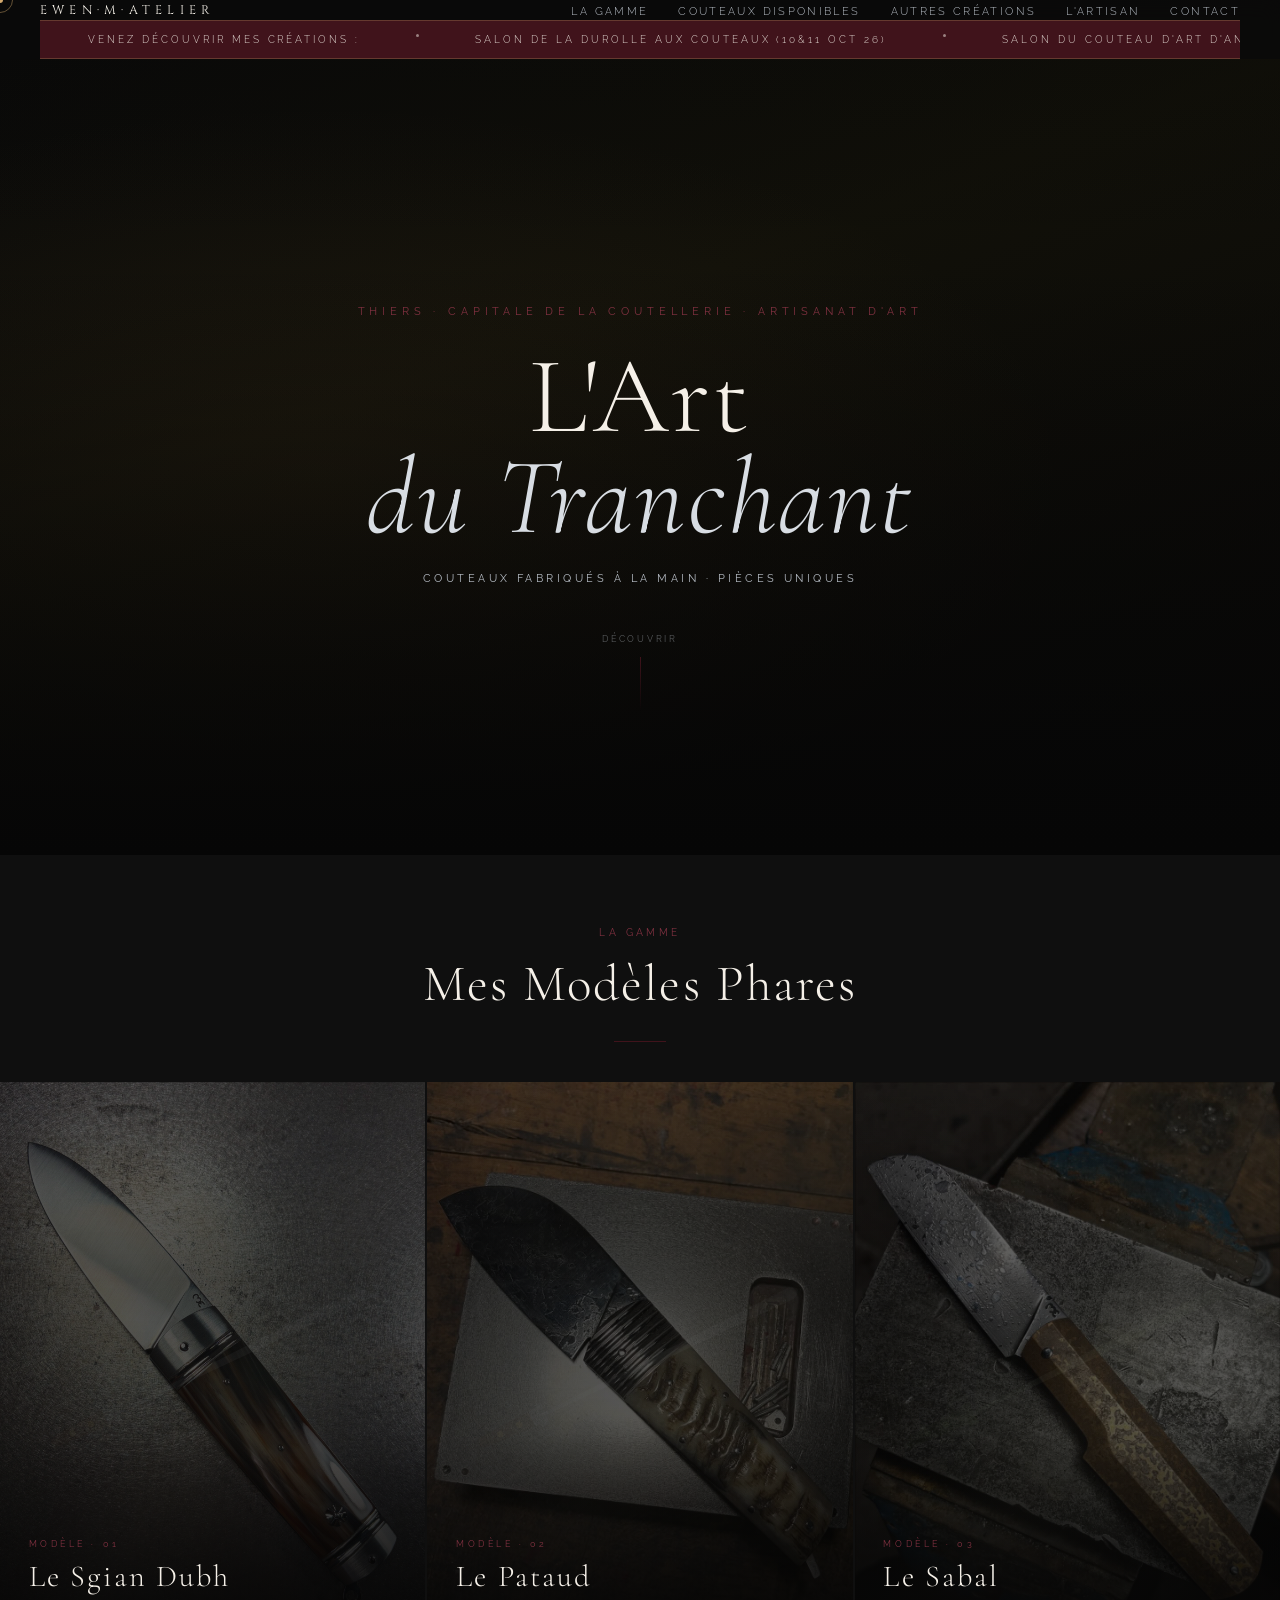
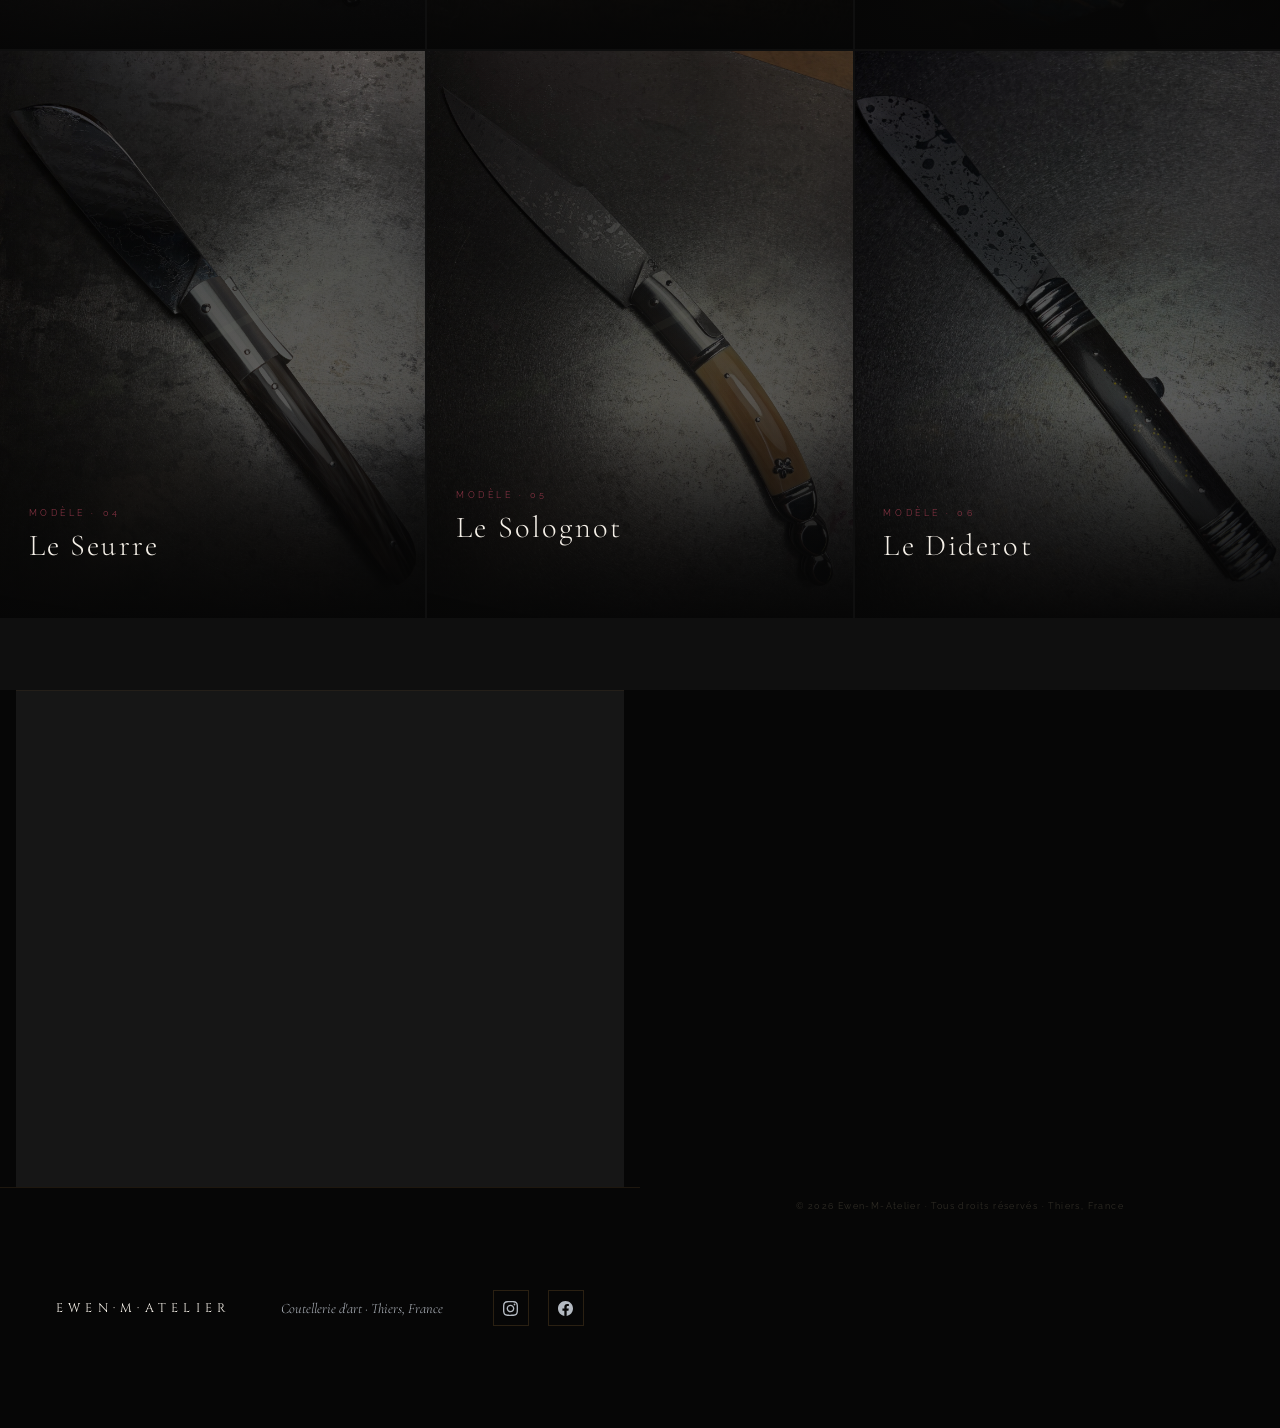
==== commit c8fb9cfb: "Mise à jour tous les modèles + passage en Bordeaux" ====
--- a/index.html
+++ b/index.html
@@ -96,7 +96,7 @@
     <div class="hero-bg"></div>
 
     <!-- Couteau SVG en filigrane (quasi-invisible, décoratif) -->
-    <svg class="hero-knife" viewBox="0 0 700 130" xmlns="http://www.w3.org/2000/svg" fill="none" aria-hidden="true">
+    <!--svg class="hero-knife" viewBox="0 0 700 130" xmlns="http://www.w3.org/2000/svg" fill="none" aria-hidden="true">
       <defs>
         <linearGradient id="hblade" x1="0%" y1="0%" x2="100%" y2="0%">
           <stop offset="0%"  stop-color="#8a8e96"/>
@@ -112,7 +112,8 @@
       <path d="M142 62 L660 46 Q685 57 660 68 L142 68Z" fill="url(#hblade)"/>
       <path d="M160 63 Q420 56 630 58" stroke="rgba(70,75,85,.9)" stroke-width="1.5"/>
     </svg>
-
+  -->
+    
     <!-- Texte centré du hero -->
     <div class="hero-content">
       <p class="hero-eyebrow">Thiers · Capitale de la Coutellerie · Artisanat d'Art</p>
--- a/css/base.css
+++ b/css/base.css
@@ -40,9 +40,10 @@
     --surface:       #161616;   /* gris très foncé : surfaces secondaires */
     --acier:         #b4bac2;   /* gris acier clair : textes secondaires */
     --acier-vif:     #d8dde3;   /* gris acier lumineux : textes en italique */
-    --bronze:        #8a6535;   /* bronze foncé : ligne décorative, bordures */
-    --bronze-clair:  #b8874a;   /* bronze clair : labels, accents */
-    --or:            #d4aa6e;   /* dorée : curseur, icônes actives */
+    /*--bronze:        #8a6535;   /* bronze foncé : ligne décorative, bordures */
+    /*--bronze-clair:  #b8874a;   /* bronze clair : labels, accents */
+     --bronze:        #40131b;   /* bordeaux foncé : ligne décorative, bordures */
+    --bronze-clair:  #803140;   /* bordeaux clair : labels, accents */--or:            #d4aa6e;   /* dorée : curseur, icônes actives */
     --bois:          #3a2518;   /* brun bois foncé : référence bois de manche */
     --bois-clair:    #6b4226;   /* brun bois clair */
     --creme:         #f5f0e8;   /* crème : textes principaux sur fond noir */
